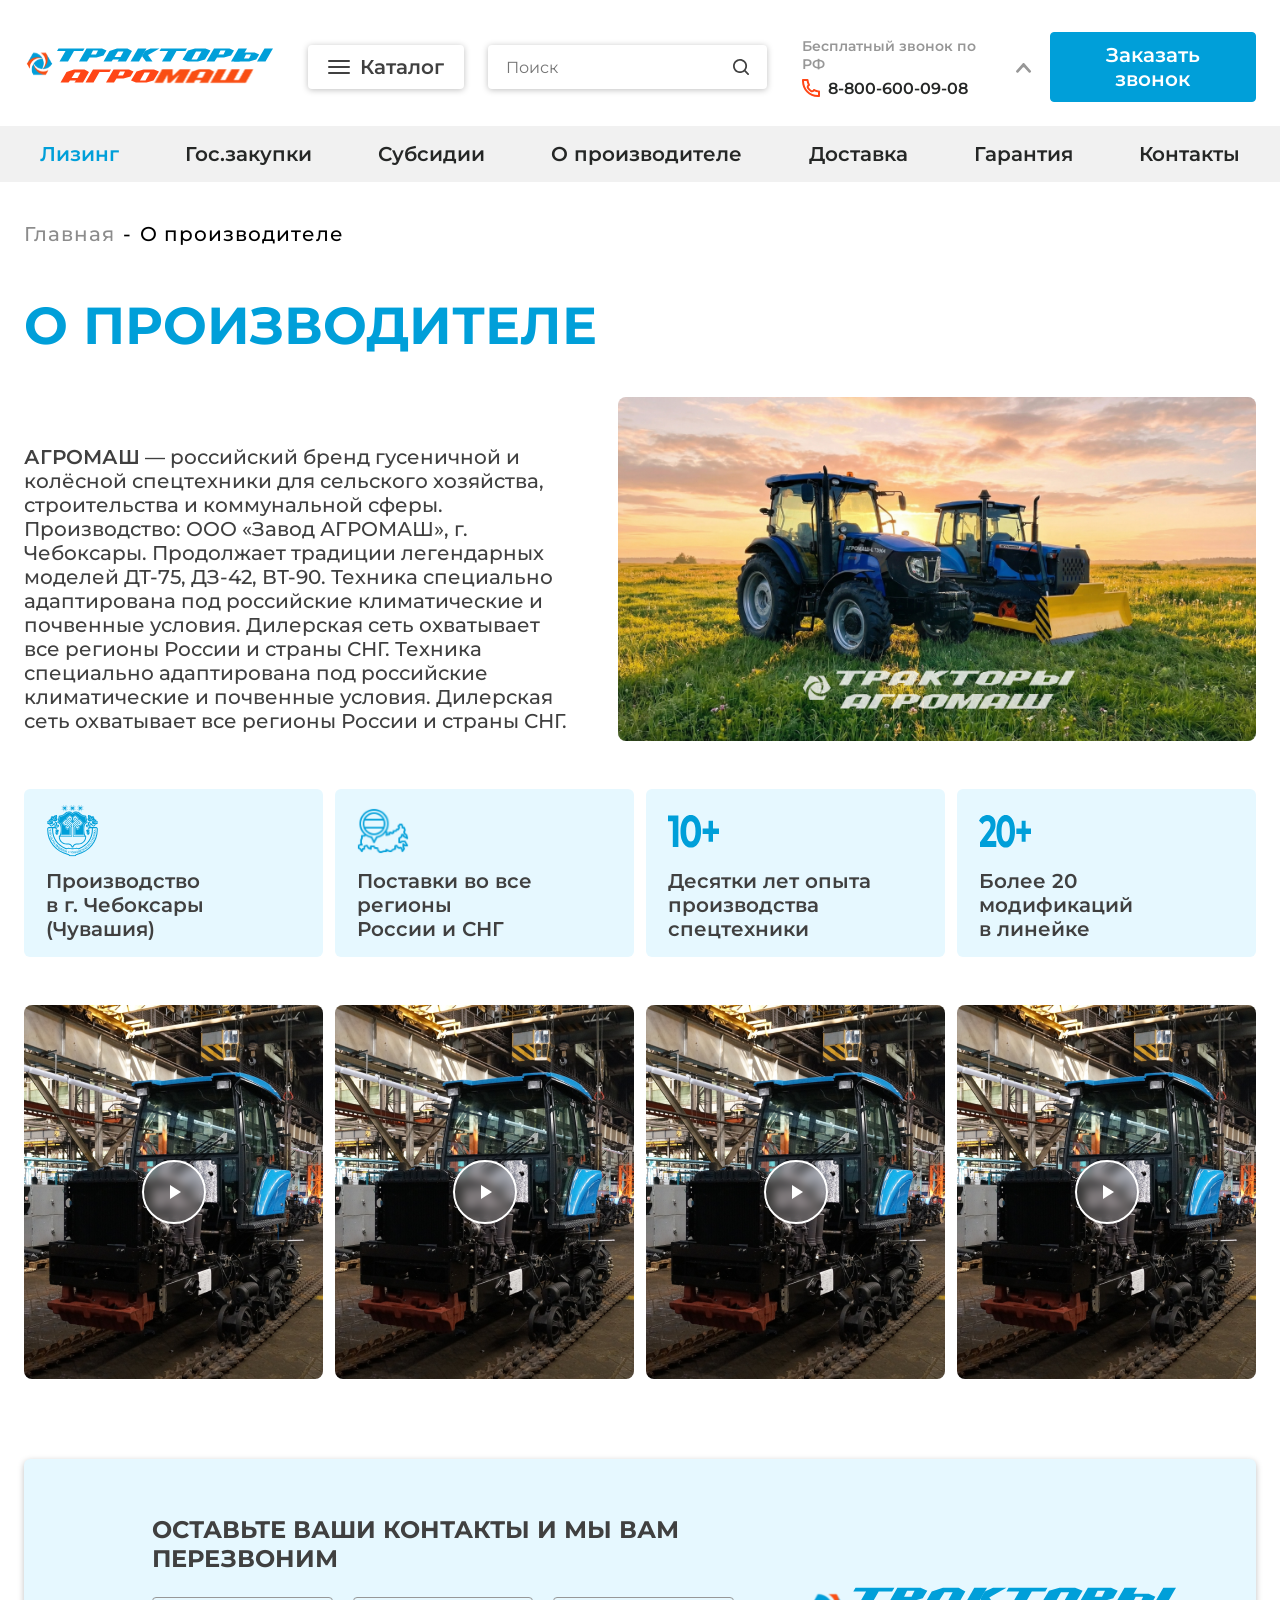
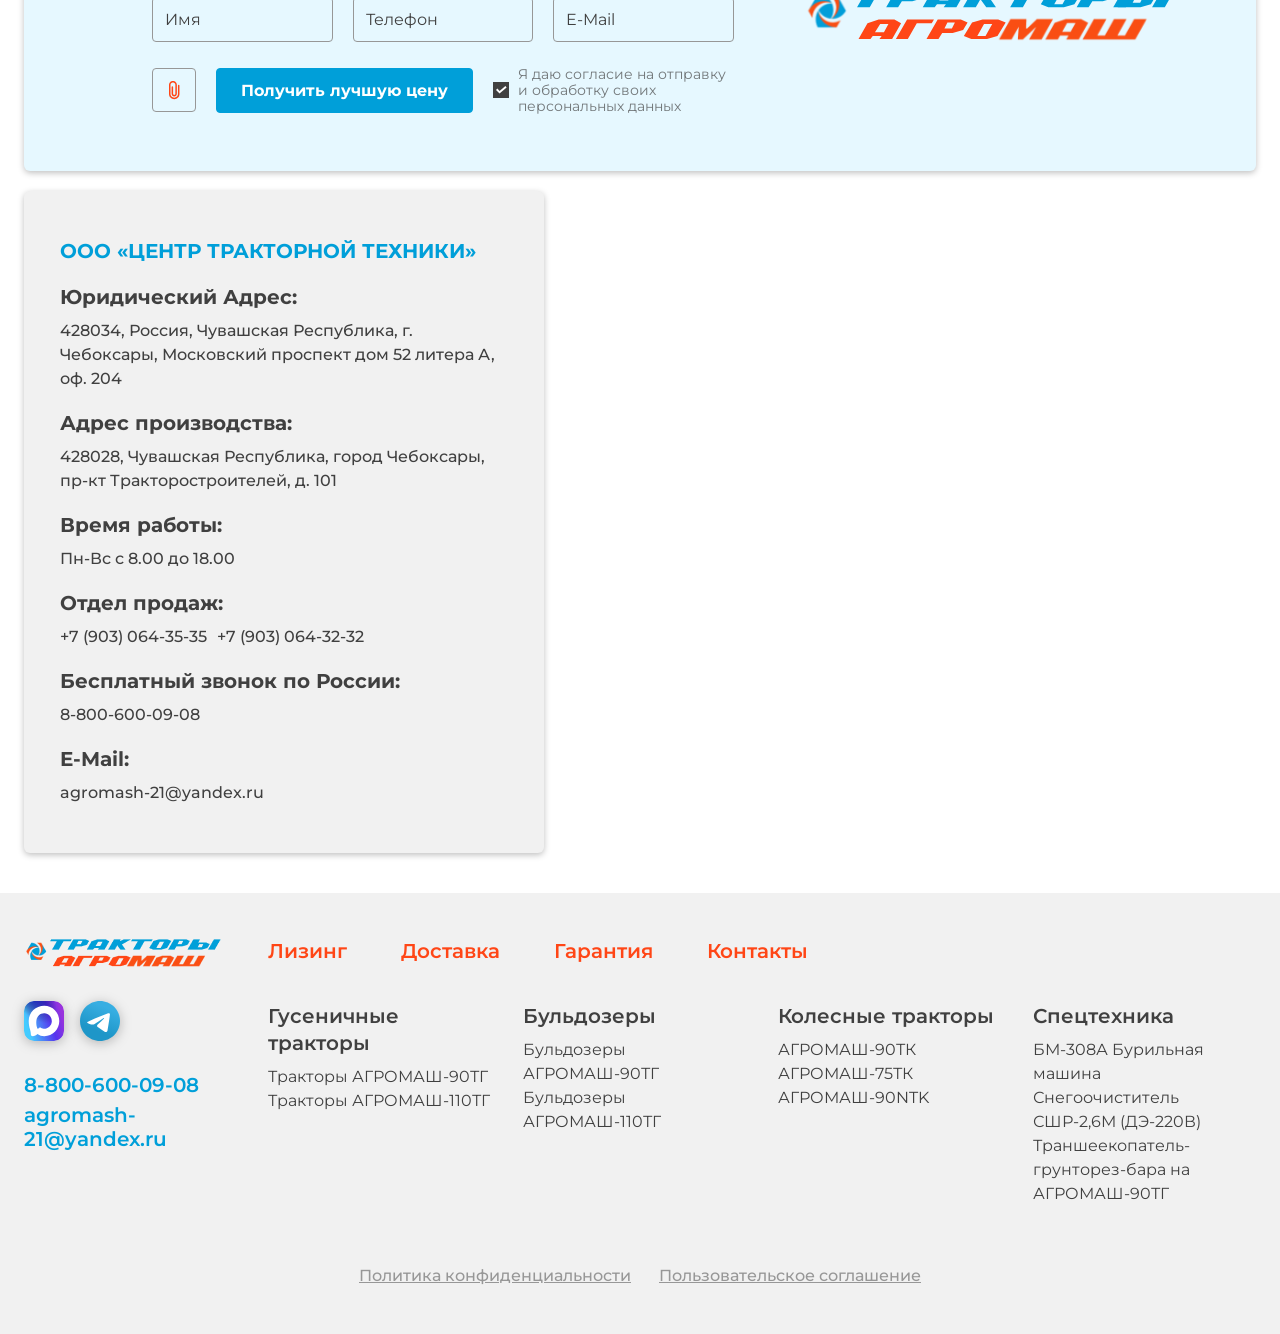
==== pages/about.html @ 73368ee5 "upd 0.3" ====
<!DOCTYPE html>
<html lang="ru">
<head>
    <meta charset="UTF-8">
    <meta name="viewport" content="width=device-width, initial-scale=1.0">
    <title>О производителе</title>
    <link rel="stylesheet" href="/assets/libs/swiper-bundle.min.css">
    <link rel="stylesheet" href="/css/main.css">
</head>
<body>
    <header class="header">
        <div class="header__wrapper">
            <div class="header__top">
                <div class="container">
                    <div class="header__top-wrapper">
                        <a href="/" class="header__logo">
                            <img src="/assets/img/icons/header-logo.svg" alt="Логотип">
                        </a>
                        <div class="header__top-middle">
                            <button class="header__catalog-trigger">
                                <div class="header__catalog-trigger-icon">
                                    <span></span>
                                    <span></span>
                                    <span></span>
                                </div>
                                <span class="header__catalog-trigger-text">Каталог</span>
                            </button>
                            <div class="header__search-wrapper">
                                <form action="" class="header-search header-search--desktop">
                                    <input type="text" name="q" placeholder="Поиск" class="header-search__input" autocomplete="off">
                                    <button class="header-search__btn"  type="submit">
                                        <svg width="16" height="16" viewBox="0 0 16 16" fill="none" xmlns="http://www.w3.org/2000/svg">
                                            <path d="M7.03137 12.3046C7.72386 12.3046 8.40956 12.1682 9.04934 11.9032C9.68911 11.6382 10.2704 11.2497 10.7601 10.7601C11.2497 10.2704 11.6382 9.68911 11.9032 9.04934C12.1682 8.40956 12.3046 7.72386 12.3046 7.03137C12.3046 6.33889 12.1682 5.65318 11.9032 5.01341C11.6382 4.37363 11.2497 3.79232 10.7601 3.30266C10.2704 2.813 9.68911 2.42458 9.04934 2.15957C8.40956 1.89457 7.72386 1.75817 7.03137 1.75817C5.63283 1.75817 4.29157 2.31374 3.30266 3.30266C2.31374 4.29157 1.75817 5.63283 1.75817 7.03137C1.75817 8.42991 2.31374 9.77117 3.30266 10.7601C4.29157 11.749 5.63283 12.3046 7.03137 12.3046ZM12.5858 11.3431L15.7321 14.4894C15.816 14.5706 15.8829 14.6676 15.9289 14.7748C15.9749 14.8821 15.999 14.9974 16 15.1141C16.0009 15.2308 15.9786 15.3465 15.9343 15.4545C15.8901 15.5625 15.8247 15.6606 15.7421 15.743C15.6596 15.8255 15.5614 15.8907 15.4534 15.9348C15.3453 15.9789 15.2296 16.0011 15.1129 16C14.9962 15.9989 14.8809 15.9746 14.7737 15.9284C14.6665 15.8823 14.5696 15.8153 14.4886 15.7313L11.3422 12.5849C9.9294 13.6816 8.15175 14.1987 6.37113 14.0308C4.59051 13.863 2.94078 13.0229 1.75778 11.6815C0.574778 10.3401 -0.0525668 8.59834 0.00345308 6.81071C0.059473 5.02308 0.794647 3.32398 2.05931 2.05931C3.32398 0.794647 5.02308 0.059473 6.81071 0.00345308C8.59834 -0.0525668 10.3401 0.574778 11.6815 1.75778C13.0229 2.94078 13.863 4.59051 14.0308 6.37113C14.1987 8.15175 13.6816 9.9294 12.5849 11.3422L12.5858 11.3431Z" />
                                        </svg>
                                    </button>
                                </form>
                            </div>
                        </div>
                        <div class="header__top-right">
                            <div class="header__contacts-wrapper">
                                <div class="header-contacts">
                                    <div class="header-contacts__top">
                                        <div class="header-contacts__item">
                                            <span class="header-contacts__item-label">Бесплатный звонок по РФ</span>
                                            <a href="" class="header-contacts__item-link phone">8-800-600-09-08</a>
                                        </div>
                                        <div class="header-contacts__top-trigger">
                                            <svg width="16" height="10" viewBox="0 0 16 10" fill="none" xmlns="http://www.w3.org/2000/svg">
                                                <path d="M14.5194 9.67608C14.1224 10.1181 13.4297 10.1185 13.0322 9.67689L8.39949 4.53025C8.00226 4.08895 7.31024 4.08895 6.91301 4.53025L2.2803 9.67689C1.88278 10.1185 1.19014 10.1181 0.793095 9.67608L0.256431 9.07858C-0.0849472 8.6985 -0.0849478 8.12222 0.25643 7.74214L6.91228 0.331781C7.30962 -0.110596 8.00288 -0.110596 8.40022 0.331782L15.0561 7.74215C15.3974 8.12222 15.3974 8.6985 15.0561 9.07858L14.5194 9.67608Z" fill="#979797" />
                                            </svg>
                                        </div>
                                    </div>
                                    <div class="header-contacts__dropdown">
                                        <div class="header-contacts__dropdown-wrapper">
                                            <div class="header-contacts__item">
                                                <span class="header-contacts__item-label">Отдел продаж</span>
                                                <a href="" class="header-contacts__item-link phone">+7 (903) 064-35-35</a>
                                                <a href="" class="header-contacts__item-link phone">+7 (903) 064-32-32</a>
                                            </div>
                                            <div class="header-contacts__item">
                                                <span class="header-contacts__item-label">E-Mail</span>
                                                <a href="" class="header-contacts__item-link email">agromash-21@yandex.ru</a>
                                            </div>
                                            <div class="header-contacts__item">
                                                <span class="header-contacts__item-label">Время работы</span>
                                                <span class="header-contacts__item-link time">Пн-Вс  с 8.00 до 18.00</span>
                                            </div>
                                            <ul class="header-social">
                                                <li class="header-social__item">
                                                    <a href="/">
                                                        <img src="/assets/img/icons/logo-max.svg" alt="MAX">
                                                    </a>
                                                </li>
                                                <li class="header-social__item">
                                                    <a href="/">
                                                        <img src="/assets/img/icons/logo-tg.svg" alt="TG">
                                                    </a>
                                                </li>
                                            </ul>
                                        </div>
                                    </div>
                                </div>
                            </div>
                            <button class="header__btn">Заказать звонок</button>
                            <button class="btn-menu">
                                <span></span>
                                <span></span>
                                <span></span>
                            </button>
                        </div>
                    </div>
                    
                    <!-- Menu -->
                    <div class="catalog-menu">
                        <div class="catalog-menu__wrapper">
                            <div class="catalog-menu__side">
                                <ul class="catalog-menu-section">
                                    <li class="catalog-menu-section__item">
                                        <a href="" class="catalog-menu-section__head">
                                            <span class="catalog-menu-section__head-name">Гусеничные тракторы</span>
                                        </a>
                                        <div class="catalog-menu__subsection">
                                            <div class="catalog-menu__subsection-wrapper">
                                                <div class="catalog-menu__subsection-list">
                                                    <div class="catalog-menu-subsection">
                                                        <a href="" class="catalog-menu-subsection__item">
                                                            <div class="catalog-menu-subsection__item-img">
                                                                <img src="/assets/img/other/subsection.png" alt="">
                                                            </div>
                                                            <span class="catalog-menu-subsection__item-name">Трансмиссия</span>
                                                        </a>
                                                        <a href="" class="catalog-menu-subsection__item">
                                                            <div class="catalog-menu-subsection__item-img">
                                                                <img src="/assets/img/other/subsection.png" alt="">
                                                            </div>
                                                            <span class="catalog-menu-subsection__item-name">Трансмиссия</span>
                                                        </a>
                                                    </div>
                                                </div>
                                            </div>
                                        </div>
                                    </li>
                                    <li class="catalog-menu-section__item">
                                        <a href="" class="catalog-menu-section__head">
                                            <span class="catalog-menu-section__head-name">Бульдозеры</span>
                                        </a>
                                        <div class="catalog-menu__subsection">
                                            <div class="catalog-menu__subsection-wrapper">
                                                <div class="catalog-menu__subsection-list">
                                                    
                                                </div>
                                            </div>
                                        </div>
                                    </li>
                                    <li class="catalog-menu-section__item">
                                        <a href="" class="catalog-menu-section__head">
                                            <span class="catalog-menu-section__head-name">Колёсные тракторы</span>
                                        </a>
                                        <div class="catalog-menu__subsection">
                                            <div class="catalog-menu__subsection-wrapper">
                                                <div class="catalog-menu__subsection-list">
                                                    
                                                </div>
                                            </div>
                                        </div>
                                    </li>
                                    <li class="catalog-menu-section__item">
                                        <a href="" class="catalog-menu-section__head">
                                            <span class="catalog-menu-section__head-name">Навесное оборудование</span>
                                        </a>
                                        <div class="catalog-menu__subsection">
                                            <div class="catalog-menu__subsection-wrapper">
                                                <div class="catalog-menu__subsection-list">
                                                    
                                                </div>
                                            </div>
                                        </div>
                                    </li>
                                    <li class="catalog-menu-section__item">
                                        <a href="" class="catalog-menu-section__head">
                                            <span class="catalog-menu-section__head-name">Запчасти</span>
                                        </a>
                                        <div class="catalog-menu__subsection">
                                            <div class="catalog-menu__subsection-wrapper">
                                                <div class="catalog-menu__subsection-list">
                                                    
                                                </div>
                                            </div>
                                        </div>
                                    </li>
                                    <li class="catalog-menu-section__item">
                                        <a href="" class="catalog-menu-section__head">
                                            <span class="catalog-menu-section__head-name">Спецтехника</span>
                                        </a>
                                        <div class="catalog-menu__subsection">
                                            <div class="catalog-menu__subsection-wrapper">
                                                <div class="catalog-menu__subsection-list">
                                                    
                                                </div>
                                            </div>
                                        </div>
                                    </li>
                                </ul>
                            </div>
                            <div class="catalog-menu__subsection catalog-menu__subsection--main">
                                <div class="catalog-menu__subsection-wrapper">
                                    <div class="catalog-menu__subsection-list">
                                        <div class="catalog-menu-subsection catalog-menu-subsection--main">
                                            <a href="" class="catalog-menu-subsection__item">
                                                <div class="catalog-menu-subsection__item-img">
                                                    <img src="/assets/img/other/menu-section-1.png" alt="">
                                                </div>
                                                <span class="catalog-menu-subsection__item-name">Трансмиссия1</span>
                                            </a>
                                            <a href="" class="catalog-menu-subsection__item">
                                                <div class="catalog-menu-subsection__item-img">
                                                    <img src="/assets/img/other/menu-section-2.png" alt="">
                                                </div>
                                                <span class="catalog-menu-subsection__item-name">Трансмиссия2</span>
                                            </a>
                                            <a href="" class="catalog-menu-subsection__item">
                                                <div class="catalog-menu-subsection__item-img">
                                                    <img src="/assets/img/other/menu-section-3.png" alt="">
                                                </div>
                                                <span class="catalog-menu-subsection__item-name">Трансмиссия2</span>
                                            </a>
                                        </div>
                                    </div>
                                </div>
                            </div>
                        </div>
                    </div>
                </div>
            </div>
            <div class="header__bottom">
                <div class="container">
                    <nav class="menu">
                        <ul class="menu-nav">
                            <li class="menu-nav__item">
                                <a href="" class="menu-nav__link menu-nav__link--active">Лизинг</a>
                            </li>
                            <li class="menu-nav__item">
                                <a href="" class="menu-nav__link">Гос.закупки</a>
                            </li>
                            <li class="menu-nav__item">
                                <a href="" class="menu-nav__link">Субсидии</a>
                            </li>
                            <li class="menu-nav__item">
                                <a href="" class="menu-nav__link">О производителе</a>
                            </li>
                            <li class="menu-nav__item">
                                <a href="" class="menu-nav__link">Доставка</a>
                            </li>
                            <li class="menu-nav__item">
                                <a href="" class="menu-nav__link">Гарантия</a>
                            </li>
                            <li class="menu-nav__item">
                                <a href="" class="menu-nav__link">Контакты</a>
                            </li>
                        </ul>
                    </nav>
                </div>
            </div>

        </div>
    </header>

    <main class="main">
        <!-- Хлебные крошки -->
        <section class="section-breadcrumb">
            <div class="container">
                <ul class="breadcrumb">
                    <li class="breadcrumb__item">
                        <a href="../index.html" class="breadcrumb__item-link">Главная</a>
                    </li>
                    <li class="breadcrumb__item">
                        <span class="breadcrumb__item-link breadcrumb__item-link--active">О производителе</span>
                    </li>
                </ul>
            </div>
        </section>

        <!-- Заголовок -->
        <section class="section-title">
            <div class="container">
                <h1>О производителе</h1>  
            </div>
        </section>

        <!-- о производителе -->
        <section class="section">
            <div class="container">
                <div class="about">
                    <div class="about__top">
                        <div class="about__top-left">
                            <div class="about__top-text">
                                <p>
                                    <span>АГРОМАШ</span> — российский бренд гусеничной и колёсной спецтехники для сельского хозяйства, строительства и коммунальной сферы.
                                    Производство: ООО «Завод АГРОМАШ», г. Чебоксары.
                                    Продолжает традиции легендарных моделей ДТ-75, ДЗ-42, ВТ-90.
                                    Техника специально адаптирована под российские климатические и почвенные условия.
                                    Дилерская сеть охватывает все регионы России и страны СНГ. Техника специально адаптирована под российские климатические и почвенные условия.
                                    Дилерская сеть охватывает все регионы России и страны СНГ.
                                </p>
                            </div>
                        </div>
                        <div class="about__top-right">
                            <img src="/assets/img/other/about-img.png" alt="Тракторы АГРОМАШ" class="about__top-image">
                        </div>
                    </div>

                    <div class="about__stats">
                        <div class="about-stat">
                            <img src="/assets/img/icons/about-stats-1.svg" alt="" class="about-stat__icon">
                            <p class="about-stat__text">Производство<br>в г. Чебоксары (Чувашия)</p>
                        </div>
                        <div class="about-stat">
                            <img src="/assets/img/icons/about-stats-2.svg" alt="" class="about-stat__icon">
                            <p class="about-stat__text">Поставки во все регионы<br>России и СНГ</p>
                        </div>
                        <div class="about-stat">
                            <img src="/assets/img/icons/about-stats-3.svg" alt="" class="about-stat__icon">
                            <p class="about-stat__text">Десятки лет опыта<br>производства спецтехники</p>
                        </div>
                        <div class="about-stat">
                            <img src="/assets/img/icons/about-stats-4.svg" alt="" class="about-stat__icon">
                            <p class="about-stat__text">Более 20 модификаций<br>в линейке</p>
                        </div>
                    </div>

                    <div class="about__media">
                        <div class="about-video">
                            <img src="/assets/img/other/about-video.png" alt="" class="about-video__thumb">
                            <button class="about-video__play">
                                <svg viewBox="0 0 24 24" xmlns="http://www.w3.org/2000/svg"><path d="M8 5v14l11-7z"/></svg>
                            </button>
                        </div>
                        <div class="about-video">
                            <img src="/assets/img/other/about-video.png" alt="" class="about-video__thumb">
                            <button class="about-video__play">
                                <svg viewBox="0 0 24 24" xmlns="http://www.w3.org/2000/svg"><path d="M8 5v14l11-7z"/></svg>
                            </button>
                        </div>
                        <div class="about-video">
                            <img src="/assets/img/other/about-video.png" alt="" class="about-video__thumb">
                            <button class="about-video__play">
                                <svg viewBox="0 0 24 24" xmlns="http://www.w3.org/2000/svg"><path d="M8 5v14l11-7z"/></svg>
                            </button>
                        </div>
                        <div class="about-video">
                            <img src="/assets/img/other/about-video.png" alt="" class="about-video__thumb">
                            <button class="about-video__play">
                                <svg viewBox="0 0 24 24" xmlns="http://www.w3.org/2000/svg"><path d="M8 5v14l11-7z"/></svg>
                            </button>
                        </div>
                    </div>
                </div>
            </div>
        </section>

        <!-- Контакты -->
        <section class="section">
            <div class="container">
                <div class="contacts-form">
                    <div class="contacts-form__wrapper">
                        <div class="contacts-form__content">
                            <h2 class="contacts-form__title">Оставьте ваши контакты и мы вам перезвоним</h2>
                            <div class="contacts-form__form">
                                <form class="main-form">
                                    <div class="main-form__top">
                                        <div class="main-form__item">
                                            <input type="text" class="input main-form__input" placeholder="Имя">
                                        </div>
                                        <div class="main-form__item">
                                            <input type="phone" class="input main-form__input" placeholder="Телефон">
                                        </div>
                                        <div class="main-form__item">
                                            <input type="email" class="input main-form__input" placeholder="E-Mail">
                                        </div>
                                    </div>
                                    <div class="main-form__bottom">
                                        <div class="main-form__attach-field">
                                            <div class="main-form__attach">
                                                <input type="file" class="main-form__file-input" id="main-form-files" name="attachments" multiple>
                                                <input type="file" class="main-form__file-input" id="main-form-photos" name="photos" multiple accept="image/*">
                                                <button type="button" class="main-form__attach-trigger" aria-expanded="false" aria-haspopup="true" aria-controls="main-form-attach-menu" title="Прикрепить файлы">
                                                    <svg width="11" height="19" viewBox="0 0 11 19" fill="none" xmlns="http://www.w3.org/2000/svg" aria-hidden="true">
                                                        <path fill-rule="evenodd" clip-rule="evenodd" d="M2.41816 0.304094C2.89865 0.103362 3.41419 0 3.93492 0C4.45565 0 4.9712 0.103362 5.45168 0.304094C5.93216 0.504826 6.36802 0.798935 6.73399 1.16937C7.09996 1.53981 7.38876 1.97921 7.58365 2.46209C7.77797 2.94357 7.87507 3.45874 7.86937 3.9779L7.86328 12.8178L7.86319 12.8235C7.85229 13.5134 7.57057 14.1713 7.07883 14.6554C6.58709 15.1394 5.92476 15.4107 5.23477 15.4107C4.54477 15.4107 3.88244 15.1394 3.3907 14.6554C2.89896 14.1713 2.61724 13.5134 2.60634 12.8235L2.60625 12.8175V6.06864C2.60625 5.65442 2.94204 5.31864 3.35625 5.31864C3.77046 5.31864 4.10625 5.65442 4.10625 6.06864V12.8049C4.11225 13.0993 4.23303 13.3797 4.44295 13.5864C4.65409 13.7942 4.93849 13.9107 5.23477 13.9107C5.53104 13.9107 5.81544 13.7942 6.02658 13.5864C6.23655 13.3797 6.35734 13.0992 6.36329 12.8047L6.36938 3.96852L6.36943 3.96423C6.37334 3.64204 6.31326 3.32227 6.19266 3.02348C6.07207 2.72468 5.89337 2.45279 5.66692 2.22358C5.44046 1.99436 5.17077 1.81237 4.87345 1.68817C4.57614 1.56396 4.25714 1.5 3.93492 1.5C3.61271 1.5 3.2937 1.56396 2.99639 1.68817C2.69908 1.81237 2.42938 1.99436 2.20293 2.22358C1.97647 2.4528 1.79777 2.72468 1.67718 3.02348C1.55659 3.32227 1.4965 3.64204 1.50041 3.96423L1.50047 3.96877V12.8766L1.50039 12.882C1.49324 13.3759 1.58435 13.8663 1.76843 14.3247C1.9525 14.7831 2.22586 15.2004 2.57262 15.5522C2.91938 15.904 3.33262 16.1834 3.78831 16.3741C4.244 16.5648 4.73305 16.663 5.22703 16.663C5.72101 16.663 6.21006 16.5648 6.66575 16.3741C7.12144 16.1834 7.53468 15.904 7.88144 15.5522C8.2282 15.2004 8.50156 14.7831 8.68563 14.3247C8.86971 13.8663 8.96082 13.3759 8.95367 12.882L8.95359 12.8766V4.55645C8.95359 4.14224 9.28938 3.80645 9.70359 3.80645C10.1178 3.80645 10.4536 4.14224 10.4536 4.55645V12.8659C10.4628 13.5567 10.3351 14.2425 10.0776 14.8837C9.81945 15.5266 9.43606 16.1117 8.94975 16.6052C8.46343 17.0986 7.88387 17.4904 7.24479 17.7578C6.6057 18.0252 5.91982 18.163 5.22703 18.163C4.53424 18.163 3.84837 18.0252 3.20928 17.7578C2.57019 17.4904 1.99063 17.0986 1.50432 16.6052C1.018 16.1117 0.634615 15.5266 0.376459 14.8837C0.119002 14.2425 -0.00878377 13.5567 0.000468823 12.8659V3.97764C-0.00519739 3.45857 0.0919032 2.94349 0.286194 2.46209C0.481082 1.9792 0.769882 1.53981 1.13585 1.16937C1.50182 0.798935 1.93768 0.504826 2.41816 0.304094Z" fill="#FF4616" />
                                                    </svg>
                                                </button>
                                                <div class="main-form__attach-menu" id="main-form-attach-menu" role="menu" hidden>
                                                    <button type="button" class="main-form__attach-menu-item" role="menuitem" data-target="main-form-files">
                                                        <svg width="20" height="20" viewBox="0 0 20 20" fill="none" xmlns="http://www.w3.org/2000/svg">
                                                            <path fill-rule="evenodd" clip-rule="evenodd" d="M2.8125 3.75C2.56386 3.75 2.3254 3.84877 2.14959 4.02459C1.97377 4.2004 1.875 4.43886 1.875 4.6875V15.3125C1.875 15.5611 1.97377 15.7996 2.14959 15.9754C2.3254 16.1512 2.56386 16.25 2.8125 16.25H17.1875C17.4361 16.25 17.6746 16.1512 17.8504 15.9754C18.0262 15.7996 18.125 15.5611 18.125 15.3125V5.9375C18.125 5.68886 18.0262 5.4504 17.8504 5.27459C17.6746 5.09877 17.4361 5 17.1875 5H8.59805C8.16615 4.99999 7.74391 4.87213 7.38456 4.63253C7.38455 4.63252 7.38453 4.63251 7.38452 4.6325L6.29702 3.9075C6.14301 3.80481 5.96205 3.75001 5.77695 3.75C5.77695 3.75 5.77696 3.75 5.77695 3.75H2.8125ZM1.2657 3.1407C1.67594 2.73047 2.23234 2.5 2.8125 2.5H5.77695C6.20885 2.50001 6.63109 2.62787 6.99044 2.86747C6.99045 2.86748 6.99047 2.86749 6.99048 2.8675L8.07798 3.5925C8.23199 3.69519 8.41295 3.74999 8.59805 3.75C8.59804 3.75 8.59805 3.75 8.59805 3.75H17.1875C17.7677 3.75 18.3241 3.98047 18.7343 4.3907C19.1445 4.80094 19.375 5.35734 19.375 5.9375V15.3125C19.375 15.8927 19.1445 16.4491 18.7343 16.8593C18.3241 17.2695 17.7677 17.5 17.1875 17.5H2.8125C2.23234 17.5 1.67594 17.2695 1.2657 16.8593C0.855468 16.4491 0.625 15.8927 0.625 15.3125V4.6875C0.625 4.10734 0.855468 3.55094 1.2657 3.1407Z" fill="#404040" />
                                                            <path fill-rule="evenodd" clip-rule="evenodd" d="M0.625 7.5C0.625 7.15482 0.904822 6.875 1.25 6.875H18.75C19.0952 6.875 19.375 7.15482 19.375 7.5C19.375 7.84518 19.0952 8.125 18.75 8.125H1.25C0.904822 8.125 0.625 7.84518 0.625 7.5Z" fill="#404040" />
                                                        </svg>
                                                        <span>Выбрать файлы</span>
                                                    </button>
                                                    <button type="button" class="main-form__attach-menu-item" role="menuitem" data-target="main-form-photos">
                                                        <svg width="20" height="20" viewBox="0 0 20 20" fill="none" xmlns="http://www.w3.org/2000/svg">
                                                            <path d="M3.3335 13.333L7.15498 9.51152C7.80586 8.86065 8.86113 8.86064 9.51201 9.51152L13.3335 13.333M11.6668 11.6663L12.9883 10.3449C13.6392 9.69398 14.6945 9.69398 15.3453 10.3449L16.6668 11.6663M11.6668 6.66634H11.6752M5.00016 16.6663H15.0002C15.9206 16.6663 16.6668 15.9201 16.6668 14.9997V4.99967C16.6668 4.0792 15.9206 3.33301 15.0002 3.33301H5.00016C4.07969 3.33301 3.3335 4.0792 3.3335 4.99967V14.9997C3.3335 15.9201 4.07969 16.6663 5.00016 16.6663Z" stroke="#404040" stroke-width="1.5" stroke-linecap="round" stroke-linejoin="round" />
                                                        </svg>
                                                        <span>Медиатека</span>
                                                    </button>
                                                </div>
                                            </div>
                                        </div>
                                        <button class="main-form__btn">Получить лучшую цену</button>
                                        <div class="main-form__checkbox">
                                            <label class="checkbox">
                                                <input type="checkbox" checked>
                                                <span>Я даю согласие на отправку и обработку своих персональных данных</span>
                                            </label>
                                        </div>
                                    </div>
                                </form>
                            </div>
                        </div>
                        <img src="/assets/img/icons/form-logo.svg" alt="Логотип" class="main-form__img">
                    </div>
                </div>
                <div class="contacts">
                    <div class="contacts__wrapper">
                        <div class="contacts__info">
                            <h2 class="contacts__info-title">ООО «ЦЕНТР ТРАКТОРНОЙ ТЕХНИКИ»</h2>
                            <ul class="contacts__info-list">
                                <li class="contacts__info-list-item">
                                    <span class="contacts__info-list-item-title">Юридический Адрес:</span>
                                    <p class="contacts__info-list-item-value">428034, Россия, Чувашская
                                        Республика, г. Чебоксары, Московский проспект
                                        дом 52 литера А, оф. 204</p>
                                </li>
                                <li class="contacts__info-list-item">
                                    <span class="contacts__info-list-item-title">Адрес производства:</span>
                                    <p class="contacts__info-list-item-value">428028, Чувашская Республика,
                                        город Чебоксары, пр-кт Тракторостроителей, д. 101</p>
                                </li>
                                <li class="contacts__info-list-item">
                                    <span class="contacts__info-list-item-title">Время работы:</span>
                                    <p class="contacts__info-list-item-value">Пн-Вс  с 8.00 до 18.00</p>
                                </li>
                                <li class="contacts__info-list-item">
                                    <span class="contacts__info-list-item-title">Отдел продаж:</span>
                                    <ul class="contacts__info-list-item-list">
                                        <li>
                                            <a href="tel:8-800-600-09-08" class="contacts__info-list-item-value">+7 (903) 064-35-35</a>
                                        </li>
                                        <li>
                                            <a href="tel:8-800-600-09-08" class="contacts__info-list-item-value">+7 (903) 064-32-32</a>
                                        </li>
                                    </ul>
                                </li>
                                <li class="contacts__info-list-item">
                                    <span class="contacts__info-list-item-title">Бесплатный звонок по России:</span>
                                    <a href="tel:8-800-600-09-08" class="contacts__info-list-item-value">8-800-600-09-08</a>
                                </li>
                                <li class="contacts__info-list-item">
                                    <span class="contacts__info-list-item-title">E-Mail:</span>
                                    <a href="mailto:agromash-21@yandex.ru" class="contacts__info-list-item-value">agromash-21@yandex.ru</a>
                                </li>
                            </ul>
                        </div>
                        <div class="contacts__map">
                            <iframe src="https://yandex.ru/map-widget/v1/?um=constructor%3Af4bc3d5ed1b7fd2ab337f779e65f8209770d96c3f3da37669c4b659a8b2656c7&amp;source=constructor" frameborder="0"></iframe>
                        </div>
                    </div>
                </div>
            </div>
        </section>
    </main>

    <footer class="footer">
        <div class="container">
            <div class="footer__wrapper">
                <div class="footer__left">
                    <a href="">
                        <img src="/assets/img/icons/footer-logo.png" alt="Логотип">
                    </a>
                    <ul class="footer-social">
                        <li class="footer-social__item">
                            <a href="/">
                                <img src="/assets/img/icons/logo-max.svg" alt="MAX">
                            </a>
                        </li>
                        <li class="footer-social__item">
                            <a href="/">
                                <img src="/assets/img/icons/logo-tg.svg" alt="TG">
                            </a>
                        </li>
                    </ul>
                    <ul class="footer-contacts">
                        <li class="footer-contacts__item">
                            <a href="tel:8-800-600-09-08" class="footer-contacts__link">8-800-600-09-08</a>
                        </li>
                        <li class="footer-contacts__item">
                            <a href="mailto:agromash-21@yandex.ru" class="footer-contacts__link">agromash-21@yandex.ru</a>
                        </li>
                    </ul>
                </div>
                <div class="footer__right">
                    <ul class="footer-menu">
                        <li class="footer-menu__item">
                            <a href="/" class="footer-menu__link">Лизинг</a>
                        </li>
                        <li class="footer-menu__item">
                            <a href="/" class="footer-menu__link">Доставка</a>
                        </li>
                        <li class="footer-menu__item">
                            <a href="/" class="footer-menu__link">Гарантия</a>
                        </li>
                        <li class="footer-menu__item">
                            <a href="/" class="footer-menu__link">Контакты</a>
                        </li>
                    </ul>
                    <div class="footer__row">
                        <div class="footer__col">
                            <a href="/" class="footer__col-head">Гусеничные тракторы</a>
                            <ul class="footer__col-list">
                                <li><a href="/" class="footer__col-link">Тракторы АГРОМАШ-90ТГ</a></li>
                                <li><a href="/" class="footer__col-link">Тракторы АГРОМАШ-110ТГ</a></li>
                            </ul>
                        </div>
                        <div class="footer__col">
                            <a href="/" class="footer__col-head">Бульдозеры</a>
                            <ul class="footer__col-list">
                                <li><a href="/" class="footer__col-link">Бульдозеры АГРОМАШ-90ТГ</a></li>
                                <li><a href="/" class="footer__col-link">Бульдозеры АГРОМАШ-110ТГ</a></li>
                            </ul>
                        </div>
                        <div class="footer__col">
                            <a href="/" class="footer__col-head">Колесные тракторы</a>
                            <ul class="footer__col-list">
                                <li><a href="/" class="footer__col-link">АГРОМАШ-90ТК</a></li>
                                <li><a href="/" class="footer__col-link">АГРОМАШ-75ТК</a></li>
                                <li><a href="/" class="footer__col-link">АГРОМАШ-90NTK</a></li>
                            </ul>
                        </div>
                        <div class="footer__col">
                            <a href="/" class="footer__col-head">Спецтехника</a>
                            <ul class="footer__col-list">
                                <li><a href="/" class="footer__col-link">БМ-308А Бурильная машина</a></li>
                                <li><a href="/" class="footer__col-link">Снегоочиститель СШР-2,6М (ДЭ-220В)</a></li>
                                <li><a href="/" class="footer__col-link">Траншеекопатель-грунторез-бара на АГРОМАШ-90ТГ</a></li>
                            </ul>
                        </div>
                    </div>
                </div>
            </div>
            <div class="footer__bottom">
                <ul class="footer__bottom-list">
                    <li><a href="/">Политика конфиденциальности</a></li>
                    <li><a href="/">Пользовательское соглашение</a></li>
                </ul>
            </div>
        </div>
    </footer>

    <script src="/assets/libs/jquery.min.js"></script>
    <script src="/assets/libs/swiper-bundle.min.js"></script>
    <script src="/assets/js/script.js"></script>
    <script src="/assets/js/swiper.js"></script>
</body>
</html>
---- css/main.css ----
@charset "UTF-8";
/* Reset and base styles  */
@import url("../assets/fonts/stylesheet.css");
* {
  padding: 0px;
  margin: 0px;
  border: none;
}

*,
*::before,
*::after {
  box-sizing: border-box;
}

/* Links */
a, a:link, a:visited {
  text-decoration: none;
}

a:hover {
  text-decoration: none;
}

/* Common */
aside, nav, footer, header, section, main {
  display: block;
}

h1, h2, h3, h4, h5, h6, p {
  font-size: inherit;
  font-weight: inherit;
}

ul, ul li {
  list-style: none;
}

img {
  vertical-align: top;
}

img, svg {
  max-width: 100%;
  height: auto;
}

address {
  font-style: normal;
}

/* Form */
input, textarea, button, select {
  font-family: inherit;
  font-size: inherit;
  color: inherit;
  background-color: transparent;
}

input::-ms-clear {
  display: none;
}

button, input[type=submit] {
  display: inline-block;
  box-shadow: none;
  background-color: transparent;
  background: none;
  cursor: pointer;
}

input:focus, input:active,
button:focus, button:active {
  outline: none;
}

button::-moz-focus-inner {
  padding: 0;
  border: 0;
}

label {
  cursor: pointer;
}

legend {
  display: block;
}

:root {
  --main-color: #009FD9;
  --accent-color: #E6F8FF;
  --secondary-color: #404040;
  --main-text: #3A3737;
  --accent-color-2: #ff4616;
}

html,
body {
  font-family: "Montserrat", sans-serif;
  scroll-behavior: smooth;
}

h1 {
  font-weight: 700;
  font-size: 3.25rem;
  text-transform: uppercase;
  color: var(--main-color);
}

h2, .h2 {
  font-weight: 600;
  font-size: 40px;
  color: #000;
}
@media (max-width: 768px) {
  h2, .h2 {
    font-size: 32px;
    line-height: 130%;
  }
}
@media (max-width: 480px) {
  h2, .h2 {
    font-size: 24px;
  }
}

.container {
  max-width: 1440px;
  width: 100%;
  margin: 0 auto;
}
.container__top {
  display: flex;
  justify-content: space-between;
  align-items: center;
}
.container__inner {
  margin-top: 28px;
}
@media (max-width: 768px) {
  .container__inner {
    margin-top: 24px;
  }
}
@media (max-width: 480px) {
  .container__inner {
    margin-top: 18px;
  }
}
@media (max-width: 1440px) {
  .container {
    padding: 0 24px;
  }
}
@media (max-width: 768px) {
  .container {
    padding: 0 16px;
  }
}

.section {
  padding: 40px 0;
}
@media (max-width: 768px) {
  .section {
    padding: 30px 0;
  }
}

.section-breadcrumb {
  padding-top: 40px;
}
@media (max-width: 768px) {
  .section-breadcrumb {
    padding: 30px 0;
  }
}

.section-title {
  padding-top: 48px;
}
@media (max-width: 768px) {
  .section-title {
    padding: 30px 0;
  }
}

.left-padding {
  padding-left: calc((100vw - 100px) / 2);
}
@media (max-width: 1440px) {
  .left-padding {
    padding-left: 24px;
  }
}
@media (max-width: 768px) {
  .left-padding {
    padding-left: 16px;
  }
}

.no-scroll {
  overflow: hidden;
}

.header {
  position: relative;
}
.header__top {
  padding: 32px 0 24px;
}
.header__top-wrapper {
  display: flex;
  justify-content: space-between;
  align-items: center;
  gap: 35px;
}
.header__top-middle {
  display: flex;
  justify-content: space-between;
  align-items: center;
  flex-grow: 1;
  gap: 24px;
}
.header__top-right {
  display: flex;
  justify-content: space-between;
  align-items: center;
  gap: 18px;
}
.header__bottom {
  background: #f1f1f1;
}
.header__catalog-trigger {
  display: flex;
  align-items: center;
  gap: 10px;
  border-radius: 4px;
  padding: 10px 20px;
  box-shadow: 0 1px 6px 0 rgba(0, 0, 0, 0.25);
}
.header__catalog-trigger-icon {
  display: flex;
  flex-direction: column;
  justify-content: center;
  position: relative;
  width: 22px;
  height: 14px;
}
.header__catalog-trigger-icon span {
  position: absolute;
  background: var(--secondary-color);
  border-radius: 100px;
  width: 100%;
  height: 2px;
  transition: all 0.3s;
}
.header__catalog-trigger-icon span:first-child {
  top: 0;
  left: 0;
  transform-origin: center;
}
.header__catalog-trigger-icon span:nth-of-type(2) {
  top: 50%;
  transform: translateY(-50%);
  left: 0;
}
.header__catalog-trigger-icon span:last-child {
  bottom: 0;
  left: 0;
  transform-origin: center;
}
.header__catalog-trigger-text {
  font-weight: 600;
  font-size: 1.25rem;
  text-align: center;
  color: var(--secondary-color);
}
.header__search-wrapper {
  max-width: 470px;
  width: 100%;
}
.header__btn {
  border: 1px solid var(--main-color);
  border-radius: 4px;
  padding: 10px 20px;
  background: var(--main-color);
  font-weight: 600;
  font-size: 1.25rem;
  color: #fff;
}

.header-search {
  position: relative;
  height: 44px;
  border-radius: 4px;
  box-shadow: 0 1px 6px 0 rgba(0, 0, 0, 0.25);
  background: #fff;
  overflow: hidden;
}
.header-search__input {
  height: inherit;
  border-radius: inherit;
  padding: 10px 48px 10px 18px;
  width: 100%;
}
.header-search__btn {
  position: absolute;
  top: 0;
  right: 0;
  height: inherit;
  display: flex;
  align-items: center;
  padding: 0 18px;
}
.header-search__btn svg {
  fill: var(--secondary-color);
}
.header-search__btn:hover svg {
  fill: var(--main-color);
}

.header-contacts {
  position: relative;
  min-width: 230px;
}
.header-contacts:hover .header-contacts__dropdown {
  opacity: 1;
  visibility: visible;
  pointer-events: auto;
  transform: translateY(0);
}
.header-contacts:hover .header-contacts__top-trigger {
  rotate: 180deg;
}
.header-contacts__top {
  display: flex;
  align-items: center;
  gap: 16px;
  position: relative;
  z-index: 3;
  cursor: pointer;
}
.header-contacts__top .header-contacts__item-link::before {
  content: url("/assets/img/icons/i-phone-active.svg") !important;
}
.header-contacts__top-trigger {
  transition: rotate 0.3s;
}
.header-contacts__item {
  display: flex;
  flex-direction: column;
  gap: 6px;
}
.header-contacts__item-label {
  font-weight: 600;
  font-size: 0.875rem;
  color: #979797;
}
.header-contacts__item-link {
  display: flex;
  align-items: center;
  gap: 8px;
  font-weight: 600;
  font-size: 1rem;
  color: #252726;
}
.header-contacts__item-link.phone::before {
  content: url("/assets/img/icons/i-phone.svg");
  height: 18px;
}
.header-contacts__item-link.email::before {
  content: url("/assets/img/icons/i-email.svg");
  height: 14px;
}
.header-contacts__item-link.time::before {
  content: url("/assets/img/icons/i-time.svg");
  height: 18px;
}
.header-contacts__dropdown {
  opacity: 0;
  visibility: hidden;
  pointer-events: none;
  transform: translateY(4px);
  transition: all 0.3s;
  position: absolute;
  top: -18px;
  left: -10px;
  border-radius: 6px;
  padding: 80px 10px 18px;
  box-shadow: 0 2px 6px 0 rgba(0, 0, 0, 0.25);
  background: #fff;
  width: calc(100% + 20px);
  z-index: 2;
}
.header-contacts__dropdown-wrapper {
  display: flex;
  flex-direction: column;
  gap: 20px;
}

.header-social {
  display: flex;
  gap: 18px;
  width: -moz-fit-content;
  width: fit-content;
}
.header-social img {
  filter: drop-shadow(0 2px 6px rgba(0, 0, 0, 0.25));
}

.catalog-menu {
  top: calc(100% + 18px);
  opacity: 0;
  pointer-events: none;
  transition: opacity 0.3s;
  position: absolute;
}
.catalog-menu.open {
  opacity: 1;
  pointer-events: auto;
  z-index: 100;
}
.catalog-menu.open__wrapper {
  transform: translateY(0);
}
.catalog-menu.open .catalog-menu__subsection--main {
  pointer-events: auto;
}
.catalog-menu__wrapper {
  position: relative;
  z-index: 1;
  transform: translateY(10px);
  transition: transform 0.3s;
  border-radius: 6px;
  box-shadow: 0 4px 4px 0 rgba(0, 0, 0, 0.25);
  overflow: hidden;
  transition: width 0.3s ease-in-out, transform 0.3s;
  width: 1440px;
}
.catalog-menu__wrapper::after {
  content: "";
  width: 0;
  transition: width 0.2s;
}
.catalog-menu__wrapper:has(.catalog-menu-section__head:hover)::after {
  content: "";
  position: absolute;
  inset: 0 0 0 0;
  width: 100%;
  height: 100%;
  z-index: -1;
}
.catalog-menu__wrapper:has(.catalog-menu__subsection:hover)::after {
  content: "";
  position: absolute;
  inset: 0 0 0 0;
  width: 100%;
  height: 100%;
  z-index: -1;
}
.catalog-menu__side {
  width: 346px;
  min-height: inherit;
  padding: 56px 28px;
  border-radius: 6px 0 0 6px;
  background: #fff;
}
.catalog-menu__subsection {
  position: absolute;
  top: 0;
  left: 346px;
  width: calc(100% - 346px);
  height: 100%;
  background: #fff;
  opacity: 0;
  pointer-events: none;
  transition: background 0.3s ease-in-out, opacity 0.3s ease-in-out;
  z-index: 3;
}
.catalog-menu__subsection--main {
  opacity: 1;
  z-index: 1;
}
.catalog-menu__subsection-wrapper {
  position: relative;
  display: flex;
  flex-direction: column;
  height: 100%;
  padding: 56px 12px;
  z-index: 2;
}
.catalog-menu__subsection-list {
  height: 345px;
}
.catalog-menu__subsection-link {
  margin: auto auto 0;
  display: flex;
  align-items: center;
  gap: 28px;
  font-weight: 600;
  font-size: 20px;
  color: #9a9a98;
  transition: color 0.3s;
}
.catalog-menu__subsection-link:hover {
  color: #009FD9;
}
.catalog-menu__subsection-link:hover svg {
  fill: #009FD9;
  translate: 4px;
}
.catalog-menu__subsection-link svg {
  fill: #9A9A98;
  transition: all 0.3s;
}

.header:has(.catalog-menu.open)::before {
  content: "";
  position: absolute;
  left: 0;
  right: 0;
  top: 100%;
  height: calc(100vh - 100%);
  z-index: 50;
  background: rgba(0, 0, 0, 0.25);
  backdrop-filter: blur(3px);
  pointer-events: auto;
}

.catalog-menu-section {
  display: flex;
  flex-direction: column;
  gap: 32px;
}
.catalog-menu-section__item:hover .catalog-menu-section__head-name {
  color: var(--main-color);
}
.catalog-menu-section__item:hover > .catalog-menu__subsection {
  opacity: 1;
  pointer-events: auto;
}
.catalog-menu-section__item:hover > .catalog-menu__subsection::before {
  content: "";
  position: absolute;
  top: 0;
  left: -40px;
  width: 52px;
  height: 100%;
  z-index: 4;
}
.catalog-menu-section__head {
  display: flex;
}
.catalog-menu-section__head-name {
  font-weight: 500;
  font-size: 1.5rem;
  color: var(--secondary-color);
  transition: color 0.3s;
}

.catalog-menu-subsection {
  display: grid;
  grid-template-columns: repeat(4, 1fr);
  gap: 14px;
}
.catalog-menu-subsection--main {
  grid-template-columns: repeat(3, 1fr);
  gap: 20px;
}
.catalog-menu-subsection--main .catalog-menu-subsection__item {
  height: 300px;
  padding: 20px 18px;
  gap: 16px;
}
.catalog-menu-subsection--main .catalog-menu-subsection__item-img {
  height: 220px;
}
.catalog-menu-subsection--main .catalog-menu-subsection__item-name {
  font-size: 1.25rem;
}
.catalog-menu-subsection__item {
  display: flex;
  flex-direction: column;
  align-items: center;
  gap: 10px;
  padding: 18px 10px 10px;
  border-radius: 4px;
  background: #f1f1f1;
  transition: background 0.3s ease-in-out;
  height: 164px;
}
.catalog-menu-subsection__item:hover {
  background: var(--accent-color);
}
.catalog-menu-subsection__item:hover .catalog-menu-subsection__item-name {
  color: var(--main-color);
}
.catalog-menu-subsection__item-img {
  height: 110px;
  display: flex;
  align-items: center;
  justify-content: center;
}
.catalog-menu-subsection__item-img img {
  -o-object-fit: contain;
     object-fit: contain;
}
.catalog-menu-subsection__item-name {
  font-weight: 500;
  font-size: 1rem;
  text-align: center;
  color: var(--secondary-color);
  transition: color 0.3s;
}

.footer {
  background: rgba(217, 217, 217, 0.38);
  padding: 46px 0;
}
.footer__wrapper {
  display: flex;
  justify-content: space-between;
  gap: 40px;
}
.footer__left {
  display: flex;
  flex-direction: column;
  gap: 32px;
}
.footer__right {
  max-width: 1100px;
  width: 100%;
}
.footer__row {
  margin-top: 40px;
  display: flex;
  gap: 32px;
}
.footer__col {
  display: flex;
  flex-direction: column;
  gap: 8px;
  width: -webkit-fill-available;
}
.footer__col-head {
  font-weight: 600;
  font-size: 1.25rem;
  line-height: 135%;
  color: var(--secondary-color);
}
.footer__col-link {
  font-weight: 400;
  font-size: 1rem;
  line-height: 150%;
  color: var(--secondary-color);
}
.footer__bottom {
  margin-top: 58px;
  display: flex;
  justify-content: center;
}
.footer__bottom-list {
  display: flex;
  gap: 28px;
}
.footer__bottom-list a {
  font-weight: 500;
  font-size: 1rem;
  line-height: 150%;
  text-decoration: underline;
  color: #979797;
}

.footer-social {
  display: flex;
  gap: 16px;
  width: -moz-fit-content;
  width: fit-content;
}
.footer-social img {
  filter: drop-shadow(0 2px 6px rgba(0, 0, 0, 0.25));
}

.footer-contacts {
  display: flex;
  flex-direction: column;
  gap: 6px;
}
.footer-contacts__link {
  font-weight: 600;
  font-size: 1.25rem;
  line-height: 120%;
  color: var(--main-color);
}

.footer-menu {
  display: flex;
  gap: 54px;
}
.footer-menu__link {
  font-weight: 600;
  font-size: 20px;
  text-align: center;
  color: var(--accent-color-2);
}

.modal {
  opacity: 0;
}
.modal.active {
  opacity: 1;
}
.modal.active::before {
  pointer-events: all;
}
.modal.active .modal__body {
  pointer-events: all;
}
.modal__body {
  position: fixed;
  top: 50%;
  left: 50%;
  translate: -50% -50%;
  z-index: 8;
  pointer-events: none;
}
.modal__body--form {
  max-width: 1080px;
  width: 100%;
}
@media (max-width: 1100px) {
  .modal__body--form {
    max-width: 98vw;
  }
}
@media (max-width: 768px) {
  .modal__body--form {
    max-width: 100%;
  }
}
.modal__wrapper {
  position: relative;
  background: #009FD9;
  border-radius: 40px;
}
.modal__wrapper--form {
  padding: 60px;
}
@media (max-width: 1024px) {
  .modal__wrapper--form {
    padding: 40px;
  }
}
@media (max-width: 768px) {
  .modal__wrapper--form {
    padding: 95px 20px;
    border-radius: 0;
  }
}
@media (max-width: 480px) {
  .modal__wrapper--form {
    min-height: 100dvh;
  }
}
.modal__header {
  width: 66.6666666667%;
}
@media (max-width: 768px) {
  .modal__header {
    width: 100%;
  }
}
@media (max-width: 1024px) {
  .modal__title {
    font-size: 36px;
  }
}
.modal__text {
  margin-top: 20px;
  font-weight: 500;
  font-size: 20px;
  line-height: 150%;
  color: #3A3737;
}
@media (max-width: 1024px) {
  .modal__text {
    margin-top: 10px;
    font-size: 16px;
  }
}
@media (max-width: 480px) {
  .modal__text {
    font-size: 14px;
  }
}
.modal::before {
  content: "";
  position: fixed;
  left: 0;
  right: 0;
  top: 0;
  bottom: 0;
  width: 100vw;
  height: 100%;
  background: rgba(0, 0, 0, 0.4);
  backdrop-filter: blur(3px);
  z-index: 7;
  pointer-events: none;
}

.close-modal {
  display: flex;
  position: absolute;
  top: 40px;
  right: 40px;
}
@media (max-width: 768px) {
  .close-modal {
    width: 12px;
  }
}
@media (max-width: 480px) {
  .close-modal {
    top: 24px;
    right: 24px;
  }
}

.menu {
  width: 100%;
}
@media (max-width: 768px) {
  .menu {
    display: none;
  }
}
.menu--open {
  position: relative;
}
.menu--open::before, .menu--open::after {
  content: "";
  position: absolute;
  background: #fff;
  width: 16px;
  height: 100dvh;
  top: 0;
}
.menu--open::before {
  left: -16px;
}
.menu--open::after {
  right: -16px;
}
@media (max-width: 768px) {
  .menu--open {
    display: flex !important;
    position: absolute;
    top: 100%;
    background: #fff;
    width: 100%;
    height: 100dvh;
    padding: 80px 0;
  }
}
.btn-menu {
  display: none;
  flex-direction: column;
  justify-content: center;
  position: relative;
  width: 14px;
  height: 10px;
}
@media (max-width: 768px) {
  .btn-menu {
    display: flex;
  }
}
.btn-menu span {
  position: absolute;
  background: #009FD9;
  border-radius: 100px;
  width: 100%;
  height: 2px;
  transition: all 0.3s;
}
.btn-menu span:first-child {
  top: 0;
  left: 0;
  transform-origin: center;
}
.btn-menu span:nth-of-type(2) {
  top: 50%;
  transform: translateY(-50%);
  left: 0;
}
.btn-menu span:last-child {
  bottom: 0;
  left: 0;
  transform-origin: center;
}
.btn-menu--open {
  height: 16px;
  overflow: hidden;
}
.btn-menu--open span:first-child {
  display: block;
  rotate: 45deg;
  top: auto;
}
.btn-menu--open span:nth-of-type(2) {
  transform: translateX(100%);
}
.btn-menu--open span:last-child {
  display: block;
  rotate: -45deg;
  bottom: auto;
}

.menu-nav {
  display: flex;
  justify-content: space-between;
  align-items: center;
}
@media (max-width: 1280px) {
  .menu-nav {
    gap: 16px;
  }
}
@media (max-width: 1024px) {
  .menu-nav {
    gap: 6px;
  }
}
.menu-nav__item {
  display: flex;
}
.menu-nav__link {
  padding: 16px;
  font-weight: 600;
  font-size: 1.25rem;
  color: #252726;
}
.menu-nav__link--active {
  color: var(--main-color);
}

.input {
  width: 100%;
  border: 1px solid #979797;
  border-radius: 4px;
  padding: 12px;
  font-weight: 400;
  font-size: 1rem;
  color: var(--secondary-color);
}
.input::-moz-placeholder {
  font-weight: 400;
  font-size: 1rem;
  color: var(--secondary-color);
}
.input::placeholder {
  font-weight: 400;
  font-size: 1rem;
  color: var(--secondary-color);
}

.select-wrapper {
  position: relative;
}
.select-wrapper.open .select-wrapper-trigger svg {
  transform: rotate(180deg);
}
.select-wrapper-trigger svg {
  flex-shrink: 0;
  transition: transform 0.2s ease;
}
.select-wrapper-trigger {
  position: relative;
  z-index: 2;
  border: 1px solid #979797;
  border-radius: 4px;
  padding: 12px;
  display: flex;
  justify-content: space-between;
  align-items: center;
  cursor: pointer;
}
.select-wrapper-title {
  font-weight: 400;
  font-size: 1rem;
  color: var(--secondary-color);
}
.select-wrapper-options {
  opacity: 0;
  pointer-events: none;
  position: absolute;
  top: 0;
  left: 0;
  width: 100%;
  box-shadow: 0 2px 6px 0 rgba(0, 0, 0, 0.25);
  background: #fff;
  border-radius: 4px;
  padding: 56px 0 12px 0;
  z-index: 1;
}
.select-wrapper-options-option {
  padding: 12px;
  cursor: pointer;
}
.select-wrapper-options.active {
  opacity: 1;
  pointer-events: all;
}
.select-wrapper-option {
  padding: 8px 12px;
  cursor: pointer;
  font-weight: 600;
  font-size: 1.25rem;
  color: var(--secondary-color);
}
.select-wrapper-option:hover {
  background: var(--accent-color);
}
.select-wrapper-option.active {
  background: var(--accent-color);
}

.checkbox {
  display: block;
  margin: 0;
  cursor: pointer;
  -webkit-user-select: none;
     -moz-user-select: none;
          user-select: none;
  position: relative;
}
.checkbox input[type=checkbox] {
  position: absolute;
  z-index: -1;
  opacity: 0;
  display: block;
  width: 0;
  height: 0;
}
.checkbox input[type=checkbox]:disabled + span {
  color: #666;
  cursor: default;
}
.checkbox input[type=checkbox]:disabled + span::before {
  filter: grayscale(100%);
  opacity: 0.6;
}
.checkbox input[type=checkbox]:checked + span:before {
  background-image: url("/assets/img/icons/checkbox.svg");
  background-repeat: no-repeat;
  background-position: 50%;
  background-color: var(--secondary-color);
}
.checkbox span {
  display: inline-block;
  position: relative;
  padding: 0 0 0 25px;
  line-height: 16px;
  font-weight: 400;
  font-size: 14px;
  color: rgba(64, 64, 64, 0.7);
}
@media (max-width: 480px) {
  .checkbox span {
    font-size: 12px;
  }
}
.checkbox span:hover::before {
  filter: brightness(110%);
}
.checkbox span:active::before {
  filter: brightness(80%);
}
.checkbox span::before {
  content: "";
  display: inline-block;
  width: 16px;
  height: 16px;
  position: absolute;
  left: 0;
  top: 50%;
  transform: translateY(-50%);
  border: 1px solid var(--secondary-color);
}

.breadcrumb {
  display: flex;
  align-items: center;
  flex-wrap: wrap;
  -moz-column-gap: 8px;
       column-gap: 8px;
  row-gap: 4px;
}
.breadcrumb__item {
  display: flex;
}
.breadcrumb__item:first-child .breadcrumb__item-link {
  color: rgba(64, 64, 64, 0.6);
}
.breadcrumb__item-link {
  font-weight: 500;
  font-size: 1.25rem;
  letter-spacing: 0.05em;
  color: var(--secondary-color);
  transition: color 0.3s;
}
@media (max-width: 480px) {
  .breadcrumb__item-link {
    font-size: 14px;
  }
}
.breadcrumb__item-link--active {
  color: #000;
}
.breadcrumb__item:first-child .breadcrumb__item-link:hover {
  color: var(--secondary-color);
}
.breadcrumb__item:not(:first-child) .breadcrumb__item-link {
  display: flex;
  align-items: center;
  gap: 8px;
}
.breadcrumb__item:not(:first-child) .breadcrumb__item-link::before {
  content: "-";
}

.custom-checkbox {
  display: block;
  margin: 0;
  cursor: pointer;
  -webkit-user-select: none;
     -moz-user-select: none;
          user-select: none;
  position: relative;
}
.custom-checkbox input[type=checkbox] {
  position: absolute;
  z-index: -1;
  opacity: 0;
  display: block;
  width: 0;
  height: 0;
}
.custom-checkbox input[type=checkbox]:disabled + span {
  color: #666;
  cursor: default;
}
.custom-checkbox input[type=checkbox]:disabled + span::before {
  filter: grayscale(100%);
  opacity: 0.6;
}
.custom-checkbox input[type=checkbox]:checked + span:before {
  background-image: url(../assets/img/icons/checkbox.svg);
  background-repeat: no-repeat;
  background-position: 50%;
}
.custom-checkbox span {
  display: inline-block;
  position: relative;
  padding: 0 0 0 35px;
  line-height: 24px;
  font-weight: 500;
  font-size: 16px;
  line-height: 150%;
  color: #3A3737;
}
@media (max-width: 1024px) {
  .custom-checkbox span {
    font-size: 14px;
  }
}
@media (max-width: 480px) {
  .custom-checkbox span {
    font-size: 12px;
  }
}
.custom-checkbox span:hover::before {
  filter: brightness(110%);
}
.custom-checkbox span:active::before {
  filter: brightness(80%);
}
.custom-checkbox span::before {
  content: "";
  display: inline-block;
  width: 22px;
  height: 22px;
  position: absolute;
  left: 0;
  top: 0;
  border: 1px solid #3A3737;
  border-radius: 6px;
}

.custom-radio input[type=radio] {
  display: none;
}
.custom-radio input[type=radio]:checked + label:before {
  background: url(../assets/img/icons/radio-2.png) 0 0 no-repeat;
}
.custom-radio input[type=radio]:disabled + label:before {
  filter: grayscale(100%);
}
.custom-radio label {
  display: inline-block;
  cursor: pointer;
  position: relative;
  padding-left: 25px;
  margin-right: 0;
  line-height: 20px;
  -webkit-user-select: none;
     -moz-user-select: none;
          user-select: none;
}
.custom-radio label::before {
  content: "";
  display: inline-block;
  width: 20px;
  height: 20px;
  position: absolute;
  left: 0;
  bottom: 1px;
  background: url(../assets/img/icons/radio-1.png) 0 0 no-repeat;
}
.custom-radio label:hover::before {
  filter: brightness(120%);
}

.toggle {
  display: inline-block;
}
.toggle input[type=radio] {
  display: none;
}
.toggle input[type=radio]:checked + label {
  border-color: #009FD9;
}
.toggle input[type=radio]:disabled + label {
  cursor: not-allowed;
}
.toggle label {
  position: relative;
  font-weight: 400;
  font-size: 16px;
  line-height: 130%;
  color: #3A3737;
  border: 1px solid rgb(232, 232, 232);
  border-radius: 12px;
  cursor: pointer;
  -webkit-user-select: none;
     -moz-user-select: none;
          user-select: none;
  transition: border-color 0.3s;
}
.toggle label:hover {
  border-color: #009FD9;
}
.toggle--1 label {
  display: flex;
  padding: 11px;
}
@media (max-width: 480px) {
  .toggle--1 label {
    font-size: 12px;
    padding: 8px 10px;
  }
}

.accordion__top {
  display: flex;
  justify-content: space-between;
  align-items: center;
  cursor: pointer;
}
.accordion__bottom {
  display: grid;
  grid-template-rows: 0fr;
  overflow: hidden;
  transition: all 0.3s;
}
.accordion__bottom.open {
  margin-top: 20px;
  grid-template-rows: 1fr;
}
@media (max-width: 768px) {
  .accordion__bottom.open {
    margin-top: 12px;
  }
}
.accordion__title {
  font-weight: 600;
  font-size: 28px;
  line-height: 130%;
  color: #3A3737;
  pointer-events: none;
}
@media (max-width: 768px) {
  .accordion__title {
    font-size: 19px;
  }
}
.accordion__text {
  font-weight: 400;
  font-size: 20px;
  line-height: 130%;
  min-height: 0;
}
@media (max-width: 768px) {
  .accordion__text {
    font-size: 12px;
  }
}

.accordion-list {
  display: flex;
  flex-direction: column;
  gap: 8px;
}
.accordion-list__btn {
  display: flex;
  flex-shrink: 0;
  pointer-events: none;
  position: relative;
  width: 36px;
  height: 36px;
  border-radius: 50%;
  background-color: #404040;
}
@media (max-width: 768px) {
  .accordion-list__btn {
    width: 24px;
    height: 24px;
  }
}
.accordion-list__btn.open {
  background-color: #009FD9;
}
.accordion-list__btn.open span:nth-of-type(2) {
  opacity: 0;
}
.accordion-list__btn span {
  position: absolute;
  display: flex;
  align-items: center;
  background-color: #fff;
  border-radius: 50px;
}
.accordion-list__btn span:nth-of-type(1) {
  width: 20px;
  height: 2px;
  top: 50%;
  left: 50%;
  translate: -50% -50%;
}
@media (max-width: 768px) {
  .accordion-list__btn span:nth-of-type(1) {
    width: 14px;
  }
}
.accordion-list__btn span:nth-of-type(2) {
  width: 2px;
  height: 20px;
  top: 50%;
  left: 50%;
  translate: -50% -50%;
}
@media (max-width: 768px) {
  .accordion-list__btn span:nth-of-type(2) {
    height: 14px;
  }
}

@keyframes tabs-content-rise {
  from {
    opacity: 0;
    transform: translateY(24px);
  }
  to {
    opacity: 1;
    transform: translateY(0);
  }
}
.tabs__content {
  display: none;
}
.tabs__content.active {
  display: block;
}
.tabs__content--enter > * {
  animation: tabs-content-rise 0.45s ease-out both;
}
.tabs__list li {
  cursor: pointer;
  z-index: 2;
}

.tabs-type-1 .tabs__list {
  display: flex;
  gap: 44px;
}
.tabs-type-1 .tabs__list li {
  position: relative;
  font-weight: 500;
  font-size: 1.5rem;
  color: rgba(64, 64, 64, 0.6);
}
.tabs-type-1 .tabs__list li.active-tab {
  color: var(--secondary-color);
}
.tabs-type-1 .tabs__list li.active-tab::after {
  content: "";
  position: absolute;
  height: 2px;
  width: 100%;
  bottom: -16px;
  left: 0;
  background: var(--secondary-color);
}
.tabs-type-1 .tabs__wrapper {
  margin-top: 64px;
}

.tabs-type-2 .tabs__list {
  display: flex;
  gap: 22px;
}
.tabs-type-2 .tabs__list li {
  font-weight: 700;
  font-size: 1.5rem;
  color: var(--secondary-color);
  text-align: center;
  box-shadow: 0 2px 6px 0 rgba(0, 0, 0, 0.25);
  background: #f1f1f1;
  border-radius: 4px;
  padding: 20px;
  flex-grow: 1;
}
.tabs-type-2 .tabs__list li.active-tab {
  color: #fff;
  background: #009fd9;
}
.tabs-type-2 .tabs__wrapper {
  margin-top: 48px;
}

.catalog__grid {
  display: grid;
  grid-template-columns: repeat(3, 1fr);
  /* Faint borders or gap, let's use gap and standard light borders for cards */
  gap: 20px;
}
@media (max-width: 1024px) {
  .catalog__grid {
    grid-template-columns: repeat(2, 1fr);
  }
}
@media (max-width: 768px) {
  .catalog__grid {
    grid-template-columns: 1fr;
  }
}
.catalog__footer {
  display: flex;
  justify-content: center;
  margin-top: 48px;
}
.catalog__show-all {
  padding: 14px 32px;
  display: inline-flex;
  align-items: center;
  gap: 28px;
  color: #FF4616; /* Orange color from screenshot */
  font-weight: 700;
  font-size: 1.25rem;
  text-decoration: none;
  transition: opacity 0.3s ease;
}
.catalog__show-all:hover {
  opacity: 0.8;
}
.catalog__show-all svg {
  width: 16px;
  height: 16px;
  fill: currentColor;
  transition: transform 0.3s ease;
}
.catalog__show-all:hover svg {
  transform: translateX(4px);
}

.catalog-card {
  display: flex;
  flex-direction: column;
  transition: box-shadow 0.3s ease;
}
.catalog-card__gallery {
  position: relative;
  width: 100%;
  height: 290px;
}
.catalog-card__images {
  position: absolute;
  top: 0;
  left: 0;
  width: 100%;
  height: 100%;
}
.catalog-card__image {
  position: absolute;
  top: 0;
  left: 0;
  width: 100%;
  height: 100%;
  -o-object-fit: contain;
     object-fit: contain;
  opacity: 0;
  visibility: hidden;
  /* transition: opacity 0.3s ease; */
}
.catalog-card__image--active {
  opacity: 1;
  visibility: visible;
}
.catalog-card__zones {
  position: absolute;
  top: 0;
  left: 0;
  width: 100%;
  height: 100%;
  display: flex;
  z-index: 2;
}
.catalog-card__zone {
  flex: 1;
  height: 100%;
  cursor: pointer;
}
.catalog-card__pagination {
  position: absolute;
  bottom: 22px;
  left: 0;
  width: 100%;
  display: flex;
  justify-content: center;
  gap: 12px;
  z-index: 2;
  pointer-events: none;
}
.catalog-card__dot {
  width: 30px;
  height: 3px;
  background-color: #D9D9D9;
  transition: background-color 0.3s ease;
}
.catalog-card__dot--active {
  background-color: #FF4616;
}
.catalog-card__body {
  margin-top: 18px;
  display: flex;
  flex-direction: column;
  gap: 18px;
  flex-grow: 1;
}
.catalog-card__status {
  display: inline-flex;
  align-items: center;
  gap: 8px;
  font-size: 1rem;
  color: #00b152;
  text-decoration: underline;
}
.catalog-card__status::before {
  content: "";
  display: block;
  width: 8px;
  height: 8px;
  border-radius: 50%;
  background-color: #00b152;
}
.catalog-card__title {
  margin-top: 10px;
  font-size: 1.5rem;
  font-weight: 700;
  color: #3A3737;
  line-height: 1.3;
}
.catalog-card__features {
  margin-top: 10px;
  display: flex;
  flex-wrap: wrap;
  gap: 10px;
}
.catalog-card__feature {
  font-size: 1rem;
  color: var(--secondary-color);
  padding: 10px;
  border: 1px solid #979797;
  border-radius: 4px;
}
.catalog-card__prices {
  display: flex;
  flex-direction: column;
  gap: 10px;
}
.catalog-card__price-item {
  padding: 6px 0;
  display: flex;
  align-items: center;
  gap: 8px;
  flex-wrap: wrap;
}
.catalog-card__price-item--main .catalog-card__price-label {
  line-height: 2rem;
}
.catalog-card__price-item--main .catalog-card__price-value {
  font-size: 2rem;
  color: var(--secondary-color);
}
.catalog-card__price-item-wrap {
  display: flex;
  align-items: end;
  gap: 8px;
}
.catalog-card__price-label {
  font-size: 1rem;
  color: #979797;
}
.catalog-card__price-value {
  font-weight: 700;
  font-size: 1.25rem;
}
.catalog-card__price-value--accent {
  font-weight: 700;
  color: #FF4616;
}
.catalog-card__leasing {
  display: inline-flex;
  align-items: center;
  gap: 8px;
  background-color: var(--accent-color);
  box-shadow: 0 2px 6px 0 rgba(0, 0, 0, 0.25);
  padding: 6px 12px;
  border-radius: 4px;
  width: -moz-fit-content;
  width: fit-content;
}
.catalog-card__leasing-label {
  font-size: 1rem;
  color: #979797;
}
.catalog-card__leasing-value {
  font-size: 1.25rem;
  font-weight: 700;
  color: var(--secondary-color);
}
.catalog-card__footer {
  display: flex;
  flex-direction: column;
  gap: 4px;
}
.catalog-card__more {
  padding: 10px;
  font-size: 1.25rem;
  color: #979797;
  text-decoration: underline;
  text-align: center;
}
.catalog-card__btn {
  width: 100%;
  padding: 12px 20px;
  background-color: var(--main-color);
  color: #FFF;
  border: none;
  border-radius: 6px;
  font-size: 1.25rem;
  font-weight: 600;
  cursor: pointer;
  transition: background-color 0.3s ease;
}
.catalog-card__btn:hover {
  background-color: rgb(0, 121.6313364055, 166); /* Assuming SCSS can darken */
}

.features__grid {
  display: grid;
  grid-template-columns: repeat(4, 1fr);
  gap: 16px;
}
@media (max-width: 1024px) {
  .features__grid {
    grid-template-columns: repeat(2, 1fr);
  }
}
@media (max-width: 480px) {
  .features__grid {
    grid-template-columns: 1fr;
  }
}

.features-card {
  background-color: var(--accent-color, #E6F8FF);
  border-radius: 6px;
  padding: 16px 22px;
  min-height: 210px;
  position: relative;
  display: flex;
  flex-direction: column;
  transition: transform 0.3s ease;
}
.features-card:hover {
  transform: translateY(-5px);
}
.features-card__title {
  font-size: 1.25rem;
  font-weight: 600;
  color: var(--secondary-color);
}
.features-card__icon {
  position: absolute;
  bottom: 16px;
  right: 22px;
  max-width: 118px;
  max-height: 118px;
  -o-object-fit: contain;
     object-fit: contain;
}
@media (max-width: 768px) {
  .features-card__icon {
    width: 48px;
    height: 48px;
    bottom: 20px;
    right: 20px;
  }
}

.about {
  display: flex;
  flex-direction: column;
  gap: 48px;
}
.about__top {
  display: grid;
  grid-template-columns: 1.2fr 1.4fr;
  gap: 48px;
}
@media (max-width: 1024px) {
  .about__top {
    grid-template-columns: 1fr;
    gap: 24px;
  }
}
.about__top-text {
  margin-top: 48px;
}
.about__top-text p {
  font-weight: 500;
  font-size: 1.25rem;
  color: var(--secondary-color);
}
.about__top-text p span {
  font-weight: 600;
}
.about__top-right {
  width: 100%;
  height: 100%;
  overflow: hidden;
}
.about__top-right img {
  border-radius: 8px;
  width: 100%;
  height: 100%;
  -o-object-fit: cover;
     object-fit: cover;
}
.about__stats {
  display: grid;
  grid-template-columns: repeat(4, 1fr);
  gap: 12px;
}
@media (max-width: 1024px) {
  .about__stats {
    grid-template-columns: repeat(2, 1fr);
  }
}
@media (max-width: 480px) {
  .about__stats {
    grid-template-columns: 1fr;
  }
}
.about__media {
  display: grid;
  grid-template-columns: repeat(4, 1fr);
  gap: 12px;
}
@media (max-width: 1024px) {
  .about__media {
    grid-template-columns: repeat(2, 1fr);
  }
}
@media (max-width: 480px) {
  .about__media {
    grid-template-columns: 1fr;
  }
}

.about-stat {
  background-color: var(--accent-color, #E6F8FF);
  padding: 16px 22px;
  border-radius: 6px;
  display: flex;
  flex-direction: column;
  justify-content: flex-end;
  min-height: 140px;
}
.about-stat__icon {
  width: 52px;
  height: 52px;
  margin-bottom: 12px;
  -o-object-fit: contain;
     object-fit: contain;
}
@media (max-width: 768px) {
  .about-stat__icon {
    width: 40px;
    height: 40px;
  }
}
.about-stat__text {
  margin-top: auto;
  font-size: 1.25rem;
  font-weight: 600;
  color: var(--secondary-color);
}

.about-video {
  position: relative;
  border-radius: 8px;
  overflow: hidden;
  cursor: pointer;
  height: 374px;
}
.about-video__thumb {
  width: 100%;
  height: 100%;
  -o-object-fit: cover;
     object-fit: cover;
  display: block;
  transition: transform 0.5s ease;
}
.about-video__play {
  position: absolute;
  top: 50%;
  left: 50%;
  transform: translate(-50%, -50%);
  width: 64px;
  height: 64px;
  background: rgba(255, 255, 255, 0.2);
  border: 2px solid #FFF;
  border-radius: 50%;
  display: flex;
  align-items: center;
  justify-content: center;
  backdrop-filter: blur(4px);
  transition: background-color 0.3s ease, border-color 0.3s ease;
  padding: 0;
}
.about-video__play svg {
  width: 24px;
  height: 24px;
  fill: #FFF;
}
.about-video:hover .about-video__thumb {
  transform: scale(1.05);
}
.about-video:hover .about-video__play {
  background: var(--main-color, #009FD9);
  border-color: var(--main-color, #009FD9);
}

.partners {
  padding-bottom: 40px;
}
.partners__title {
  text-align: center;
  font-size: 1.5rem;
  color: var(--secondary-color);
}
.partners__wrapper {
  margin-top: 40px;
}

.partners-swiper__slide {
  height: auto;
  display: flex;
  justify-content: center;
  align-items: center;
}

.guarantees {
  display: flex;
  flex-direction: column;
  gap: 48px;
}
.guarantees__top {
  max-width: 740px;
}
.guarantees__content {
  border-radius: 6px;
  padding: 48px 76px;
  background: #f1f1f1;
}
.guarantees__content-top {
  display: flex;
  flex-direction: column;
  align-items: center;
}
.guarantees__content-top-title {
  font-weight: 700;
  font-size: 1.5rem;
  text-transform: uppercase;
  text-align: center;
  color: var(--secondary-color);
}
.guarantees__content-top-value {
  font-weight: 700;
  font-size: 2.5rem;
  text-transform: uppercase;
  text-align: center;
  color: var(--main-color);
}
.guarantees__content-list {
  margin-top: 52px;
  display: flex;
  justify-content: space-between;
  gap: 60px;
}
.guarantees__content-list-item {
  display: flex;
  align-items: center;
  gap: 12px;
}
.guarantees__content-list-item::before {
  content: url("/assets/img/icons/arrow.png");
}
.guarantees__content-list-item-text {
  font-weight: 600;
  font-size: 1.25rem;
  color: var(--secondary-color);
}
.guarantees__grid-wrapper {
  display: grid;
  grid-template-columns: 2fr 1.5fr;
  gap: 20px;
}
.guarantees__grid {
  display: grid;
  grid-template-columns: repeat(2, 1fr);
  gap: 20px;
}
.guarantees__grid-item {
  position: relative;
  height: 190px;
  border-radius: 6px;
  padding: 16px 22px;
}
.guarantees__grid-item-title {
  margin-bottom: 12px;
  font-weight: 700;
  font-size: 1.5rem;
  text-transform: uppercase;
  color: var(--secondary-color);
}
.guarantees__grid-item-text {
  font-weight: 600;
  font-size: 1.25rem;
  color: var(--secondary-color);
}
.guarantees__grid-item-number {
  position: absolute;
  right: 22px;
  bottom: 16px;
  font-weight: 700;
  font-size: 4rem;
  color: rgba(151, 151, 151, 0.6);
}
.guarantees__grid-item:not(:first-child) {
  box-shadow: 0 2px 6px 0 rgba(0, 0, 0, 0.25);
  background: #f1f1f1;
  cursor: pointer;
  transition: box-shadow 0.3s ease;
}
.guarantees__grid-item:not(:first-child):hover {
  box-shadow: none;
}
.guarantees__grid-item:not(:first-child) .guarantees__grid-item-title {
  margin-bottom: 4px;
  color: var(--main-color);
}
.guarantees__grid-big-item {
  background-image: url("/assets/img/bg/guarantee-bg.png");
  background-position: 100% 100%;
  background-repeat: no-repeat;
  display: flex;
  flex-direction: column;
  justify-content: space-between;
  border-radius: 6px;
  padding: 16px 22px;
  box-shadow: 0 2px 6px 0 rgba(0, 0, 0, 0.25);
  background-color: var(--accent-color);
}
.guarantees__grid-big-item-title {
  font-weight: 700;
  font-size: 1.5rem;
  text-transform: uppercase;
  color: var(--secondary-color);
}
.guarantees__grid-big-item-btn {
  border: 1px solid var(--main-color);
  border-radius: 4px;
  background: var(--main-color);
  padding: 12px 40px;
  width: -moz-fit-content;
  width: fit-content;
  font-weight: 700;
  font-size: 1rem;
  color: #fff;
}
.guarantees__footer {
  display: flex;
  gap: 16px;
}
.guarantees__footer-btn {
  border-radius: 4px;
  padding: 12px 32px;
  box-shadow: 0 2px 6px 0 rgba(0, 0, 0, 0.25);
  font-weight: 700;
  font-size: 1.25rem;
}
.guarantees__footer-btn--primary {
  background: var(--main-color);
  color: #fff;
}
.guarantees__footer-btn--secondary {
  background: #f1f1f1;
  color: var(--secondary-color);
}

.contacts {
  margin-top: 20px;
}
.contacts__wrapper {
  display: flex;
  gap: 20px;
}
.contacts__info {
  width: 520px;
  flex-shrink: 0;
  padding: 48px 36px;
  border-radius: 6px;
  box-shadow: 0 2px 6px 0 rgba(0, 0, 0, 0.25);
  background: #f1f1f1;
}
.contacts__info-title {
  font-weight: 700;
  font-size: 1.25rem;
  text-transform: uppercase;
  color: var(--main-color);
}
.contacts__info-list {
  margin-top: 22px;
  display: flex;
  flex-direction: column;
  gap: 20px;
}
.contacts__info-list-item {
  display: flex;
  flex-direction: column;
  gap: 10px;
}
.contacts__info-list-item-title {
  font-weight: 700;
  font-size: 1.25rem;
  color: var(--secondary-color);
}
.contacts__info-list-item-value {
  font-weight: 500;
  font-size: 1rem;
  line-height: 150%;
  color: var(--secondary-color);
}
.contacts__info-list-item-value:not(p):hover {
  color: var(--main-color);
}
.contacts__info-list-item-list {
  display: flex;
  align-items: center;
  gap: 10px;
}
.contacts__map {
  width: 100%;
}
.contacts__map iframe {
  height: 100%;
  width: 100%;
  border-radius: 6px;
}

.video-content {
  display: flex;
  flex-direction: column;
  gap: 48px;
}
.video-content__bottom {
  display: flex;
  justify-content: space-between;
  align-items: center;
}
.video-content__bottom-link {
  display: flex;
  align-items: center;
  gap: 28px;
  border-radius: 4px;
  padding: 16px 32px;
  background: var(--main-color);
  font-weight: 700;
  font-size: 1.25rem;
  color: #fff;
}
.video-content__bottom-group {
  display: flex;
  gap: 4px;
}

.video-card {
  position: relative;
  border-radius: 6px;
  overflow: hidden;
  cursor: pointer;
}
.video-card__thumb {
  width: 100%;
  height: 100%;
  -o-object-fit: cover;
     object-fit: cover;
  display: block;
  transition: transform 0.5s ease;
}
.video-card__play {
  position: absolute;
  top: 50%;
  left: 50%;
  transform: translate(-50%, -50%);
  width: 64px;
  height: 64px;
  background: rgba(255, 255, 255, 0.2);
  border: 2px solid #FFF;
  border-radius: 50%;
  display: flex;
  align-items: center;
  justify-content: center;
  backdrop-filter: blur(4px);
  transition: background-color 0.3s ease, border-color 0.3s ease;
  padding: 0;
}
.video-card__play svg {
  width: 24px;
  height: 24px;
  fill: #FFF;
}
.video-card:hover .video-card__thumb {
  transform: scale(1.05);
}
.video-card:hover .video-card__play {
  background: var(--main-color, #009FD9);
  border-color: var(--main-color, #009FD9);
}

.photo-card {
  display: block;
  border-radius: 6px;
  overflow: hidden;
  cursor: pointer;
}
.photo-card__thumb {
  width: 100%;
  height: 100%;
  -o-object-fit: cover;
     object-fit: cover;
  display: block;
  transition: transform 0.5s ease;
}
.photo-card:hover .photo-card__thumb {
  transform: scale(1.05);
}

.video-swiper-btn {
  width: 48px;
  height: 48px;
  cursor: pointer;
  display: flex;
  justify-content: center;
  align-items: center;
}
.video-swiper-btn svg {
  fill: var(--secondary-color);
}
.video-swiper-btn.swiper-button-disabled {
  opacity: 0.5;
}

.reviews-content {
  display: flex;
  flex-direction: column;
  gap: 48px;
}
.reviews-content__bottom {
  display: flex;
  justify-content: space-between;
  align-items: center;
}
.reviews-content__bottom-link {
  display: flex;
  align-items: center;
  gap: 28px;
  border-radius: 4px;
  padding: 16px 32px;
  background: var(--main-color);
  font-weight: 700;
  font-size: 1.25rem;
  color: #fff;
}
.reviews-content__bottom-group {
  display: flex;
  gap: 4px;
}

.shorts-card {
  position: relative;
  border-radius: 6px;
  overflow: hidden;
  cursor: pointer;
}
.shorts-card::after {
  content: "";
  position: absolute;
  top: 0;
  left: 0;
  width: 100%;
  height: 100%;
  z-index: 1;
  background: linear-gradient(180deg, rgba(64, 64, 64, 0) 0%, rgba(0, 0, 0, 0.5) 100%);
}
.shorts-card__description {
  position: absolute;
  bottom: 12px;
  left: 16px;
  right: 16px;
  z-index: 2;
  transition: scale 0.3s ease;
}
.shorts-card__description-city {
  font-weight: 500;
  font-size: 1rem;
  color: #e7e7e7;
}
.shorts-card__description-name {
  font-weight: 600;
  font-size: 1.25rem;
  color: #fff;
}
.shorts-card__description-middle {
  margin-top: 4px;
  display: flex;
  align-items: center;
  justify-content: space-between;
  gap: 10px;
}
.shorts-card__description-text {
  margin-top: 12px;
  font-weight: 500;
  font-size: 1rem;
  color: #fff;
  overflow: hidden;
  text-overflow: ellipsis;
  display: -webkit-box;
  -webkit-line-clamp: 2;
  -webkit-box-orient: vertical;
}
.shorts-card__thumb {
  width: 100%;
  height: 500px;
  -o-object-fit: cover;
     object-fit: cover;
  display: block;
  transition: transform 0.5s ease;
}
.shorts-card__play {
  position: absolute;
  top: 50%;
  left: 50%;
  transform: translate(-50%, -50%);
  z-index: 2;
  width: 80px;
  height: 80px;
  background: rgba(255, 255, 255, 0.2);
  border: 2px solid #FFF;
  border-radius: 50%;
  display: flex;
  align-items: center;
  justify-content: center;
  backdrop-filter: blur(4px);
  transition: background-color 0.3s ease, border-color 0.3s ease;
  padding: 0;
}
.shorts-card__play svg {
  width: 24px;
  height: 24px;
  fill: #FFF;
}
.shorts-card:hover .shorts-card__thumb {
  transform: scale(1.05);
}
.shorts-card:hover .shorts-card__play {
  background: var(--main-color, #009FD9);
  border-color: var(--main-color, #009FD9);
}
.shorts-card:hover .shorts-card__description {
  scale: 0.98;
}

.review-card {
  box-shadow: 0 2px 6px 0 rgba(0, 0, 0, 0.25);
  background: #f1f1f1;
  border-radius: 6px;
  padding: 24px 18px;
  transition: transform 0.3s ease;
  display: flex;
  flex-direction: column;
  gap: 10px;
}
.review-card:hover {
  transform: translateY(-5px);
}
.review-card__city {
  font-weight: 500;
  font-size: 1rem;
  color: #979797;
}
.review-card__top {
  display: flex;
  align-items: center;
  justify-content: space-between;
  gap: 10px;
}
.review-card__name {
  font-weight: 600;
  font-size: 1.25rem;
  color: #000;
}
.review-card__text {
  font-weight: 500;
  font-size: 1rem;
  color: #000;
  overflow: hidden;
  text-overflow: ellipsis;
  display: -webkit-box;
  -webkit-line-clamp: 4;
  -webkit-box-orient: vertical;
}

.reviews-swiper {
  padding: 16px;
  margin: -16px;
}

.shorts-swiper-btn {
  width: 48px;
  height: 48px;
  cursor: pointer;
  display: flex;
  justify-content: center;
  align-items: center;
}
.shorts-swiper-btn svg {
  fill: var(--secondary-color);
}
.shorts-swiper-btn.swiper-button-disabled {
  opacity: 0.5;
}

.leasing-content {
  display: flex;
  flex-direction: column;
  gap: 48px;
}
.leasing-content__top h2 span {
  color: #ff4616;
}
.leasing-content__middle {
  display: grid;
  grid-template-columns: 1.1fr 1.4fr;
  gap: 40px;
}
.leasing-content__middle-item-list-wrapper {
  margin-top: 24px;
  border-radius: 4px;
  padding: 22px 20px;
  background: var(--accent-color);
}
.leasing-content__middle-item p {
  font-weight: 700;
  font-size: 1.25rem;
  color: var(--secondary-color);
}
.leasing-content__middle-item p span {
  color: var(--main-color);
}
.leasing-content__middle-list {
  display: flex;
  flex-direction: column;
  gap: 24px;
}
.leasing-content__middle-list li {
  position: relative;
}
.leasing-content__middle-list li span {
  padding-left: 34px;
  font-weight: 600;
  font-size: 1.25rem;
  color: var(--secondary-color);
}
.leasing-content__middle-list li::before {
  content: "";
  position: absolute;
  left: 12px;
  top: 50%;
  transform: translateY(-50%);
  width: 10px;
  height: 10px;
  background: #ff4616;
  border-radius: 50%;
}
.leasing-content__middle-calculator {
  display: flex;
  flex-direction: column;
  gap: 30px;
  padding: 36px 54px;
  border-radius: 6px;
  box-shadow: 0 2px 6px 0 rgba(0, 0, 0, 0.25);
  background: #f1f1f1;
  background-image: url("/assets/img/bg/leasing-bg.png");
  background-position: right bottom;
  background-repeat: no-repeat;
}
.leasing-content__middle-calculator-title {
  font-weight: 700;
  font-size: 1.5rem;
  text-transform: uppercase;
  color: var(--secondary-color);
}
.leasing-content__btn-group {
  display: flex;
  justify-content: center;
}
.leasing-content__btn-group-btn {
  padding: 12px 32px;
  box-shadow: 0 2px 6px 0 rgba(0, 0, 0, 0.25);
  background: #ff4616;
  border-radius: 4px;
  font-weight: 700;
  font-size: 1.25rem;
  color: #fff;
}
.leasing-content__grid {
  max-width: 1140px;
  width: 100%;
  margin: 0 auto;
  display: grid;
  -moz-column-gap: 36px;
       column-gap: 36px;
  row-gap: 10px;
  grid-template-columns: repeat(4, 1fr);
}
.leasing-content__grid-item {
  height: 90px;
  display: flex;
  justify-content: center;
  align-items: center;
}
.leasing-content__form {
  max-width: 440px;
  display: flex;
  flex-direction: column;
  gap: 30px;
}
.leasing-content__form-wrapper {
  display: grid;
  grid-template-columns: repeat(2, 1fr);
  gap: 20px;
}
.leasing-content__form-item:last-child {
  grid-column: span 2;
}
.leasing-content__form-item-label {
  display: block;
  margin-bottom: 10px;
  font-weight: 600;
  font-size: 1rem;
  color: var(--secondary-color);
}
.leasing-content__form-item-input {
  border: 1px solid #979797;
  border-radius: 4px;
  padding: 12px;
  width: 100%;
  font-weight: 400;
  font-size: 1rem;
  color: var(--secondary-color);
}
.leasing-content__form-item-input::-moz-placeholder {
  font-weight: 400;
  font-size: 1rem;
  color: var(--secondary-color);
}
.leasing-content__form-item-input::placeholder {
  font-weight: 400;
  font-size: 1rem;
  color: var(--secondary-color);
}
.leasing-content__form-item-input--transparent {
  background: transparent;
  border: none;
}
.leasing-content__form-item-range {
  display: flex;
}
.leasing-content__form-item-range input[type=range] {
  flex-grow: 1;
  -webkit-appearance: none;
  width: 100%;
  height: 2px;
  background: #d9d9d9;
  background-image: linear-gradient(#FF4616, #FF4616);
  background-repeat: no-repeat;
  background-size: 0;
  outline: none;
  cursor: pointer;
  z-index: 2;
}
.leasing-content__form-btn {
  border: 1px solid var(--main-color);
  border-radius: 4px;
  padding: 12px 24px;
  background: var(--main-color);
  max-width: 350px;
  font-weight: 700;
  font-size: 1rem;
  color: #fff;
}
.leasing-content__bottom {
  display: flex;
  justify-content: center;
  border-radius: 6px;
  padding: 32px;
  background: rgba(9, 122, 94, 0.32);
}
.leasing-content__bottom-wrapper {
  max-width: 1140px;
  width: 100%;
  display: flex;
  justify-content: space-between;
  align-items: center;
  gap: 40px;
}
.leasing-content__bottom-item {
  display: flex;
  flex-direction: column;
  gap: 16px;
}
.leasing-content__bottom-item h3 {
  font-weight: 700;
  font-size: 1.5rem;
  text-transform: uppercase;
  color: var(--secondary-color);
}
.leasing-content__bottom-item h3 span {
  color: #097a5e;
}
.leasing-content__bottom-item ul {
  display: flex;
  flex-direction: column;
}
.leasing-content__bottom-item ul li {
  position: relative;
}
.leasing-content__bottom-item ul li::before {
  content: "";
  position: absolute;
  left: 12px;
  top: 50%;
  transform: translateY(-50%);
  width: 6px;
  height: 6px;
  background: var(--secondary-color);
  border-radius: 50%;
}
.leasing-content__bottom-item ul li span {
  padding-left: 30px;
  font-weight: 700;
  font-size: 1.25rem;
  color: var(--secondary-color);
}

.purchase-content {
  display: flex;
  flex-direction: column;
  gap: 48px;
}
.purchase-content__top h2 {
  font-weight: 600;
  font-size: 2.5rem;
  color: var(--secondary-color);
}
.purchase-content__top h2 span {
  color: var(--accent-color-2);
}
.purchase-content__middle {
  display: grid;
  grid-template-columns: repeat(2, 1fr);
  gap: 30px;
}
.purchase-content__middle-img {
  width: 100%;
  height: 100%;
  -o-object-fit: cover;
     object-fit: cover;
  border-radius: 6px;
}
.purchase-content__middle-right {
  display: flex;
  flex-direction: column;
  gap: 20px;
}
.purchase-content__middle-list {
  display: flex;
  flex-direction: column;
  gap: 32px;
}
.purchase-content__middle-list-item {
  display: flex;
  align-items: center;
  gap: 10px;
  padding: 4px 0;
}
.purchase-content__middle-list-item::before {
  content: url("/assets/img/icons/arrow-mini.png");
}
.purchase-content__middle-list-item-text {
  font-weight: 600;
  font-size: 1.25rem;
  line-height: 120%;
  color: var(--secondary-color);
}
.purchase-content__bottom {
  border-radius: 4px;
  box-shadow: 0 2px 6px 0 rgba(0, 0, 0, 0.25);
  background: #f1f1f1;
  padding: 32px 60px;
  display: flex;
  justify-content: space-between;
  align-items: center;
  gap: 20px;
}
.purchase-content__bottom-text {
  max-width: 680px;
  font-weight: 600;
  font-size: 1rem;
  line-height: 120%;
  color: var(--secondary-color);
}
.purchase-content__bottom-btn {
  white-space: nowrap;
  border: 1px solid var(--main-color);
  border-radius: 4px;
  padding: 12px 24px;
  background: var(--main-color);
  font-weight: 700;
  font-size: 1rem;
  color: #fff;
}

.subsidies-content {
  display: flex;
  flex-direction: column;
  gap: 48px;
}
.subsidies-content__top {
  display: flex;
  flex-direction: column;
  gap: 20px;
}
.subsidies-content__top p {
  font-weight: 700;
  font-size: 1.25rem;
  color: var(--secondary-color);
}
.subsidies-content__top p span {
  color: var(--accent-color-2);
}
.subsidies-content__middle {
  display: grid;
  grid-template-columns: 1.4fr 1fr;
  gap: 12px;
}
.subsidies-content__middle-item {
  display: flex;
  flex-direction: column;
  gap: 28px;
}
.subsidies-content__middle-item-title {
  font-weight: 700;
  font-size: 1.5rem;
  text-transform: uppercase;
  color: var(--secondary-color);
}
.subsidies-content__middle-item-title.text-center {
  text-align: center;
}
.subsidies-content__middle-item-wrapper {
  display: grid;
  grid-template-columns: repeat(2, 1fr);
  gap: 16px;
}
.subsidies-content__middle-list {
  display: flex;
  flex-direction: column;
  gap: 18px;
  height: 100%;
  counter-reset: item;
}
.subsidies-content__middle-list-item {
  border-radius: 4px;
  padding: 12px;
  background: #f1f1f1;
  flex-grow: 1;
}
.subsidies-content__middle-list-item span {
  font-weight: 600;
  font-size: 1.25rem;
  color: var(--secondary-color);
}
.subsidies-content__middle-list-item::before {
  counter-increment: item;
  content: counters(item, ".") ". ";
  font-weight: 600;
  font-size: 1.25rem;
  color: var(--accent-color-2);
}
.subsidies-content__middle-card {
  position: relative;
  border-radius: 6px;
  overflow: hidden;
}
.subsidies-content__middle-card::before {
  content: "";
  position: absolute;
  top: 0;
  left: 0;
  width: 100%;
  height: 100%;
  background: linear-gradient(360deg, rgba(64, 64, 64, 0.8) 0%, rgba(64, 64, 64, 0) 100%);
}
.subsidies-content__middle-card-text {
  position: absolute;
  bottom: 14px;
  left: 16px;
  right: 16px;
  z-index: 2;
  font-weight: 500;
  font-size: 1rem;
  color: #fff;
}
.subsidies-content__middle-card-text span {
  font-weight: 700;
}
.subsidies-content__bottom {
  border-radius: 6px;
  box-shadow: 0 4px 4px 0 rgba(0, 0, 0, 0.25);
  background: #e6f8ff;
  padding: 32px;
}

.region-content__wrapper {
  -moz-columns: 2;
       columns: 2;
  -moz-column-gap: 20px;
       column-gap: 20px;
}
.region-content__item {
  height: -moz-fit-content;
  height: fit-content;
}
.region-content__item-top {
  padding: 20px;
  cursor: pointer;
  display: flex;
  align-items: center;
  justify-content: space-between;
  gap: 10px;
}
.region-content__item-top span {
  font-weight: 600;
  font-size: 1.5rem;
  color: var(--secondary-color);
}
.region-content__item-content {
  padding: 0 40px;
  display: grid;
  grid-template-rows: 0fr;
  overflow: hidden;
  transition: grid-template-rows 0.3s ease-in-out;
}
.region-content__item-list {
  display: flex;
  flex-direction: column;
  min-height: 0;
}
.region-content__item-list li {
  font-weight: 500;
  font-size: 1.25rem;
  line-height: 160%;
  color: var(--secondary-color);
}
.region-content__item.active .region-content__item-top span {
  color: var(--main-color);
}
.region-content__item.active .region-content__item-top svg {
  opacity: 0.5;
}
.region-content__item.active .region-content__item-content {
  grid-template-rows: 1fr;
}

.map-content {
  display: flex;
  justify-content: center;
  margin: -142px auto 0;
}

.map__svg {
  overflow: visible;
}

.map__point {
  pointer-events: none;
}
.map__point text {
  fill: #fff;
  stroke: #fff;
  stroke-width: 0.01;
  transform: translateX(10px);
  font-weight: 600;
  font-size: 12px;
  text-align: justify;
  color: #fff;
}
.map__point text.text-dark {
  fill: #000;
  stroke: #000;
}

.map__point-icon {
  fill: var(--accent-color-2) !important;
}

.map-tab-link.active > path {
  fill: #979797;
}

.consult-form {
  display: flex;
  flex-direction: column;
  gap: 30px;
  max-width: 1200px;
  width: 100%;
  margin: 0 auto;
}
.consult-form__top {
  display: flex;
  justify-content: center;
}
.consult-form__top h3 {
  font-weight: 700;
  font-size: 1.5rem;
  text-transform: uppercase;
  text-align: center;
  color: var(--secondary-color);
}
.consult-form__wrapper {
  display: grid;
  grid-template-columns: repeat(3, 1fr);
  gap: 20px;
}
.consult-form__item {
  display: flex;
  flex-direction: column;
}
.consult-form__btn {
  border: 1px solid var(--main-color);
  border-radius: 4px;
  padding: 12px 70px;
  background: var(--main-color);
  width: -moz-fit-content;
  width: fit-content;
  margin: 0 auto;
  font-weight: 700;
  font-size: 1rem;
  text-align: center;
  color: #fff;
}

.delivery-info {
  margin-top: 48px;
  border-radius: 6px;
  padding: 20px 36px;
  box-shadow: 0 2px 6px 0 rgba(0, 0, 0, 0.25);
  background: #fff;
}
.delivery-info__wrapper {
  display: grid;
  grid-template-columns: 2fr 1.3fr;
  gap: 64px;
}
.delivery-info__item h3 {
  font-weight: 600;
  font-size: 1.5rem;
  text-transform: uppercase;
  color: var(--secondary-color);
}
.delivery-info__item-list li {
  position: relative;
  padding-left: 28px;
  font-weight: 600;
  font-size: 1.25rem;
  color: var(--secondary-color);
  display: flex;
  align-items: center;
  gap: 10px;
}
.delivery-info__item-list li::before {
  content: "";
  position: absolute;
  left: 11px;
  top: 50%;
  transform: translateY(-50%);
  width: 6px;
  height: 6px;
  background: var(--secondary-color);
  border-radius: 50%;
}
.delivery-info__item-wrapper {
  margin-top: 12px;
  display: flex;
  gap: 48px;
}
.delivery-info__item-wrapper-item {
  display: flex;
  align-items: center;
  gap: 16px;
}
.delivery-info__item-wrapper-item p {
  font-weight: 600;
  font-size: 1.25rem;
  line-height: 120%;
  color: #323232;
}

.main-form {
  display: flex;
  flex-direction: column;
  gap: 24px;
}
.main-form__top {
  display: grid;
  grid-template-columns: repeat(3, 1fr);
  gap: 20px;
}
.main-form__bottom {
  position: relative;
  display: flex;
  align-items: center;
  gap: 20px;
}
.main-form__attach-field {
  position: relative;
}
.main-form__file-input {
  position: absolute;
  width: 1px;
  height: 1px;
  padding: 0;
  margin: -1px;
  overflow: hidden;
  clip: rect(0, 0, 0, 0);
  white-space: nowrap;
  border: 0;
}
.main-form__attach-trigger {
  width: 44px;
  height: 44px;
  border: 1px solid #979797;
  border-radius: 4px;
  display: flex;
  align-items: center;
  justify-content: center;
  cursor: pointer;
}
.main-form__attach-trigger:focus-visible {
  outline: 2px solid var(--main-color);
  outline-offset: 2px;
}
.main-form__attach-trigger[aria-expanded=true] {
  background: #ade8ff;
}
.main-form__attach-menu {
  position: absolute;
  left: 64px;
  top: 50%;
  transform: translateY(-50%);
  z-index: 5;
  min-width: 168px;
  padding: 8px 0;
  border-radius: 6px;
  box-shadow: 0 2px 6px 0 rgba(0, 0, 0, 0.25);
  background: #fff;
  flex-direction: column;
  /* [hidden] даёт display:none в UA, но любой авторский display: перебивает — явно скрываем */
  display: none;
}
.main-form__attach-menu:not([hidden]) {
  display: flex;
}
.main-form__attach-menu-item {
  display: flex;
  align-items: center;
  gap: 8px;
  padding: 10px;
  cursor: pointer;
  font-weight: 600;
  font-size: 0.875rem;
  color: #252726;
}
.main-form__attach-menu-item:hover {
  background: var(--accent-color);
}
.main-form__attach-menu-item:focus-visible {
  outline: 2px solid var(--main-color);
  outline-offset: -2px;
}
.main-form__attach-menu-icon {
  flex-shrink: 0;
}
.main-form__checkbox {
  max-width: 324px;
}
.main-form__btn {
  flex-shrink: 0;
  border: 1px solid var(--main-color);
  border-radius: 4px;
  padding: 12px 24px;
  background: var(--main-color);
  font-weight: 700;
  font-size: 1rem;
  text-align: center;
  color: #fff;
}

.contacts-form {
  border-radius: 6px;
  box-shadow: 0 2px 6px 0 rgba(0, 0, 0, 0.25);
  background: var(--accent-color);
  padding: 56px 80px 56px 128px;
}
.contacts-form__wrapper {
  display: flex;
  align-items: center;
  justify-content: space-between;
  gap: 70px;
}
.contacts-form__content {
  max-width: 790px;
  width: 100%;
}
.contacts-form__title {
  font-weight: 700;
  font-size: 1.5rem;
  text-transform: uppercase;
  color: var(--secondary-color);
}
.contacts-form__form {
  margin-top: 24px;
}

.main-sections__wrapper {
  display: flex;
  flex-direction: column;
  gap: 48px;
}
.main-sections__list {
  display: flex;
  justify-content: space-between;
  gap: 10px;
}
.main-sections__link {
  display: block;
}
.main-sections__link-text {
  position: relative;
  font-weight: 500;
  font-size: 1.5rem;
  color: #8a8a8a;
}
.main-sections__link-text:hover {
  color: var(--secondary-color);
}
.main-sections__link-text:hover::after {
  content: "";
  position: absolute;
  height: 2px;
  width: 100%;
  bottom: -6px;
  left: 0;
  background: var(--secondary-color);
}
.main-sections__content {
  display: grid;
  grid-template-columns: 1fr 1fr 1fr;
  gap: 20px;
  transition: grid-template-columns 0.35s ease;
}
.main-sections__content:has(.section-card:nth-child(1):hover) {
  grid-template-columns: 1.35fr 1fr 1fr;
}
.main-sections__content:has(.section-card:nth-child(2):hover) {
  grid-template-columns: 1fr 1.35fr 1fr;
}
.main-sections__content:has(.section-card:nth-child(3):hover) {
  grid-template-columns: 1fr 1fr 1.35fr;
}

.section-card {
  width: 100%;
  height: 100%;
  border-radius: 6px;
  box-shadow: 0 2px 6px 0 rgba(0, 0, 0, 0.25);
  background: #f1f1f1;
  padding: 42px 0 24px;
  display: flex;
  flex-direction: column;
  align-items: center;
  gap: 24px;
  transition: background 0.35s ease;
}
.section-card__image {
  max-height: 180px;
}
.section-card__image img {
  -o-object-fit: contain;
     object-fit: contain;
}
.section-card__text {
  font-weight: 500;
  font-size: 1.5rem;
  text-align: center;
  color: var(--secondary-color);
  transition: color 0.35s ease;
}
.section-card:hover {
  background: var(--accent-color);
}
.section-card:hover .section-card__text {
  color: var(--main-color);
}

.hero__inner {
  height: 710px;
  background: url("/assets/img/bg/hero-bg.png");
  background-repeat: no-repeat;
  background-size: cover;
  background-position: center center;
}
.hero__inner .container {
  height: 100%;
}
.hero__content {
  height: 100%;
  display: flex;
  flex-direction: column;
  justify-content: center;
}
.hero__content-wrapper {
  margin-top: 16px;
  max-width: 650px;
}
.hero__title {
  font-weight: 700;
  font-size: 3.25rem;
  text-transform: uppercase;
  color: var(--main-color);
}
.hero__form {
  margin-top: 48px;
}

.hero-list {
  display: flex;
  flex-wrap: wrap;
  gap: 16px;
}
.hero-list__link {
  display: block;
  border: 1px solid #d9d9d9;
  border-radius: 4px;
  padding: 10px;
  box-shadow: 0 1px 6px 0 rgba(0, 0, 0, 0.25);
  background: rgba(64, 64, 64, 0.29);
}
.hero-list__link-text {
  font-weight: 600;
  font-size: 1rem;
  color: #fff;
}

.hero-form {
  padding: 26px 22px;
  border-radius: 6px;
  box-shadow: 0 4px 4px 0 rgba(0, 0, 0, 0.25);
  background: #fff;
  display: flex;
  flex-direction: column;
  gap: 24px;
}
.hero-form__title {
  font-weight: 700;
  font-size: 1.5rem;
  text-transform: uppercase;
  color: var(--secondary-color);
}
.hero-form__wrapper {
  display: grid;
  grid-template-columns: repeat(2, 1fr);
  gap: 20px;
}
.hero-form__bottom {
  display: flex;
  align-items: center;
  gap: 14px;
}
.hero-form__btn {
  order: 1px solid var(--main-color);
  border-radius: 4px;
  padding: 12px 24px;
  background: var(--main-color);
  font-weight: 700;
  font-size: 1rem;
  color: #fff;
  white-space: nowrap;
}

.hero-swiper {
  position: relative;
}
.hero-swiper__bottom {
  position: absolute;
  left: 50%;
  transform: translateX(-50%);
  bottom: 32px;
  z-index: 2;
  display: flex;
  align-items: center;
  gap: 12px;
}
.hero-swiper__bottom-group {
  display: flex;
}
.hero-swiper-btn {
  width: 40px;
  height: 40px;
  display: flex;
  justify-content: center;
  align-items: center;
  z-index: 2;
  cursor: pointer;
}
.hero-swiper-btn.swiper-button-disabled svg {
  fill: #fff !important;
}
.hero-swiper-btn svg {
  fill: var(--accent-color-2);
}
.hero-swiper-pagination {
  position: relative;
  bottom: unset !important;
  top: unset !important;
  display: flex;
  gap: 18px;
}
.hero-swiper-pagination .swiper-pagination-bullet {
  margin: 0 !important;
  opacity: 1 !important;
  border-radius: 0 !important;
  height: 4px;
  width: 42px;
  background: #fff;
}
.hero-swiper-pagination .swiper-pagination-bullet-active {
  background: var(--accent-color-2);
}
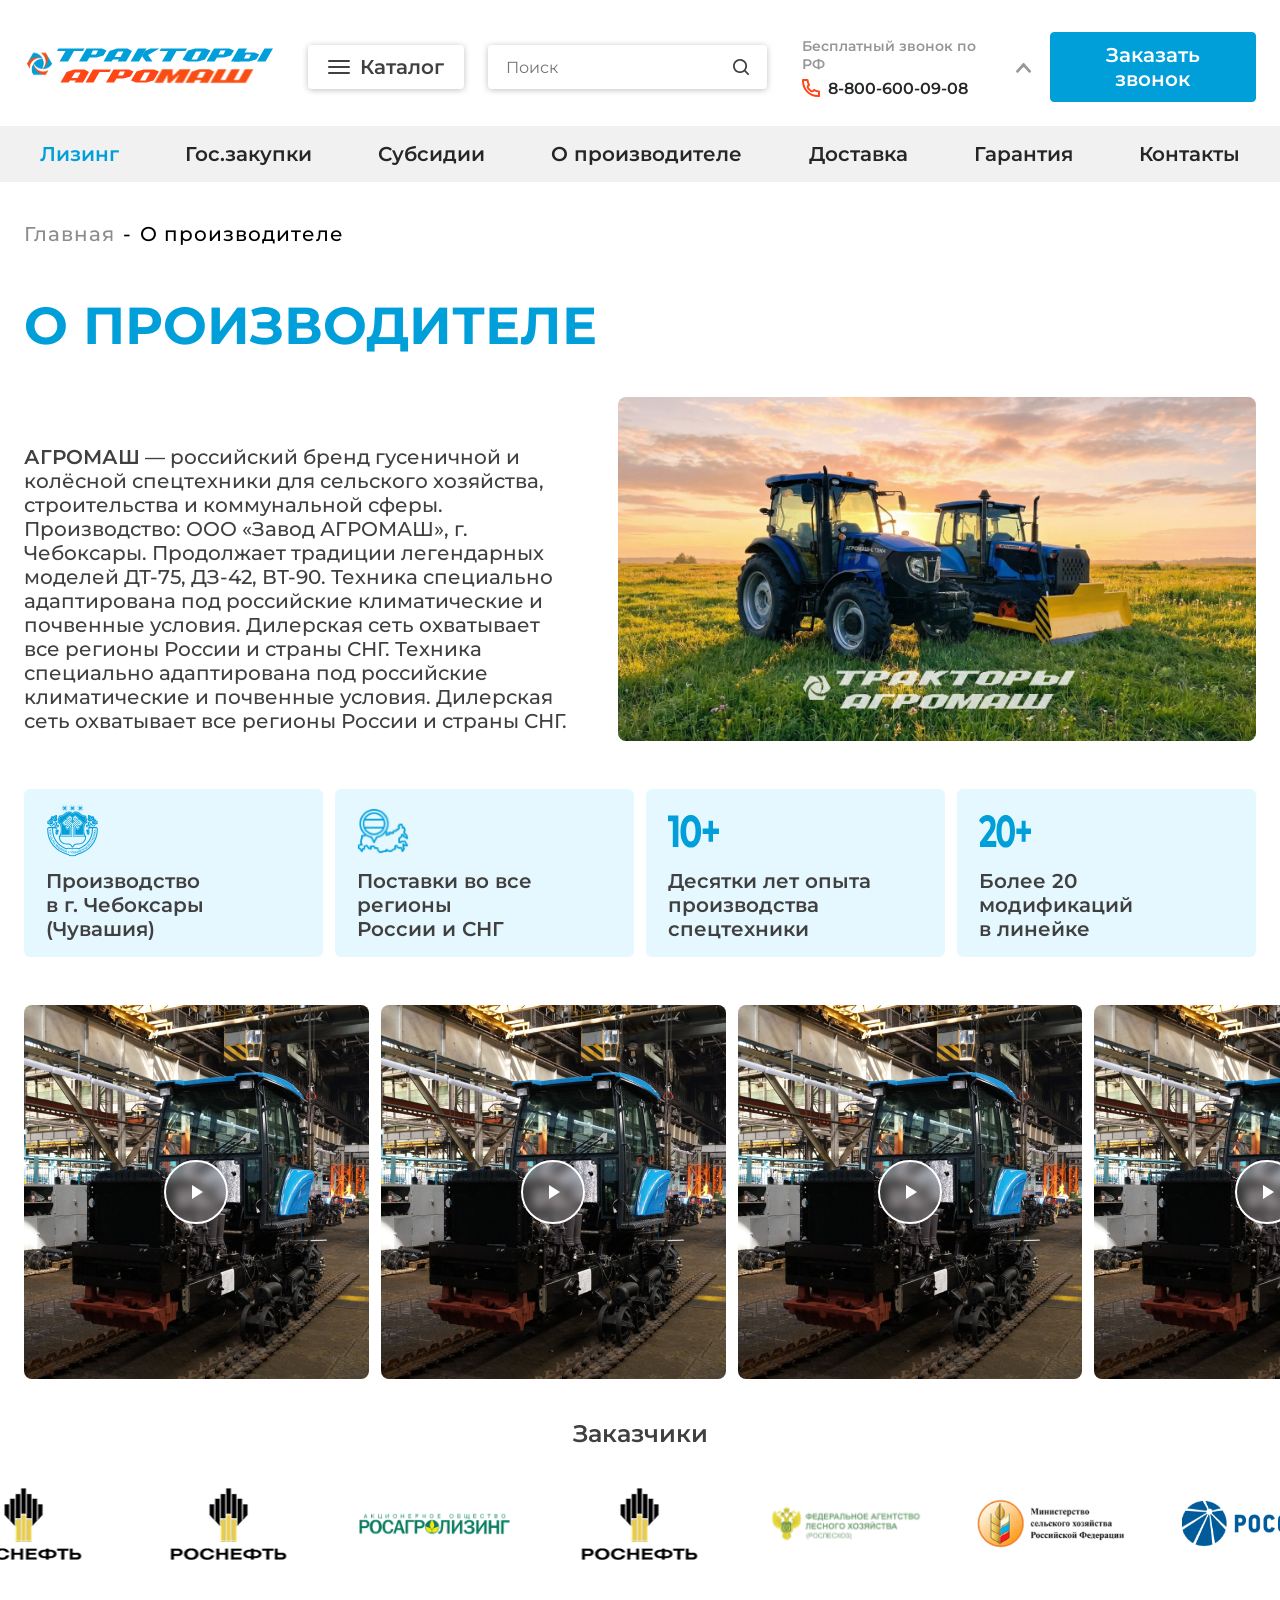
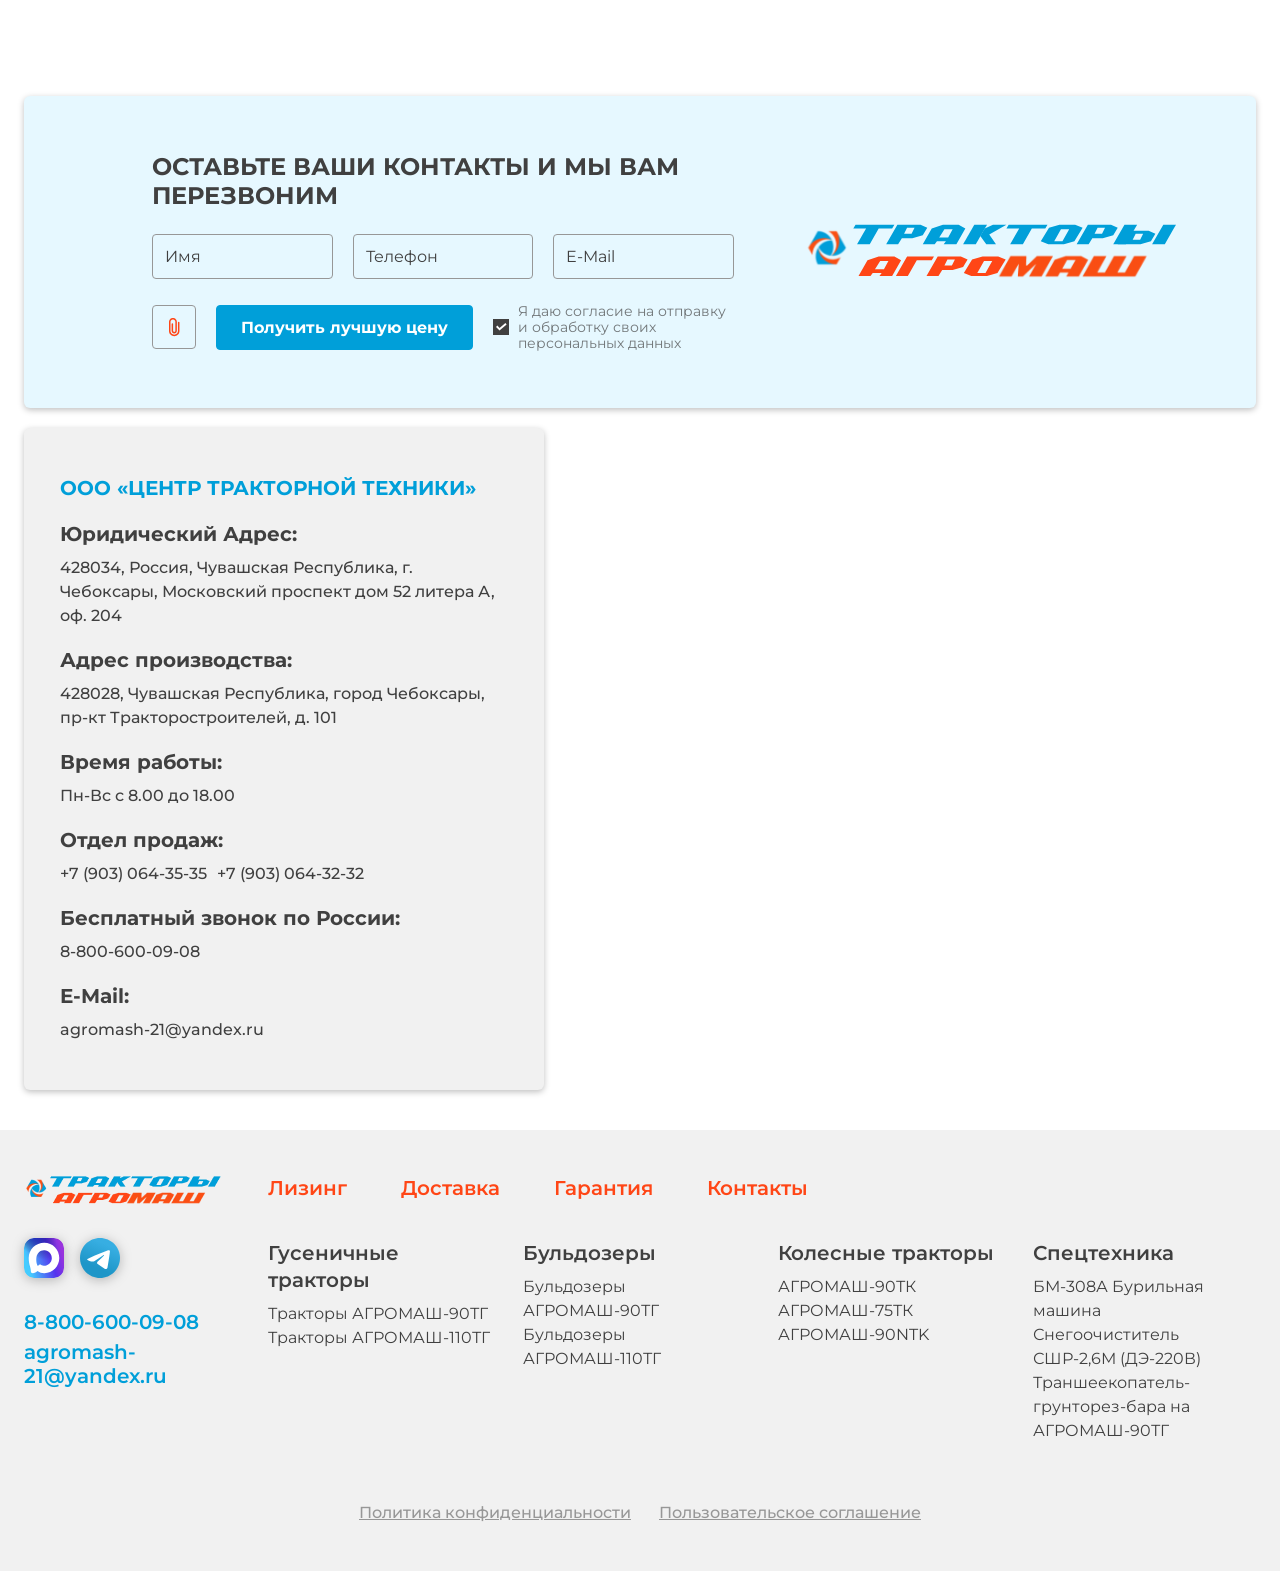
==== commit 1a489a35: "upd 0.6" ====
--- a/pages/about.html
+++ b/pages/about.html
@@ -4,8 +4,8 @@
     <meta charset="UTF-8">
     <meta name="viewport" content="width=device-width, initial-scale=1.0">
     <title>О производителе</title>
-    <link rel="stylesheet" href="/assets/libs/swiper-bundle.min.css">
-    <link rel="stylesheet" href="/css/main.css">
+    <link rel="stylesheet" href="../assets/libs/swiper-bundle.min.css">
+    <link rel="stylesheet" href="../css/main.css">
 </head>
 <body>
     <header class="header">
@@ -14,7 +14,7 @@
                 <div class="container">
                     <div class="header__top-wrapper">
                         <a href="/" class="header__logo">
-                            <img src="/assets/img/icons/header-logo.svg" alt="Логотип">
+                            <img src="../assets/img/icons/header-logo.svg" alt="Логотип">
                         </a>
                         <div class="header__top-middle">
                             <button class="header__catalog-trigger">
@@ -68,12 +68,12 @@
                                             <ul class="header-social">
                                                 <li class="header-social__item">
                                                     <a href="/">
-                                                        <img src="/assets/img/icons/logo-max.svg" alt="MAX">
+                                                        <img src="../assets/img/icons/logo-max.svg" alt="MAX">
                                                     </a>
                                                 </li>
                                                 <li class="header-social__item">
                                                     <a href="/">
-                                                        <img src="/assets/img/icons/logo-tg.svg" alt="TG">
+                                                        <img src="../assets/img/icons/logo-tg.svg" alt="TG">
                                                     </a>
                                                 </li>
                                             </ul>
@@ -105,13 +105,13 @@
                                                     <div class="catalog-menu-subsection">
                                                         <a href="" class="catalog-menu-subsection__item">
                                                             <div class="catalog-menu-subsection__item-img">
-                                                                <img src="/assets/img/other/subsection.png" alt="">
+                                                                <img src="../assets/img/other/subsection.png" alt="">
                                                             </div>
                                                             <span class="catalog-menu-subsection__item-name">Трансмиссия</span>
                                                         </a>
                                                         <a href="" class="catalog-menu-subsection__item">
                                                             <div class="catalog-menu-subsection__item-img">
-                                                                <img src="/assets/img/other/subsection.png" alt="">
+                                                                <img src="../assets/img/other/subsection.png" alt="">
                                                             </div>
                                                             <span class="catalog-menu-subsection__item-name">Трансмиссия</span>
                                                         </a>
@@ -188,19 +188,19 @@
                                         <div class="catalog-menu-subsection catalog-menu-subsection--main">
                                             <a href="" class="catalog-menu-subsection__item">
                                                 <div class="catalog-menu-subsection__item-img">
-                                                    <img src="/assets/img/other/menu-section-1.png" alt="">
+                                                    <img src="../assets/img/other/menu-section-1.png" alt="">
                                                 </div>
                                                 <span class="catalog-menu-subsection__item-name">Трансмиссия1</span>
                                             </a>
                                             <a href="" class="catalog-menu-subsection__item">
                                                 <div class="catalog-menu-subsection__item-img">
-                                                    <img src="/assets/img/other/menu-section-2.png" alt="">
+                                                    <img src="../assets/img/other/menu-section-2.png" alt="">
                                                 </div>
                                                 <span class="catalog-menu-subsection__item-name">Трансмиссия2</span>
                                             </a>
                                             <a href="" class="catalog-menu-subsection__item">
                                                 <div class="catalog-menu-subsection__item-img">
-                                                    <img src="/assets/img/other/menu-section-3.png" alt="">
+                                                    <img src="../assets/img/other/menu-section-3.png" alt="">
                                                 </div>
                                                 <span class="catalog-menu-subsection__item-name">Трансмиссия2</span>
                                             </a>
@@ -285,57 +285,162 @@
                             </div>
                         </div>
                         <div class="about__top-right">
-                            <img src="/assets/img/other/about-img.png" alt="Тракторы АГРОМАШ" class="about__top-image">
+                            <img src="../assets/img/other/about-img.png" alt="Тракторы АГРОМАШ" class="about__top-image">
                         </div>
                     </div>
 
                     <div class="about__stats">
                         <div class="about-stat">
-                            <img src="/assets/img/icons/about-stats-1.svg" alt="" class="about-stat__icon">
+                            <img src="../assets/img/icons/about-stats-1.svg" alt="" class="about-stat__icon">
                             <p class="about-stat__text">Производство<br>в г. Чебоксары (Чувашия)</p>
                         </div>
                         <div class="about-stat">
-                            <img src="/assets/img/icons/about-stats-2.svg" alt="" class="about-stat__icon">
+                            <img src="../assets/img/icons/about-stats-2.svg" alt="" class="about-stat__icon">
                             <p class="about-stat__text">Поставки во все регионы<br>России и СНГ</p>
                         </div>
                         <div class="about-stat">
-                            <img src="/assets/img/icons/about-stats-3.svg" alt="" class="about-stat__icon">
+                            <img src="../assets/img/icons/about-stats-3.svg" alt="" class="about-stat__icon">
                             <p class="about-stat__text">Десятки лет опыта<br>производства спецтехники</p>
                         </div>
                         <div class="about-stat">
-                            <img src="/assets/img/icons/about-stats-4.svg" alt="" class="about-stat__icon">
+                            <img src="../assets/img/icons/about-stats-4.svg" alt="" class="about-stat__icon">
                             <p class="about-stat__text">Более 20 модификаций<br>в линейке</p>
                         </div>
                     </div>
 
                     <div class="about__media">
-                        <div class="about-video">
-                            <img src="/assets/img/other/about-video.png" alt="" class="about-video__thumb">
-                            <button class="about-video__play">
-                                <svg viewBox="0 0 24 24" xmlns="http://www.w3.org/2000/svg"><path d="M8 5v14l11-7z"/></svg>
-                            </button>
-                        </div>
-                        <div class="about-video">
-                            <img src="/assets/img/other/about-video.png" alt="" class="about-video__thumb">
-                            <button class="about-video__play">
-                                <svg viewBox="0 0 24 24" xmlns="http://www.w3.org/2000/svg"><path d="M8 5v14l11-7z"/></svg>
-                            </button>
-                        </div>
-                        <div class="about-video">
-                            <img src="/assets/img/other/about-video.png" alt="" class="about-video__thumb">
-                            <button class="about-video__play">
-                                <svg viewBox="0 0 24 24" xmlns="http://www.w3.org/2000/svg"><path d="M8 5v14l11-7z"/></svg>
-                            </button>
-                        </div>
-                        <div class="about-video">
-                            <img src="/assets/img/other/about-video.png" alt="" class="about-video__thumb">
-                            <button class="about-video__play">
-                                <svg viewBox="0 0 24 24" xmlns="http://www.w3.org/2000/svg"><path d="M8 5v14l11-7z"/></svg>
-                            </button>
-                        </div>
-                    </div>
-                </div>
-            </div>
+                        <div class="about__media-wrapper">
+                            <div class="swiper media-swiper">
+                                <div class="swiper-wrapper media-swiper__wrapper">
+                                    <div class="swiper-slide media-swiper__slide">
+                                        <div class="about-video">
+                                            <img src="../assets/img/other/about-video.png" alt="" class="about-video__thumb">
+                                            <button class="about-video__play">
+                                                <svg viewBox="0 0 24 24" xmlns="http://www.w3.org/2000/svg"><path d="M8 5v14l11-7z"/></svg>
+                                            </button>
+                                        </div>
+                                    </div>
+                                    <div class="swiper-slide media-swiper__slide">
+                                        <div class="about-video">
+                                            <img src="../assets/img/other/about-video.png" alt="" class="about-video__thumb">
+                                            <button class="about-video__play">
+                                                <svg viewBox="0 0 24 24" xmlns="http://www.w3.org/2000/svg"><path d="M8 5v14l11-7z"/></svg>
+                                            </button>
+                                        </div>
+                                    </div>
+                                    <div class="swiper-slide media-swiper__slide">
+                                        <div class="about-video">
+                                            <img src="../assets/img/other/about-video.png" alt="" class="about-video__thumb">
+                                            <button class="about-video__play">
+                                                <svg viewBox="0 0 24 24" xmlns="http://www.w3.org/2000/svg"><path d="M8 5v14l11-7z"/></svg>
+                                            </button>
+                                        </div>
+                                    </div>
+                                    <div class="swiper-slide media-swiper__slide">
+                                        <div class="about-video">
+                                            <img src="../assets/img/other/about-video.png" alt="" class="about-video__thumb">
+                                            <button class="about-video__play">
+                                                <svg viewBox="0 0 24 24" xmlns="http://www.w3.org/2000/svg"><path d="M8 5v14l11-7z"/></svg>
+                                            </button>
+                                        </div>
+                                    </div>
+                                </div>
+                            </div>
+                        </div>
+                        <div class="about__media-bottom">
+                            <div class="template-swiper-ui">
+                                <div class="swiper-pagination media-swiper-pagination template-swiper-ui-pagination"></div>
+                                <div class="template-swiper-ui__group">
+                                    <div class="template-swiper-ui-btn media-swiper-btn-prev">
+                                        <svg width="14" height="24" viewBox="0 0 14 24" fill="none" xmlns="http://www.w3.org/2000/svg">
+                                            <path d="M13.3164 22.5443C14.1142 21.761 14.1149 20.4758 13.318 19.6916L6.56098 13.043C5.76462 12.2594 5.76462 10.9754 6.56098 10.1918L13.318 3.54314C14.1149 2.75896 14.1142 1.47373 13.3164 0.690417L13.1968 0.572971C12.4188 -0.190859 11.1724 -0.190859 10.3944 0.57297L0.599062 10.1902C-0.199364 10.9742 -0.199362 12.2606 0.599064 13.0445L10.3944 22.6618C11.1724 23.4256 12.4188 23.4256 13.1968 22.6618L13.3164 22.5443Z" />
+                                        </svg>
+                                    </div>
+                                    <div class="template-swiper-ui-btn media-swiper-btn-next">
+                                        <svg width="14" height="24" viewBox="0 0 14 24" fill="none" xmlns="http://www.w3.org/2000/svg">
+                                            <path d="M0.598625 0.690052C-0.199192 1.47336 -0.199893 2.7586 0.597069 3.54278L7.35406 10.1914C8.15042 10.975 8.15042 12.259 7.35406 13.0426L0.597069 19.6912C-0.199893 20.4754 -0.199192 21.7606 0.598624 22.544L0.718246 22.6614C1.49622 23.4252 2.74263 23.4252 3.52061 22.6614L13.316 13.0441C14.1144 12.2602 14.1144 10.9738 13.316 10.1899L3.5206 0.572604C2.74263 -0.191226 1.49622 -0.191223 0.718246 0.572606L0.598625 0.690052Z" />
+                                        </svg>
+                                    </div>
+                                </div>
+                            </div>
+                        </div>
+                    </div>
+                </div>
+            </div>
+        </section>
+        
+        <!-- Партнеры -->
+        <section>
+            <div class="partners">
+                <h2 class="partners__title">Заказчики</h2>
+                <div class="partners__wrapper">
+                    <div class="swiper partners-swiper">
+                        <div class="swiper-wrapper">
+                            <div class="swiper-slide partners-swiper__slide">
+                                <div class="partners-swiper__item">
+                                    <img src="../assets/img/other/partners-1.png" alt="Газпром" class="partners-swiper__icon">
+                                </div>
+                            </div>
+                            <div class="swiper-slide partners-swiper__slide">
+                                <div class="partners-swiper__item">
+                                    <img src="../assets/img/other/partners-2.png" alt="Минсельхоз" class="partners-swiper__icon">
+                                </div>
+                            </div>
+                            <div class="swiper-slide partners-swiper__slide">
+                                <div class="partners-swiper__item">
+                                    <img src="../assets/img/other/partners-3.png" alt="Росагролизинг" class="partners-swiper__icon">
+                                </div>
+                            </div>
+                            <div class="swiper-slide partners-swiper__slide">
+                                <div class="partners-swiper__item">
+                                    <img src="../assets/img/other/partners-4.png" alt="Рослесхоз" class="partners-swiper__icon">
+                                </div>
+                            </div>
+                            <div class="swiper-slide partners-swiper__slide">
+                                <div class="partners-swiper__item">
+                                    <img src="../assets/img/other/partners-5.png" alt="Россети" class="partners-swiper__icon">
+                                </div>
+                            </div>
+                            <div class="swiper-slide partners-swiper__slide">
+                                <div class="partners-swiper__item">
+                                    <img src="../assets/img/other/partners-1.png" alt="Роснефть" class="partners-swiper__icon">
+                                </div>
+                            </div>
+                            <div class="swiper-slide partners-swiper__slide">
+                                <div class="partners-swiper__item">
+                                    <img src="../assets/img/other/partners-2.png" alt="Транснефть" class="partners-swiper__icon">
+                                </div>
+                            </div>
+                            <div class="swiper-slide partners-swiper__slide">
+                                <div class="partners-swiper__item">
+                                    <img src="../assets/img/other/partners-2.png" alt="Транснефть" class="partners-swiper__icon">
+                                </div>
+                            </div>
+                            <div class="swiper-slide partners-swiper__slide">
+                                <div class="partners-swiper__item">
+                                    <img src="../assets/img/other/partners-2.png" alt="Транснефть" class="partners-swiper__icon">
+                                </div>
+                            </div>
+                        </div>
+                    </div>
+                </div>
+                <div class="partners__bottom">
+                    <div class="template-swiper-ui">
+                        <div class="template-swiper-ui__group">
+                            <div class="template-swiper-ui-btn partners-swiper-btn-prev">
+                                <svg width="14" height="24" viewBox="0 0 14 24" fill="none" xmlns="http://www.w3.org/2000/svg">
+                                    <path d="M13.3164 22.5443C14.1142 21.761 14.1149 20.4758 13.318 19.6916L6.56098 13.043C5.76462 12.2594 5.76462 10.9754 6.56098 10.1918L13.318 3.54314C14.1149 2.75896 14.1142 1.47373 13.3164 0.690417L13.1968 0.572971C12.4188 -0.190859 11.1724 -0.190859 10.3944 0.57297L0.599062 10.1902C-0.199364 10.9742 -0.199362 12.2606 0.599064 13.0445L10.3944 22.6618C11.1724 23.4256 12.4188 23.4256 13.1968 22.6618L13.3164 22.5443Z" />
+                                </svg>
+                            </div>
+                            <div class="template-swiper-ui-btn partners-swiper-btn-next">
+                                <svg width="14" height="24" viewBox="0 0 14 24" fill="none" xmlns="http://www.w3.org/2000/svg">
+                                    <path d="M0.598625 0.690052C-0.199192 1.47336 -0.199893 2.7586 0.597069 3.54278L7.35406 10.1914C8.15042 10.975 8.15042 12.259 7.35406 13.0426L0.597069 19.6912C-0.199893 20.4754 -0.199192 21.7606 0.598624 22.544L0.718246 22.6614C1.49622 23.4252 2.74263 23.4252 3.52061 22.6614L13.316 13.0441C14.1144 12.2602 14.1144 10.9738 13.316 10.1899L3.5206 0.572604C2.74263 -0.191226 1.49622 -0.191223 0.718246 0.572606L0.598625 0.690052Z" />
+                                </svg>
+                            </div>
+                        </div>
+                    </div>
+                </div>
+            </div>  
         </section>
 
         <!-- Контакты -->
@@ -396,7 +501,7 @@
                                 </form>
                             </div>
                         </div>
-                        <img src="/assets/img/icons/form-logo.svg" alt="Логотип" class="main-form__img">
+                        <img src="../assets/img/icons/form-logo.svg" alt="Логотип" class="main-form__img">
                     </div>
                 </div>
                 <div class="contacts">
@@ -454,17 +559,17 @@
             <div class="footer__wrapper">
                 <div class="footer__left">
                     <a href="">
-                        <img src="/assets/img/icons/footer-logo.png" alt="Логотип">
+                        <img src="../assets/img/icons/footer-logo.png" alt="Логотип">
                     </a>
                     <ul class="footer-social">
                         <li class="footer-social__item">
                             <a href="/">
-                                <img src="/assets/img/icons/logo-max.svg" alt="MAX">
+                                <img src="../assets/img/icons/logo-max.svg" alt="MAX">
                             </a>
                         </li>
                         <li class="footer-social__item">
                             <a href="/">
-                                <img src="/assets/img/icons/logo-tg.svg" alt="TG">
+                                <img src="../assets/img/icons/logo-tg.svg" alt="TG">
                             </a>
                         </li>
                     </ul>
@@ -535,9 +640,9 @@
         </div>
     </footer>
 
-    <script src="/assets/libs/jquery.min.js"></script>
-    <script src="/assets/libs/swiper-bundle.min.js"></script>
-    <script src="/assets/js/script.js"></script>
-    <script src="/assets/js/swiper.js"></script>
+    <script src="../assets/libs/jquery.min.js"></script>
+    <script src="../assets/libs/swiper-bundle.min.js"></script>
+    <script src="../assets/js/script.js"></script>
+    <script src="../assets/js/swiper.js"></script>
 </body>
 </html>
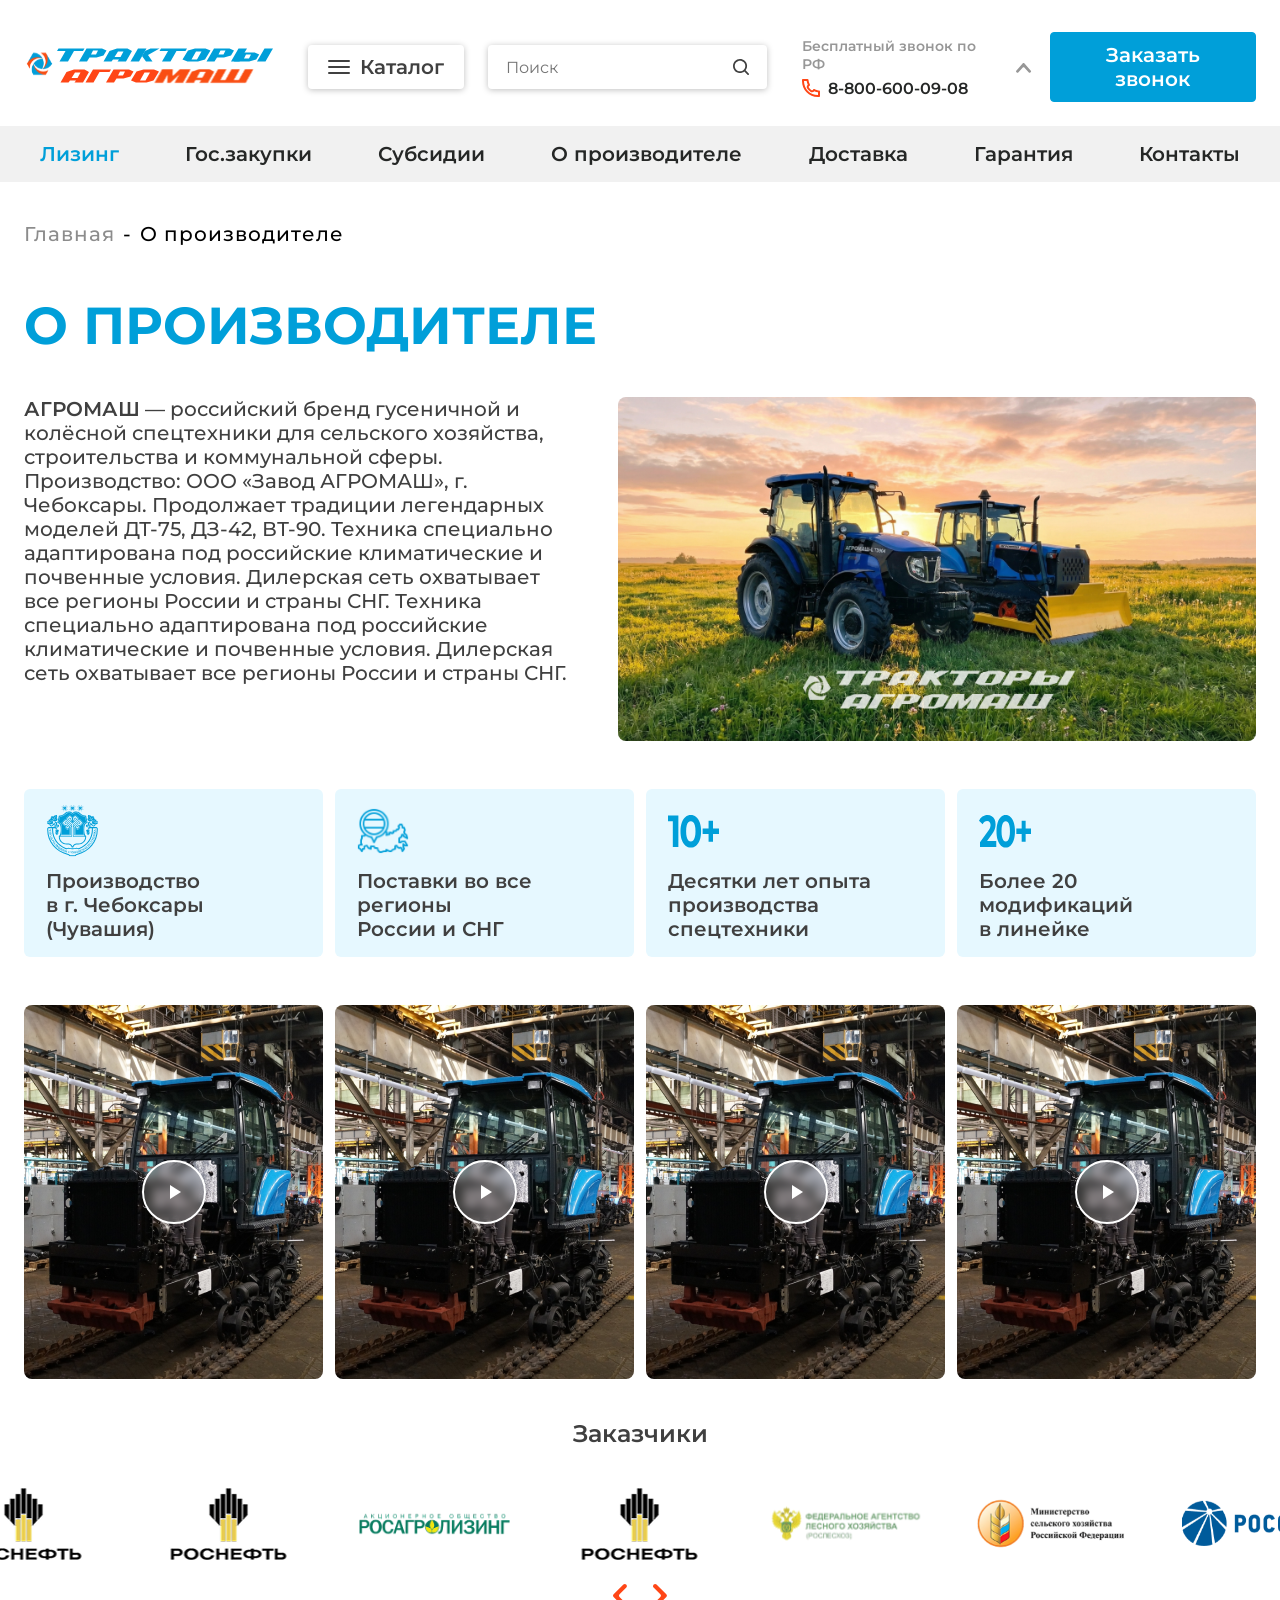
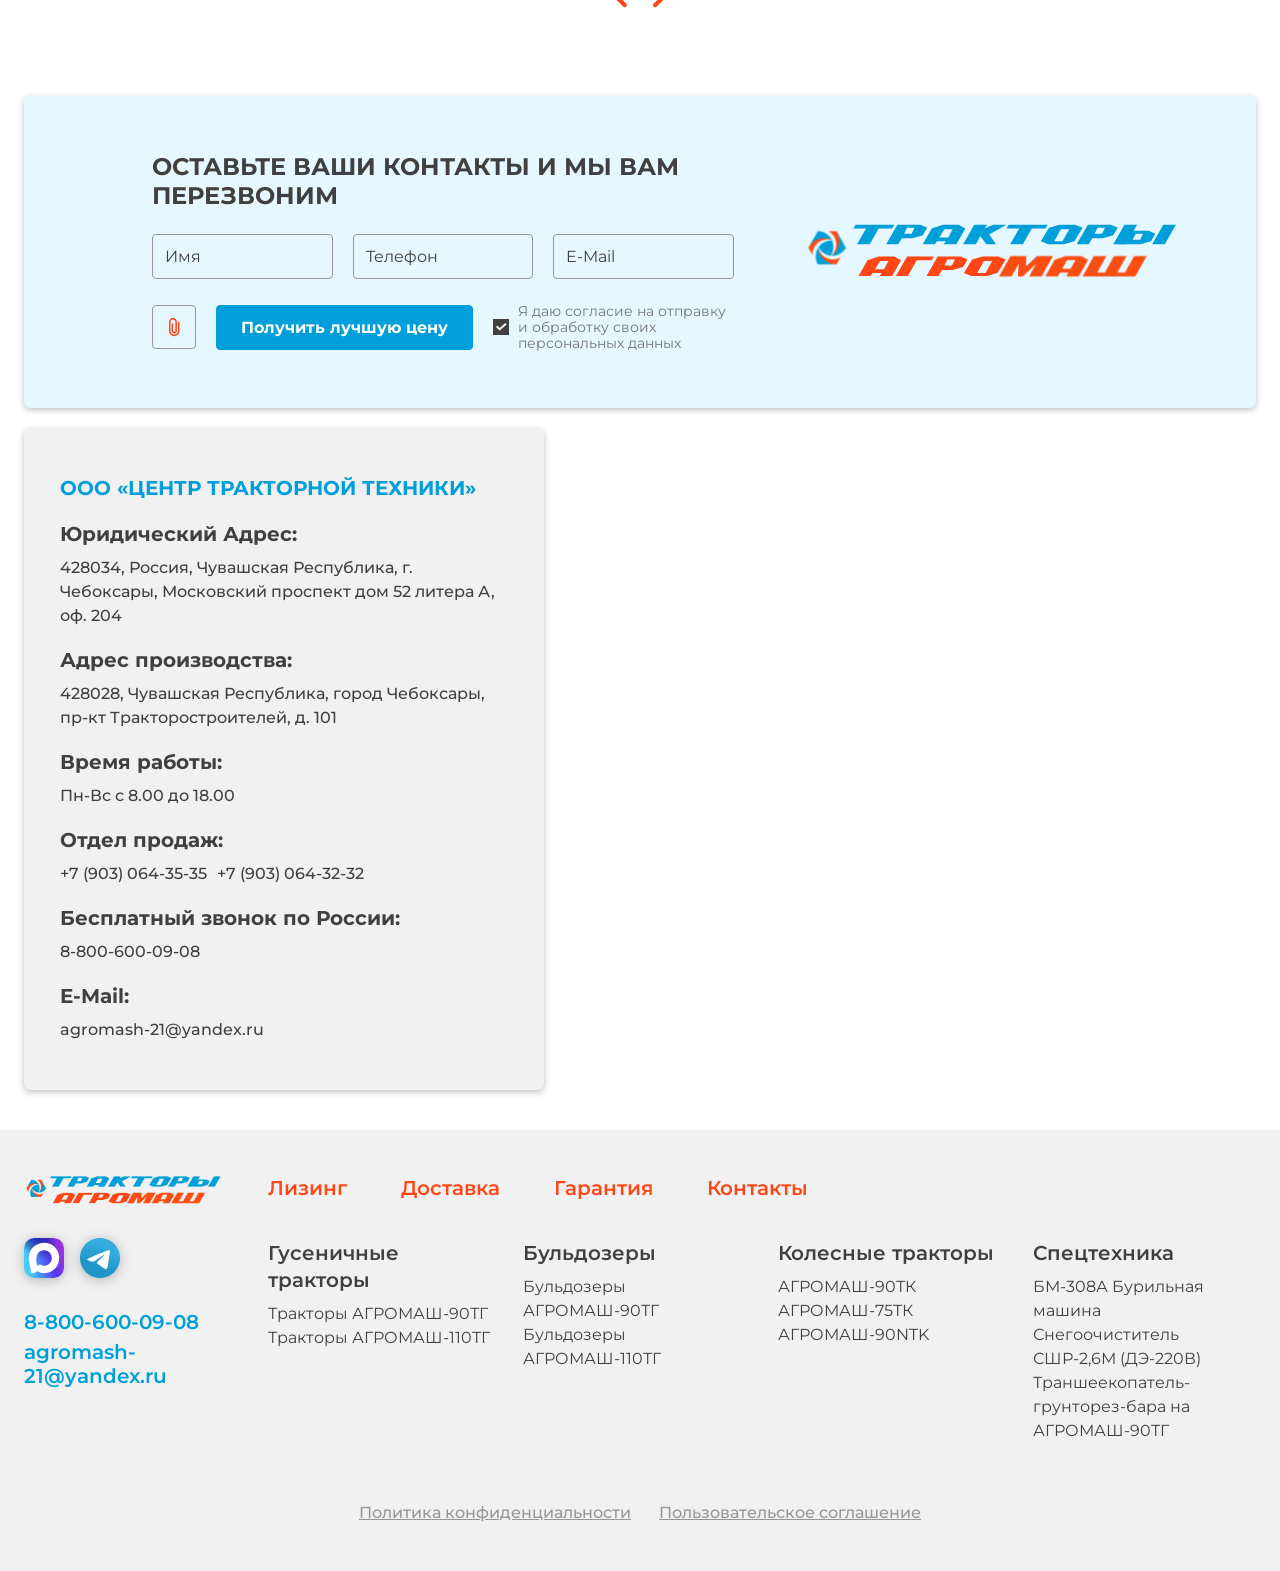
==== commit 0794fb03: "upd 0.7" ====
--- a/pages/about.html
+++ b/pages/about.html
@@ -13,7 +13,7 @@
             <div class="header__top">
                 <div class="container">
                     <div class="header__top-wrapper">
-                        <a href="/" class="header__logo">
+                        <a href="../index.html" class="header__logo">
                             <img src="../assets/img/icons/header-logo.svg" alt="Логотип">
                         </a>
                         <div class="header__top-middle">
--- a/css/main.css
+++ b/css/main.css
@@ -107,21 +107,25 @@
   text-transform: uppercase;
   color: var(--main-color);
 }
+h1 span {
+  font-size: 40px;
+  color: var(--secondary-color);
+}
 
 h2, .h2 {
   font-weight: 600;
   font-size: 40px;
-  color: #000;
+  color: var(--secondary-color);
 }
 @media (max-width: 768px) {
   h2, .h2 {
-    font-size: 32px;
-    line-height: 130%;
+    font-size: 36px;
   }
 }
 @media (max-width: 480px) {
   h2, .h2 {
     font-size: 24px;
+    text-align: center;
   }
 }
 
@@ -161,11 +165,6 @@
 
 .section {
   padding: 40px 0;
-}
-@media (max-width: 768px) {
-  .section {
-    padding: 30px 0;
-  }
 }
 
 .section-breadcrumb {
@@ -1053,7 +1052,7 @@
   opacity: 0.6;
 }
 .checkbox input[type=checkbox]:checked + span:before {
-  background-image: url("/assets/img/icons/checkbox.svg");
+  background-image: url("/assets/img/icons/light-checkbox.svg");
   background-repeat: no-repeat;
   background-position: 50%;
   background-color: var(--secondary-color);
@@ -1064,12 +1063,12 @@
   padding: 0 0 0 25px;
   line-height: 16px;
   font-weight: 400;
-  font-size: 14px;
+  font-size: 0.875rem;
   color: rgba(64, 64, 64, 0.7);
 }
 @media (max-width: 480px) {
   .checkbox span {
-    font-size: 12px;
+    font-size: 0.75rem;
   }
 }
 .checkbox span:hover::before {
@@ -1088,6 +1087,273 @@
   top: 50%;
   transform: translateY(-50%);
   border: 1px solid var(--secondary-color);
+}
+
+.filter-checkbox {
+  display: block;
+  margin: 0;
+  cursor: pointer;
+  -webkit-user-select: none;
+     -moz-user-select: none;
+          user-select: none;
+  position: relative;
+}
+.filter-checkbox input[type=checkbox] {
+  position: absolute;
+  z-index: -1;
+  opacity: 0;
+  display: block;
+  width: 0;
+  height: 0;
+}
+.filter-checkbox input[type=checkbox]:disabled + span {
+  color: #666;
+  cursor: default;
+}
+.filter-checkbox input[type=checkbox]:disabled + span::before {
+  filter: grayscale(100%);
+  opacity: 0.6;
+}
+.filter-checkbox input[type=checkbox]:checked + span:before {
+  background-image: url("/assets/img/icons/dark-checkbox.svg");
+  background-repeat: no-repeat;
+  background-position: 50%;
+}
+.filter-checkbox span {
+  display: inline-block;
+  position: relative;
+  padding: 0 0 0 35px;
+  line-height: 24px;
+  font-weight: 500;
+  font-size: 1rem;
+  line-height: 20px;
+  color: var(--secondary-color);
+}
+@media (max-width: 1024px) {
+  .filter-checkbox span {
+    font-size: 0.875rem;
+  }
+}
+@media (max-width: 480px) {
+  .filter-checkbox span {
+    font-size: 0.75rem;
+  }
+}
+.filter-checkbox span:hover::before {
+  filter: brightness(110%);
+}
+.filter-checkbox span:active::before {
+  filter: brightness(80%);
+}
+.filter-checkbox span::before {
+  content: "";
+  display: inline-block;
+  width: 20px;
+  height: 20px;
+  position: absolute;
+  left: 0;
+  top: 0;
+  border: 1px solid var(--secondary-color);
+  border-radius: 4px;
+}
+
+.big-filter-checkbox {
+  display: block;
+  margin: 0;
+  cursor: pointer;
+  -webkit-user-select: none;
+     -moz-user-select: none;
+          user-select: none;
+  position: relative;
+  width: -moz-fit-content;
+  width: fit-content;
+}
+.big-filter-checkbox input[type=checkbox] {
+  position: absolute;
+  z-index: -1;
+  opacity: 0;
+  display: block;
+  width: 0;
+  height: 0;
+}
+.big-filter-checkbox input[type=checkbox]:disabled + span {
+  color: #666;
+  cursor: default;
+}
+.big-filter-checkbox input[type=checkbox]:disabled + span::before {
+  filter: grayscale(100%);
+  opacity: 0.6;
+}
+.big-filter-checkbox input[type=checkbox]:checked + span:before {
+  background-image: url("/assets/img/icons/orange-checkbox.svg");
+  background-repeat: no-repeat;
+  background-position: 50%;
+}
+.big-filter-checkbox span {
+  display: inline-block;
+  position: relative;
+  padding: 0 0 0 46px;
+  line-height: 32px;
+  font-weight: 600;
+  font-size: 1.25rem;
+  line-height: 32px;
+  color: var(--secondary-color);
+}
+@media (max-width: 1024px) {
+  .big-filter-checkbox span {
+    font-size: 0.875rem;
+  }
+}
+@media (max-width: 480px) {
+  .big-filter-checkbox span {
+    font-size: 0.75rem;
+  }
+}
+.big-filter-checkbox span:hover::before {
+  filter: brightness(110%);
+}
+.big-filter-checkbox span:active::before {
+  filter: brightness(80%);
+}
+.big-filter-checkbox span::before {
+  content: "";
+  display: inline-block;
+  width: 32px;
+  height: 32px;
+  position: absolute;
+  left: 0;
+  top: 0;
+  border: 1px solid #979797;
+  border-radius: 4px;
+}
+
+.range {
+  margin-top: 24px;
+}
+.range__slider {
+  height: 2px;
+  position: relative;
+  background-color: #A3A3A1;
+}
+.range__selected {
+  height: 100%;
+  left: 0;
+  right: 0;
+  position: absolute;
+  background-color: #009FD9;
+}
+.range__input {
+  position: relative;
+}
+.range__input input {
+  position: absolute;
+  width: 100%;
+  height: 5px;
+  top: -4px;
+  background: none;
+  pointer-events: none;
+  -webkit-appearance: none;
+  -moz-appearance: none;
+}
+.range__input input::-webkit-slider-thumb {
+  height: 15px;
+  width: 15px;
+  border-radius: 50%;
+  background-color: #000;
+  pointer-events: auto;
+  -webkit-appearance: none;
+  cursor: pointer;
+}
+.range__input input::-moz-range-thumb {
+  height: 15px;
+  width: 15px;
+  border-radius: 50%;
+  background-color: #000;
+  pointer-events: auto;
+  -moz-appearance: none;
+}
+.range__price {
+  margin-top: 18px;
+  display: flex;
+  gap: 8px;
+  justify-content: space-between;
+}
+.range__price-input {
+  position: relative;
+  max-width: 100%;
+}
+.range__price-text {
+  position: absolute;
+  left: 4px;
+  top: 50%;
+  transform: translateY(-50%);
+  font-weight: 400;
+  font-size: 1rem;
+}
+.range__price-currency {
+  position: absolute;
+  right: 8px;
+  top: 50%;
+  transform: translateY(-50%);
+  font-weight: 400;
+  font-size: 1rem;
+}
+.range__price label {
+  margin-right: 5px;
+}
+.range__price input {
+  border: 1px solid #a3a3a1;
+  padding: 8px 30px;
+  width: 100%;
+}
+
+.template-swiper-ui {
+  display: flex;
+  align-items: center;
+  gap: 18px;
+}
+.template-swiper-ui__group {
+  display: flex;
+}
+.template-swiper-ui-btn {
+  width: 40px;
+  height: 40px;
+  display: flex;
+  justify-content: center;
+  align-items: center;
+  z-index: 2;
+  cursor: pointer;
+}
+.template-swiper-ui-btn.swiper-button-disabled svg {
+  fill: #979797 !important;
+}
+.template-swiper-ui-btn svg {
+  fill: var(--accent-color-2);
+}
+.template-swiper-ui-pagination {
+  position: relative;
+  bottom: unset !important;
+  top: unset !important;
+  width: -moz-fit-content !important;
+  width: fit-content !important;
+  display: flex;
+  gap: 18px;
+}
+.template-swiper-ui-pagination .swiper-pagination-bullet {
+  margin: 0 !important;
+  opacity: 1 !important;
+  border-radius: 0 !important;
+  height: 4px;
+  width: 42px;
+  background: #979797;
+}
+.template-swiper-ui-pagination .swiper-pagination-bullet-active {
+  background: var(--accent-color-2);
+}
+@media (max-width: 480px) {
+  .template-swiper-ui-pagination .swiper-pagination-bullet {
+    width: 26px;
+  }
 }
 
 .breadcrumb {
@@ -1453,7 +1719,6 @@
 .catalog__grid {
   display: grid;
   grid-template-columns: repeat(3, 1fr);
-  /* Faint borders or gap, let's use gap and standard light borders for cards */
   gap: 20px;
 }
 @media (max-width: 1024px) {
@@ -1461,7 +1726,7 @@
     grid-template-columns: repeat(2, 1fr);
   }
 }
-@media (max-width: 768px) {
+@media (max-width: 600px) {
   .catalog__grid {
     grid-template-columns: 1fr;
   }
@@ -1470,6 +1735,16 @@
   display: flex;
   justify-content: center;
   margin-top: 48px;
+}
+@media (max-width: 768px) {
+  .catalog__footer {
+    margin-top: 30px;
+  }
+}
+@media (max-width: 480px) {
+  .catalog__footer {
+    margin-top: 20px;
+  }
 }
 .catalog__show-all {
   padding: 14px 32px;
@@ -1482,6 +1757,13 @@
   text-decoration: none;
   transition: opacity 0.3s ease;
 }
+@media (max-width: 480px) {
+  .catalog__show-all {
+    gap: 20px;
+    padding: 12px 32px;
+    font-size: 1rem;
+  }
+}
 .catalog__show-all:hover {
   opacity: 0.8;
 }
@@ -1496,14 +1778,20 @@
 }
 
 .catalog-card {
-  display: flex;
-  flex-direction: column;
-  transition: box-shadow 0.3s ease;
+  container-name: card;
+  container-type: inline-size;
+}
+.catalog-card__wrapper {
+  display: flex;
+  flex-direction: column;
 }
 .catalog-card__gallery {
   position: relative;
   width: 100%;
   height: 290px;
+  display: block;
+  background: #FAFAFA;
+  border-radius: 6px;
 }
 .catalog-card__images {
   position: absolute;
@@ -1574,8 +1862,20 @@
   align-items: center;
   gap: 8px;
   font-size: 1rem;
+  color: var(--secondary-color);
+  text-decoration: underline;
+}
+.catalog-card__status[data-status=in-stock] {
   color: #00b152;
-  text-decoration: underline;
+}
+.catalog-card__status[data-status=in-stock]::before {
+  background-color: #00b152;
+}
+.catalog-card__status[data-status=out-of-stock] {
+  color: #ff4616;
+}
+.catalog-card__status[data-status=out-of-stock]::before {
+  background-color: #ff4616;
 }
 .catalog-card__status::before {
   content: "";
@@ -1583,13 +1883,14 @@
   width: 8px;
   height: 8px;
   border-radius: 50%;
-  background-color: #00b152;
+  background-color: var(--secondary-color);
 }
 .catalog-card__title {
+  display: block;
   margin-top: 10px;
   font-size: 1.5rem;
   font-weight: 700;
-  color: #3A3737;
+  color: var(--secondary-color);
   line-height: 1.3;
 }
 .catalog-card__features {
@@ -1636,6 +1937,7 @@
 .catalog-card__price-value {
   font-weight: 700;
   font-size: 1.25rem;
+  white-space: nowrap;
 }
 .catalog-card__price-value--accent {
   font-weight: 700;
@@ -1689,20 +1991,65 @@
   background-color: rgb(0, 121.6313364055, 166); /* Assuming SCSS can darken */
 }
 
-.features__grid {
-  display: grid;
-  grid-template-columns: repeat(4, 1fr);
-  gap: 16px;
-}
-@media (max-width: 1024px) {
-  .features__grid {
-    grid-template-columns: repeat(2, 1fr);
-  }
-}
-@media (max-width: 480px) {
-  .features__grid {
-    grid-template-columns: 1fr;
-  }
+@container card (max-width: 400px) {
+  .catalog-card__gallery {
+    height: 270px;
+  }
+  .catalog-card__price-item--main .catalog-card__price-label {
+    line-height: 1.75rem;
+  }
+  .catalog-card__price-item--main .catalog-card__price-value {
+    font-size: 1.5rem;
+  }
+  .catalog-card__price-value {
+    font-size: 1rem;
+  }
+}
+@container card (max-width: 360px) {
+  .catalog-card__title {
+    font-size: 1.25rem;
+  }
+  .catalog-card__more, .catalog-card__btn {
+    font-size: 1rem;
+  }
+}
+@container card (max-width: 320px) {
+  .catalog-card__price-label {
+    font-size: 0.875rem;
+  }
+}
+@container card (max-width: 310px) {
+  .catalog-card__price-label {
+    font-size: 0.775rem;
+  }
+  .catalog-card__price-item--main .catalog-card__price-label {
+    line-height: 1;
+  }
+  .catalog-card__price-item-wrap {
+    flex-direction: column;
+    align-items: flex-start;
+  }
+}
+@container card (max-width: 280px) {
+  .catalog-card__leasing {
+    flex-direction: column;
+    align-items: flex-start;
+  }
+}
+.features__bottom {
+  display: none;
+  margin-top: 20px;
+  justify-content: center;
+}
+@media (max-width: 1280px) {
+  .features__bottom {
+    display: flex;
+  }
+}
+
+.features-swiper {
+  padding: 16px;
+  margin: -16px;
 }
 
 .features-card {
@@ -1718,10 +2065,26 @@
 .features-card:hover {
   transform: translateY(-5px);
 }
+@media (max-width: 880px) {
+  .features-card {
+    min-height: 180px;
+  }
+}
 .features-card__title {
   font-size: 1.25rem;
   font-weight: 600;
   color: var(--secondary-color);
+  z-index: 2;
+}
+@media (max-width: 768px) {
+  .features-card__title {
+    font-size: 1.125rem;
+  }
+}
+@media (max-width: 600px) {
+  .features-card__title {
+    font-size: 1rem;
+  }
 }
 .features-card__icon {
   position: absolute;
@@ -1732,33 +2095,40 @@
   -o-object-fit: contain;
      object-fit: contain;
 }
-@media (max-width: 768px) {
+@media (max-width: 1024px) {
   .features-card__icon {
-    width: 48px;
-    height: 48px;
-    bottom: 20px;
-    right: 20px;
-  }
-}
-
+    width: 76px;
+    height: 76px;
+  }
+}
 .about {
   display: flex;
   flex-direction: column;
   gap: 48px;
+}
+@media (max-width: 992px) {
+  .about {
+    gap: 20px;
+  }
 }
 .about__top {
   display: grid;
   grid-template-columns: 1.2fr 1.4fr;
   gap: 48px;
 }
-@media (max-width: 1024px) {
+@media (max-width: 992px) {
   .about__top {
     grid-template-columns: 1fr;
-    gap: 24px;
-  }
-}
-.about__top-text {
-  margin-top: 48px;
+    gap: 16px;
+  }
+}
+.about__top-left-title {
+  margin-bottom: 48px;
+}
+@media (max-width: 992px) {
+  .about__top-left-title {
+    margin-bottom: 20px;
+  }
 }
 .about__top-text p {
   font-weight: 500;
@@ -1768,6 +2138,11 @@
 .about__top-text p span {
   font-weight: 600;
 }
+@media (max-width: 480px) {
+  .about__top-text p {
+    font-size: 1rem;
+  }
+}
 .about__top-right {
   width: 100%;
   height: 100%;
@@ -1779,13 +2154,18 @@
   height: 100%;
   -o-object-fit: cover;
      object-fit: cover;
+}
+@media (max-width: 480px) {
+  .about__top-right img {
+    height: 270px;
+  }
 }
 .about__stats {
   display: grid;
   grid-template-columns: repeat(4, 1fr);
   gap: 12px;
 }
-@media (max-width: 1024px) {
+@media (max-width: 992px) {
   .about__stats {
     grid-template-columns: repeat(2, 1fr);
   }
@@ -1795,19 +2175,14 @@
     grid-template-columns: 1fr;
   }
 }
-.about__media {
-  display: grid;
-  grid-template-columns: repeat(4, 1fr);
-  gap: 12px;
+.about__media-bottom {
+  margin-top: 16px;
+  display: none;
 }
 @media (max-width: 1024px) {
-  .about__media {
-    grid-template-columns: repeat(2, 1fr);
-  }
-}
-@media (max-width: 480px) {
-  .about__media {
-    grid-template-columns: 1fr;
+  .about__media-bottom {
+    display: flex;
+    justify-content: center;
   }
 }
 
@@ -1827,10 +2202,9 @@
   -o-object-fit: contain;
      object-fit: contain;
 }
-@media (max-width: 768px) {
+@media (max-width: 480px) {
   .about-stat__icon {
-    width: 40px;
-    height: 40px;
+    margin-bottom: 0;
   }
 }
 .about-stat__text {
@@ -1838,6 +2212,11 @@
   font-size: 1.25rem;
   font-weight: 600;
   color: var(--secondary-color);
+}
+@media (max-width: 480px) {
+  .about-stat__text {
+    font-size: 1rem;
+  }
 }
 
 .about-video {
@@ -1896,7 +2275,24 @@
 .partners__wrapper {
   margin-top: 40px;
 }
-
+.partners__bottom {
+  display: none;
+  margin-top: 16px;
+}
+@media (max-width: 1280px) {
+  .partners__bottom {
+    display: flex;
+    justify-content: center;
+  }
+}
+
+.partners-swiper__item {
+  width: 100%;
+  height: 100%;
+  display: flex;
+  justify-content: center;
+  align-items: center;
+}
 .partners-swiper__slide {
   height: auto;
   display: flex;
@@ -3114,10 +3510,37 @@
   flex-direction: column;
   gap: 48px;
 }
+@media (max-width: 1024px) {
+  .main-sections__wrapper {
+    gap: 20px;
+  }
+}
 .main-sections__list {
   display: flex;
   justify-content: space-between;
-  gap: 10px;
+  flex-wrap: wrap;
+  -moz-column-gap: 10px;
+       column-gap: 10px;
+  row-gap: 20px;
+}
+@media (max-width: 1280px) {
+  .main-sections__list {
+    -moz-column-gap: 44px;
+         column-gap: 44px;
+    justify-content: flex-start;
+  }
+}
+@media (max-width: 1024px) {
+  .main-sections__list {
+    row-gap: 16px;
+  }
+}
+@media (max-width: 480px) {
+  .main-sections__list {
+    -moz-column-gap: 20px;
+         column-gap: 20px;
+    row-gap: 10px;
+  }
 }
 .main-sections__link {
   display: block;
@@ -3127,6 +3550,16 @@
   font-weight: 500;
   font-size: 1.5rem;
   color: #8a8a8a;
+}
+@media (max-width: 1024px) {
+  .main-sections__link-text {
+    font-size: 1.25rem;
+  }
+}
+@media (max-width: 480px) {
+  .main-sections__link-text {
+    font-size: 1rem;
+  }
 }
 .main-sections__link-text:hover {
   color: var(--secondary-color);
@@ -3146,14 +3579,44 @@
   gap: 20px;
   transition: grid-template-columns 0.35s ease;
 }
+@media (max-width: 1024px) {
+  .main-sections__content {
+    gap: 16px;
+  }
+}
+@media (max-width: 768px) {
+  .main-sections__content {
+    grid-template-columns: repeat(2, 1fr) !important;
+  }
+}
+@media (max-width: 480px) {
+  .main-sections__content {
+    grid-template-columns: 1fr !important;
+  }
+}
 .main-sections__content:has(.section-card:nth-child(1):hover) {
   grid-template-columns: 1.35fr 1fr 1fr;
 }
+@media (max-width: 1024px) {
+  .main-sections__content:has(.section-card:nth-child(1):hover) {
+    grid-template-columns: repeat(3, 1fr);
+  }
+}
 .main-sections__content:has(.section-card:nth-child(2):hover) {
   grid-template-columns: 1fr 1.35fr 1fr;
 }
+@media (max-width: 1024px) {
+  .main-sections__content:has(.section-card:nth-child(2):hover) {
+    grid-template-columns: repeat(3, 1fr);
+  }
+}
 .main-sections__content:has(.section-card:nth-child(3):hover) {
   grid-template-columns: 1fr 1fr 1.35fr;
+}
+@media (max-width: 1024px) {
+  .main-sections__content:has(.section-card:nth-child(3):hover) {
+    grid-template-columns: repeat(3, 1fr);
+  }
 }
 
 .section-card {
@@ -3169,10 +3632,26 @@
   gap: 24px;
   transition: background 0.35s ease;
 }
+@media (max-width: 1024px) {
+  .section-card {
+    padding: 24px 12px 14px;
+  }
+}
+@media (max-width: 768px) {
+  .section-card {
+    gap: 6px;
+  }
+}
 .section-card__image {
   max-height: 180px;
 }
+@media (max-width: 1024px) {
+  .section-card__image {
+    max-height: 150px;
+  }
+}
 .section-card__image img {
+  height: 100%;
   -o-object-fit: contain;
      object-fit: contain;
 }
@@ -3182,6 +3661,17 @@
   text-align: center;
   color: var(--secondary-color);
   transition: color 0.35s ease;
+}
+@media (max-width: 1024px) {
+  .section-card__text {
+    font-size: 1.25rem;
+  }
+}
+.section-card.active {
+  background: var(--accent-color);
+}
+.section-card.active .section-card__text {
+  color: var(--main-color);
 }
 .section-card:hover {
   background: var(--accent-color);
@@ -3323,4 +3813,869 @@
 }
 .hero-swiper-pagination .swiper-pagination-bullet-active {
   background: var(--accent-color-2);
+}
+
+.catalog-detail {
+  display: flex;
+  flex-direction: column;
+  gap: 36px;
+}
+.catalog-detail__top-list {
+  display: flex;
+  gap: 44px;
+}
+.catalog-detail__top-link {
+  display: block;
+  position: relative;
+  font-weight: 500;
+  font-size: 1.5rem;
+  color: #8a8a8a;
+}
+.catalog-detail__top-link:hover {
+  color: var(--secondary-color);
+}
+.catalog-detail__top-link:hover::after {
+  content: "";
+  position: absolute;
+  height: 2px;
+  width: 100%;
+  bottom: -6px;
+  left: 0;
+  background: var(--secondary-color);
+}
+.catalog-detail__wrapper {
+  display: grid;
+  grid-template-columns: repeat(2, 1fr);
+  gap: 20px;
+}
+.catalog-detail__img {
+  min-height: 560px;
+  border-radius: 6px;
+  background: #f1f1f1;
+  overflow: hidden;
+}
+.catalog-detail__img-link {
+  display: flex;
+  justify-content: center;
+  align-items: center;
+  width: 100%;
+  height: 100%;
+}
+.catalog-detail__content {
+  display: flex;
+  flex-direction: column;
+  justify-content: space-between;
+  gap: 32px;
+}
+.catalog-detail__content-text {
+  font-weight: 500;
+  font-size: 20px;
+  color: var(--secondary-color);
+}
+.catalog-detail__content-props {
+  display: flex;
+  flex-direction: column;
+}
+.catalog-detail__content-props-item {
+  padding: 10px 30px;
+  display: flex;
+  align-items: center;
+  gap: 28px;
+}
+.catalog-detail__content-props-item:nth-of-type(even) {
+  background: #f1f1f1;
+}
+.catalog-detail__content-props-item-name {
+  max-width: 50%;
+  width: 100%;
+  font-weight: 600;
+  font-size: 20px;
+  line-height: 140%;
+  color: #000;
+}
+.catalog-detail__content-props-item-value {
+  font-weight: 500;
+  font-size: 20px;
+  line-height: 140%;
+  color: #000;
+}
+.catalog-detail__price-wrapper {
+  display: flex;
+  align-items: flex-end;
+  justify-content: space-between;
+  gap: 24px;
+}
+.catalog-detail__prices {
+  display: flex;
+  flex-direction: column;
+  gap: 10px;
+}
+.catalog-detail__price-item {
+  padding: 6px 0;
+  display: flex;
+  align-items: center;
+  gap: 8px;
+  flex-wrap: wrap;
+}
+.catalog-detail__price-item--main .catalog-card__price-label {
+  line-height: 2rem;
+}
+.catalog-detail__price-item--main .catalog-card__price-value {
+  font-size: 2rem;
+  color: var(--secondary-color);
+}
+.catalog-detail__price-item-wrap {
+  display: flex;
+  align-items: end;
+  gap: 8px;
+}
+.catalog-detail__price-label {
+  font-weight: 600;
+  font-size: 1rem;
+  color: #979797;
+}
+.catalog-detail__price-value {
+  font-weight: 700;
+  font-size: 1.25rem;
+}
+.catalog-detail__price-value--accent {
+  font-weight: 700;
+  color: #FF4616;
+}
+.catalog-detail__leasing {
+  display: inline-flex;
+  align-items: center;
+  gap: 8px;
+  background-color: var(--accent-color);
+  box-shadow: 0 2px 6px 0 rgba(0, 0, 0, 0.25);
+  padding: 6px 12px;
+  border-radius: 4px;
+  width: -moz-fit-content;
+  width: fit-content;
+}
+.catalog-detail__leasing-label {
+  font-weight: 600;
+  font-size: 1rem;
+  color: #979797;
+}
+.catalog-detail__leasing-value {
+  font-size: 1.25rem;
+  font-weight: 700;
+  color: var(--secondary-color);
+}
+.catalog-detail__btn {
+  height: -moz-fit-content;
+  height: fit-content;
+  padding: 14px 42px;
+  border-radius: 6px;
+  background: #009fd9;
+  font-weight: 600;
+  font-size: 1.25rem;
+  color: #fff;
+}
+
+.catalog-detail-props__wrapper {
+  display: grid;
+  grid-template-columns: repeat(2, 1fr);
+  -moz-column-gap: 20px;
+       column-gap: 20px;
+  row-gap: 16px;
+}
+.catalog-detail-props__item {
+  box-shadow: 0 2px 6px 0 rgba(0, 0, 0, 0.25);
+  background: #f1f1f1;
+  border-radius: 4px;
+  height: -moz-fit-content;
+  height: fit-content;
+}
+.catalog-detail-props__item-content {
+  display: grid;
+  grid-template-rows: 0fr;
+  overflow: hidden;
+  transition: grid-template-rows 0.3s ease-in-out;
+}
+.catalog-detail-props__item-trigger {
+  padding: 20px;
+  display: flex;
+  align-items: center;
+  justify-content: space-between;
+  gap: 10px;
+  cursor: pointer;
+}
+.catalog-detail-props__item-name {
+  font-weight: 600;
+  font-size: 1.5rem;
+  color: var(--secondary-color);
+}
+.catalog-detail-props__item-icon {
+  display: flex;
+  flex-shrink: 0;
+  pointer-events: none;
+  position: relative;
+  width: 20px;
+  height: 20px;
+}
+.catalog-detail-props__item-icon span {
+  position: absolute;
+  background: var(--secondary-color);
+  display: flex;
+  align-items: center;
+  transition: all 0.3s;
+}
+.catalog-detail-props__item-icon span:first-child {
+  width: 18px;
+  height: 3px;
+  top: 50%;
+  left: 50%;
+  translate: -50% -50%;
+}
+.catalog-detail-props__item-icon span:last-child {
+  width: 3px;
+  height: 18px;
+  top: 50%;
+  left: 50%;
+  translate: -50% -50%;
+}
+.catalog-detail-props__item.open .catalog-detail-props__item-content {
+  grid-template-rows: 1fr;
+}
+.catalog-detail-props__item.open .catalog-detail-props__item-name {
+  color: var(--main-color);
+}
+.catalog-detail-props__item.open .catalog-detail-props__item-icon span:last-child {
+  opacity: 0;
+}
+
+.catalog-props-list {
+  display: flex;
+  flex-direction: column;
+  min-height: 0;
+}
+.catalog-props-list__item {
+  padding: 10px 20px;
+  display: flex;
+  align-items: center;
+  gap: 20px;
+}
+.catalog-props-list__item:nth-of-type(odd) {
+  background: #fafafa;
+}
+.catalog-props-list__item-name {
+  width: 50%;
+  font-weight: 600;
+  font-size: 20px;
+  color: #000;
+}
+.catalog-props-list__item-value {
+  width: 50%;
+  font-weight: 500;
+  font-size: 20px;
+  color: #000;
+}
+
+.applications__top {
+  display: flex;
+  justify-content: space-between;
+  align-items: center;
+}
+.applications__top-btns {
+  display: flex;
+}
+.applications__wrapper {
+  margin-top: 48px;
+}
+
+.applications-card {
+  position: relative;
+  border-radius: 6px;
+  overflow: hidden;
+  cursor: pointer;
+}
+.applications-card::after {
+  content: "";
+  position: absolute;
+  top: 0;
+  left: 0;
+  width: 100%;
+  height: 100%;
+  z-index: 1;
+  background: linear-gradient(180deg, rgba(64, 64, 64, 0) 0%, rgba(0, 0, 0, 0.5) 100%);
+}
+.applications-card__description {
+  position: absolute;
+  bottom: 28px;
+  left: 16px;
+  right: 16px;
+  z-index: 2;
+  transition: scale 0.3s ease;
+}
+.applications-card__description-text {
+  font-weight: 600;
+  font-size: 1.25rem;
+  color: #fff;
+}
+.applications-card__thumb {
+  width: 100%;
+  height: 400px;
+  -o-object-fit: cover;
+     object-fit: cover;
+  display: block;
+  transition: transform 0.5s ease;
+}
+.applications-card__play {
+  position: absolute;
+  top: 50%;
+  left: 50%;
+  transform: translate(-50%, -50%);
+  z-index: 2;
+  width: 80px;
+  height: 80px;
+  background: rgba(255, 255, 255, 0.2);
+  border: 2px solid #FFF;
+  border-radius: 50%;
+  display: flex;
+  align-items: center;
+  justify-content: center;
+  backdrop-filter: blur(4px);
+  transition: background-color 0.3s ease, border-color 0.3s ease;
+  padding: 0;
+}
+.applications-card__play svg {
+  width: 24px;
+  height: 24px;
+  fill: #FFF;
+}
+.applications-card:hover .applications-card__thumb {
+  transform: scale(1.05);
+}
+.applications-card:hover .applications-card__play {
+  background: var(--main-color, #009FD9);
+  border-color: var(--main-color, #009FD9);
+}
+.applications-card:hover .applications-card__description {
+  scale: 0.98;
+}
+
+.applications-swiper-btn {
+  width: 48px;
+  height: 48px;
+  cursor: pointer;
+  display: flex;
+  justify-content: center;
+  align-items: center;
+}
+.applications-swiper-btn svg {
+  fill: var(--secondary-color);
+}
+.applications-swiper-btn.swiper-button-disabled {
+  opacity: 0.5;
+}
+
+.catalog-main {
+  display: flex;
+  flex-direction: column;
+  gap: 40px;
+}
+.catalog-main__head-title {
+  font-weight: 700;
+  color: var(--secondary-color);
+}
+@media (max-width: 992px) {
+  .catalog-main__filter {
+    margin-top: 0;
+    display: none;
+    position: fixed;
+    top: 0;
+    left: 0;
+    z-index: 2;
+    max-width: 100%;
+  }
+}
+.catalog-main__filter.open {
+  display: block;
+  z-index: 9;
+}
+.catalog-main__inner {
+  margin-top: 60px;
+  display: flex;
+  flex-direction: column;
+}
+@media (max-width: 768px) {
+  .catalog-main__inner {
+    margin: 20px auto 0 auto;
+  }
+}
+.catalog-main__bottom {
+  margin-top: 48px;
+}
+@media (max-width: 768px) {
+  .catalog-main__bottom {
+    margin-top: 24px;
+  }
+}
+
+.catalog-main-list__wrapper {
+  display: grid;
+}
+.catalog-main-list__wrapper--col {
+  grid-template-columns: repeat(auto-fill, minmax(360px, 1fr));
+  gap: 20px;
+}
+@media (max-width: 768px) {
+  .catalog-main-list__wrapper--col {
+    grid-template-columns: repeat(auto-fill, minmax(280px, 1fr));
+  }
+}
+.catalog-main-list__wrapper--row {
+  grid-template-columns: 1fr;
+  gap: 18px;
+}
+.catalog-main-list__item {
+  container: card/inline-size;
+}
+.catalog-main-list__item .products-card {
+  padding: 8px 24px 28px 24px;
+}
+@media (max-width: 768px) {
+  .catalog-main-list__item .products-card {
+    padding: 8px 10px 28px 8px;
+  }
+}
+
+.catalog-main-sections {
+  margin-top: 48px;
+}
+.catalog-main-sections__wrapper {
+  display: grid;
+  grid-template-columns: repeat(auto-fill, minmax(280px, 1fr));
+  gap: 20px;
+}
+.catalog-main-sections .section-card {
+  padding: 12px 0 14px;
+}
+.catalog-main-sections .section-card__image {
+  max-height: 146px;
+}
+
+.filter {
+  border-radius: 6px;
+  box-shadow: 0 2px 6px 0 rgba(0, 0, 0, 0.25);
+  background: #f1f1f1;
+  padding: 24px 30px;
+}
+@media (max-width: 992px) {
+  .filter {
+    height: 100dvh;
+    overflow-y: scroll;
+  }
+}
+.filter__top-title {
+  font-weight: 700;
+  font-size: 1.5rem;
+  text-transform: uppercase;
+  text-align: center;
+  color: var(--secondary-color);
+}
+.filter__wrapper {
+  margin-top: 16px;
+  display: flex;
+  align-items: flex-end;
+  gap: 20px;
+}
+.filter__inner {
+  display: flex;
+  width: 100%;
+}
+.filter__group-btn {
+  display: flex;
+  flex-direction: column;
+}
+.filter__btn {
+  border-radius: 4px;
+  padding: 10px 32px;
+  font-weight: 700;
+  font-size: 1.25rem;
+  color: #fff;
+  transition: all 0.3s;
+}
+.filter__btn--clear {
+  text-decoration: underline;
+  color: var(--secondary-color);
+  font-weight: 600;
+}
+.filter__btn--show {
+  box-shadow: 0 2px 6px 0 rgba(0, 0, 0, 0.25);
+  background: var(--main-color);
+}
+.filter__close {
+  display: none;
+}
+@media (max-width: 992px) {
+  .filter__close {
+    position: absolute;
+    top: 17px;
+    right: 24px;
+    display: flex;
+  }
+}
+.filter__close img {
+  pointer-events: none;
+}
+.filter--repair .filter__group-btn {
+  flex-direction: row;
+}
+
+.filter-category {
+  display: flex;
+  gap: 20px;
+  width: 100%;
+}
+.filter-category__list {
+  flex-grow: 1;
+}
+.filter-category__top {
+  margin-bottom: 10px;
+}
+.filter-category__top span {
+  font-weight: 600;
+  font-size: 1rem;
+  color: var(--secondary-color);
+}
+.filter-category__icon {
+  display: flex;
+  pointer-events: none;
+  transition: all 0.3s;
+}
+.filter-category__description {
+  margin-top: 10px;
+  gap: 20px;
+  display: grid;
+  grid-template-rows: 0fr;
+  overflow: hidden;
+  transition: all 0.3s;
+  min-height: 0;
+}
+.filter-category__row {
+  display: flex;
+  align-items: center;
+  justify-content: space-between;
+}
+.filter-category__row span {
+  font-weight: 700;
+  font-size: 1rem;
+  line-height: 130%;
+  color: var(--secondary-color);
+}
+.filter-category__row:not(:has(input:checked)) span {
+  color: #3A3737;
+}
+.filter-category__row:not(:has(input[data-radio=on]:checked)) span {
+  color: #3A3737;
+}
+.filter-category__more {
+  font-weight: 600;
+  font-size: 0.875rem;
+  line-height: 130%;
+  color: var(--secondary-color);
+  cursor: pointer;
+}
+
+.filter-category-select {
+  position: relative;
+}
+.filter-category-select.open .filter-category-select__trigger svg {
+  transform: rotate(180deg);
+}
+.filter-category-select__trigger svg {
+  flex-shrink: 0;
+  transition: transform 0.2s ease;
+}
+.filter-category-select__trigger {
+  position: relative;
+  z-index: 2;
+  border: 1px solid #979797;
+  border-radius: 4px;
+  padding: 12px;
+  display: flex;
+  justify-content: space-between;
+  align-items: center;
+  cursor: pointer;
+}
+.filter-category-select__title {
+  font-weight: 400;
+  font-size: 1rem;
+  color: var(--secondary-color);
+}
+.filter-category-select__description {
+  opacity: 0;
+  pointer-events: none;
+  position: absolute;
+  top: 0;
+  left: 0;
+  width: 100%;
+  box-shadow: 0 2px 6px 0 rgba(0, 0, 0, 0.25);
+  background: #fff;
+  border-radius: 4px;
+  padding: 56px 0 12px 0;
+  z-index: 1;
+}
+.filter-category-select__description-option {
+  padding: 12px;
+  cursor: pointer;
+}
+.filter-category-select__description.active {
+  opacity: 1;
+  pointer-events: all;
+}
+
+.filter-category-checkbox {
+  margin-top: 30px;
+}
+
+.filter-properties {
+  display: flex;
+  flex-direction: column;
+  min-height: 0;
+}
+.filter-properties__list {
+  padding: 8px 12px;
+  cursor: pointer;
+  font-weight: 600;
+  font-size: 1.25rem;
+  color: var(--secondary-color);
+}
+.filter-properties__list:hover {
+  background: var(--accent-color);
+}
+.filter-properties__list.active {
+  background: var(--accent-color);
+}
+
+.filter-panel {
+  display: flex;
+  align-items: center;
+  justify-content: space-between;
+}
+.filter-panel__btn {
+  display: none;
+  height: 40px;
+  width: 40px;
+  box-shadow: 0 2px 6px 0 rgba(0, 0, 0, 0.25);
+  background: #f1f1f1;
+  border-radius: 4px;
+}
+@media (max-width: 992px) {
+  .filter-panel__btn {
+    display: flex;
+  }
+}
+@media (max-width: 768px) {
+  .filter-panel__btn {
+    height: 32px;
+    width: 32px;
+  }
+}
+.filter-panel__btn-icon {
+  display: flex;
+  align-items: center;
+  justify-content: center;
+  height: inherit;
+}
+.filter-panel__right {
+  margin-left: auto;
+  display: flex;
+  align-items: center;
+  gap: 20px;
+}
+.filter-panel__sort {
+  font-weight: 600;
+  font-size: 1.25rem;
+  color: var(--secondary-color);
+  width: 280px;
+  height: 44px;
+  border-radius: 4px;
+  padding: 10px 20px;
+  box-shadow: 0 2px 6px 0 rgba(0, 0, 0, 0.25);
+  background: #f1f1f1;
+  cursor: pointer;
+  -webkit-appearance: none;
+     -moz-appearance: none;
+          appearance: none;
+  background-image: url("/assets/img/icons/select-arrow.svg");
+  background-repeat: no-repeat;
+  background-position: 90% center;
+}
+@media (max-width: 768px) {
+  .filter-panel__sort {
+    height: 32px;
+    width: 190px;
+    font-size: 0.875rem;
+    background-position: 97% center;
+    background-size: 8%;
+  }
+}
+.filter-panel__view {
+  display: flex;
+  gap: 10px;
+}
+@media (max-width: 768px) {
+  .filter-panel__view {
+    display: none;
+  }
+}
+.filter-panel__view-link {
+  width: 44px;
+  height: 44px;
+  display: flex;
+  justify-content: center;
+  align-items: center;
+  border-radius: 4px;
+  background: #f1f1f1;
+  box-shadow: 0 2px 6px 0 rgba(0, 0, 0, 0.25);
+  transition: box-shadow 0.3s;
+}
+.filter-panel__view-link svg {
+  fill: #979797;
+}
+.filter-panel__view-link:hover {
+  box-shadow: none;
+}
+.filter-panel__view-link--active svg {
+  fill: var(--accent-color-2);
+}
+
+.pagination {
+  display: flex;
+  justify-content: center;
+}
+
+.pagination-list {
+  display: flex;
+  align-items: center;
+  gap: 6px;
+}
+.pagination-list__item {
+  display: flex;
+}
+.pagination-list__item:first-child {
+  margin-right: 16px;
+}
+@media (max-width: 768px) {
+  .pagination-list__item:first-child {
+    margin-right: 2px;
+  }
+}
+.pagination-list__item:last-child {
+  margin-left: 16px;
+}
+@media (max-width: 768px) {
+  .pagination-list__item:last-child {
+    margin-left: 2px;
+  }
+}
+.pagination-list__link {
+  display: flex;
+  justify-content: center;
+  align-items: center;
+  flex-shrink: 0;
+  width: 40px;
+  height: 40px;
+  border-radius: 4px;
+  background: #f1f1f1;
+  box-shadow: 0 2px 6px 0 rgba(0, 0, 0, 0.25);
+  font-weight: 500;
+  font-size: 1rem;
+  color: var(--secondary-color);
+}
+.pagination-list__link--active {
+  border: 2px solid var(--accent-color-2);
+}
+.pagination-list__prev, .pagination-list__next {
+  display: flex;
+  justify-content: center;
+  align-items: center;
+  flex-shrink: 0;
+  width: 40px;
+  height: 40px;
+}
+.pagination-list__prev.disabled svg, .pagination-list__next.disabled svg {
+  opacity: 0.5;
+}
+.pagination-list__prev svg, .pagination-list__next svg {
+  fill: #9A9A98;
+}
+.pagination-list__arrow {
+  display: flex;
+}
+
+.repair-card__images {
+  height: 290px;
+  display: flex;
+  align-items: center;
+  justify-content: center;
+}
+.repair-card__images img {
+  -o-object-fit: contain;
+     object-fit: contain;
+}
+.repair-card__body {
+  margin-top: 18px;
+  display: flex;
+  flex-direction: column;
+  gap: 18px;
+}
+.repair-card__status {
+  display: inline-flex;
+  align-items: center;
+  gap: 8px;
+  font-size: 1rem;
+  color: var(--secondary-color);
+  text-decoration: underline;
+}
+.repair-card__status[data-status=in-stock] {
+  color: #00b152;
+}
+.repair-card__status[data-status=in-stock]::before {
+  background-color: #00b152;
+}
+.repair-card__status[data-status=out-of-stock] {
+  color: #ff4616;
+}
+.repair-card__status[data-status=out-of-stock]::before {
+  background-color: #ff4616;
+}
+.repair-card__status::before {
+  content: "";
+  display: block;
+  width: 8px;
+  height: 8px;
+  border-radius: 50%;
+  background-color: var(--secondary-color);
+}
+.repair-card__title {
+  margin-top: 10px;
+  font-size: 1.5rem;
+  font-weight: 700;
+  color: var(--secondary-color);
+  line-height: 1.3;
+}
+.repair-card__price-item {
+  font-weight: 700;
+  font-size: 2rem;
+  color: var(--secondary-color);
+}
+.repair-card__btn {
+  width: 100%;
+  padding: 12px 20px;
+  background-color: var(--main-color);
+  color: #FFF;
+  border: none;
+  border-radius: 6px;
+  font-size: 1.25rem;
+  font-weight: 600;
+  cursor: pointer;
+  transition: background-color 0.3s ease;
+}
+.repair-card__btn:hover {
+  background-color: rgb(0, 121.6313364055, 166); /* Assuming SCSS can darken */
 }
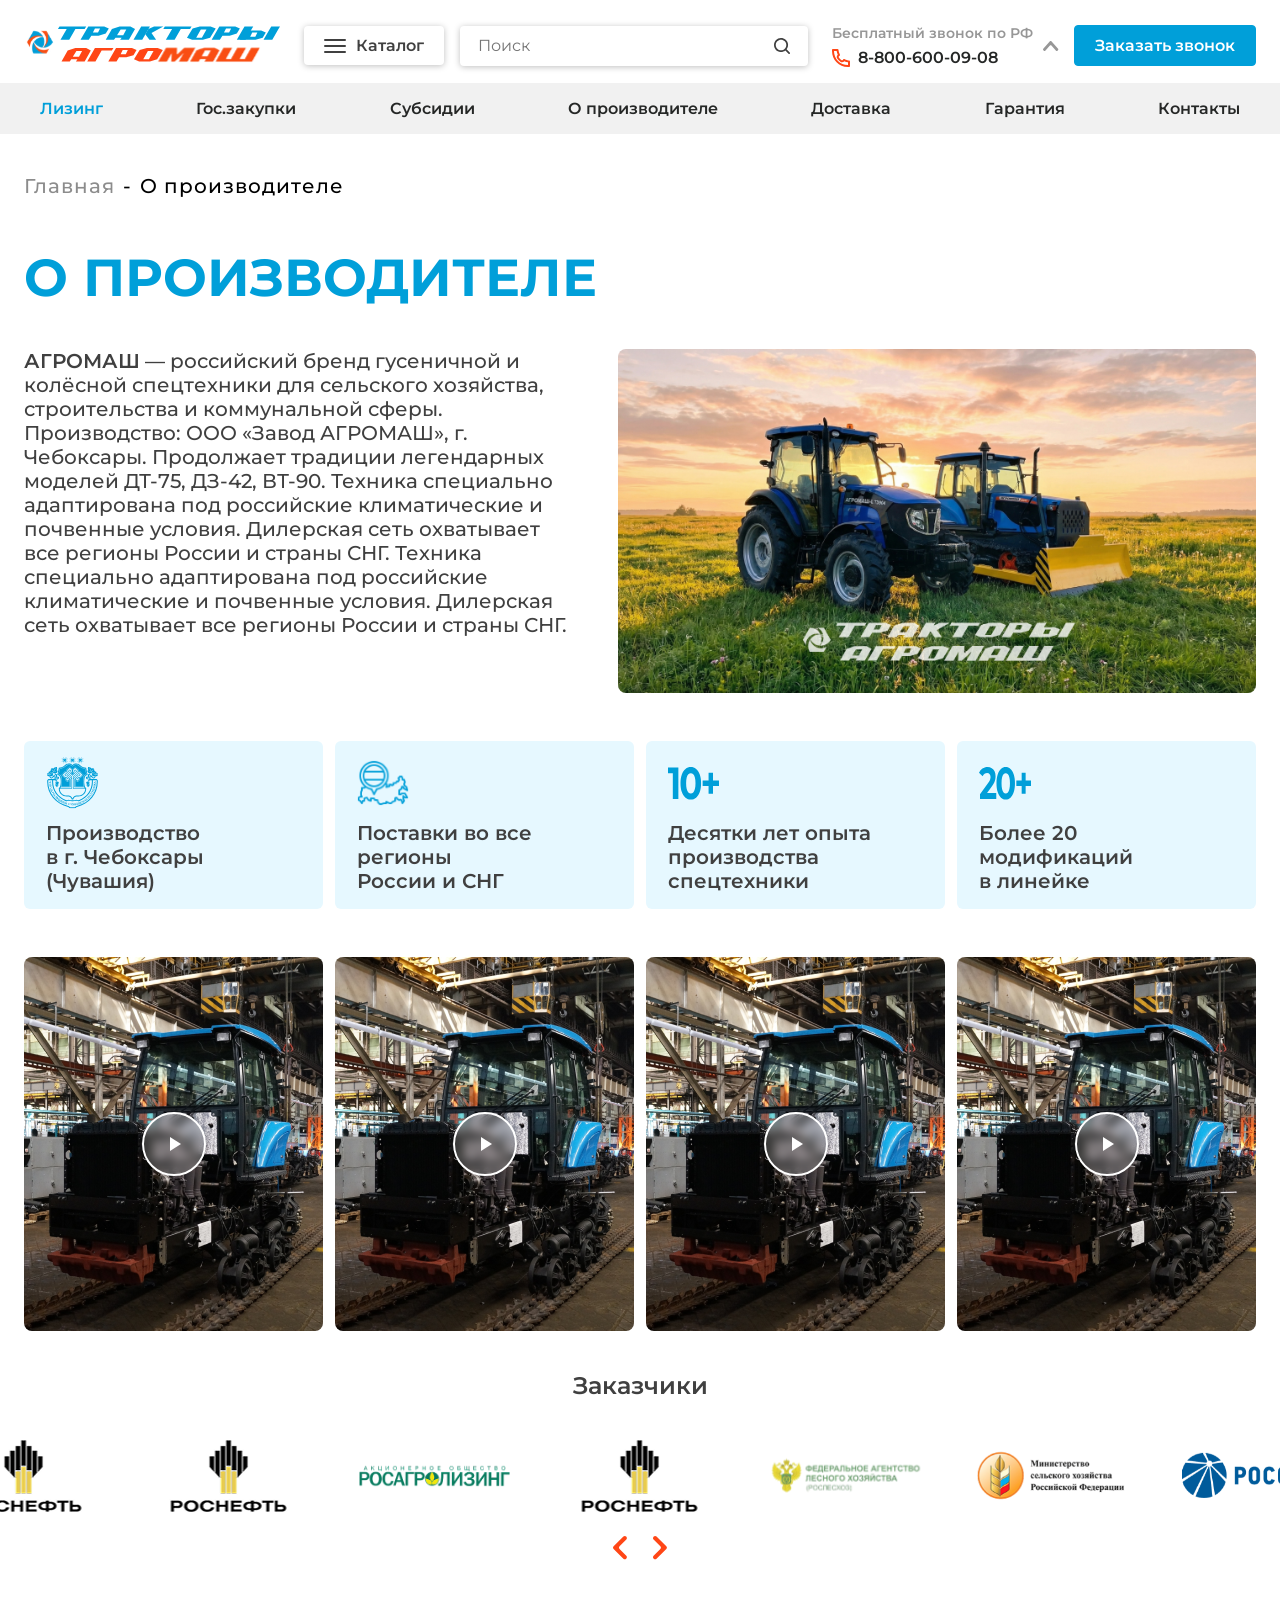
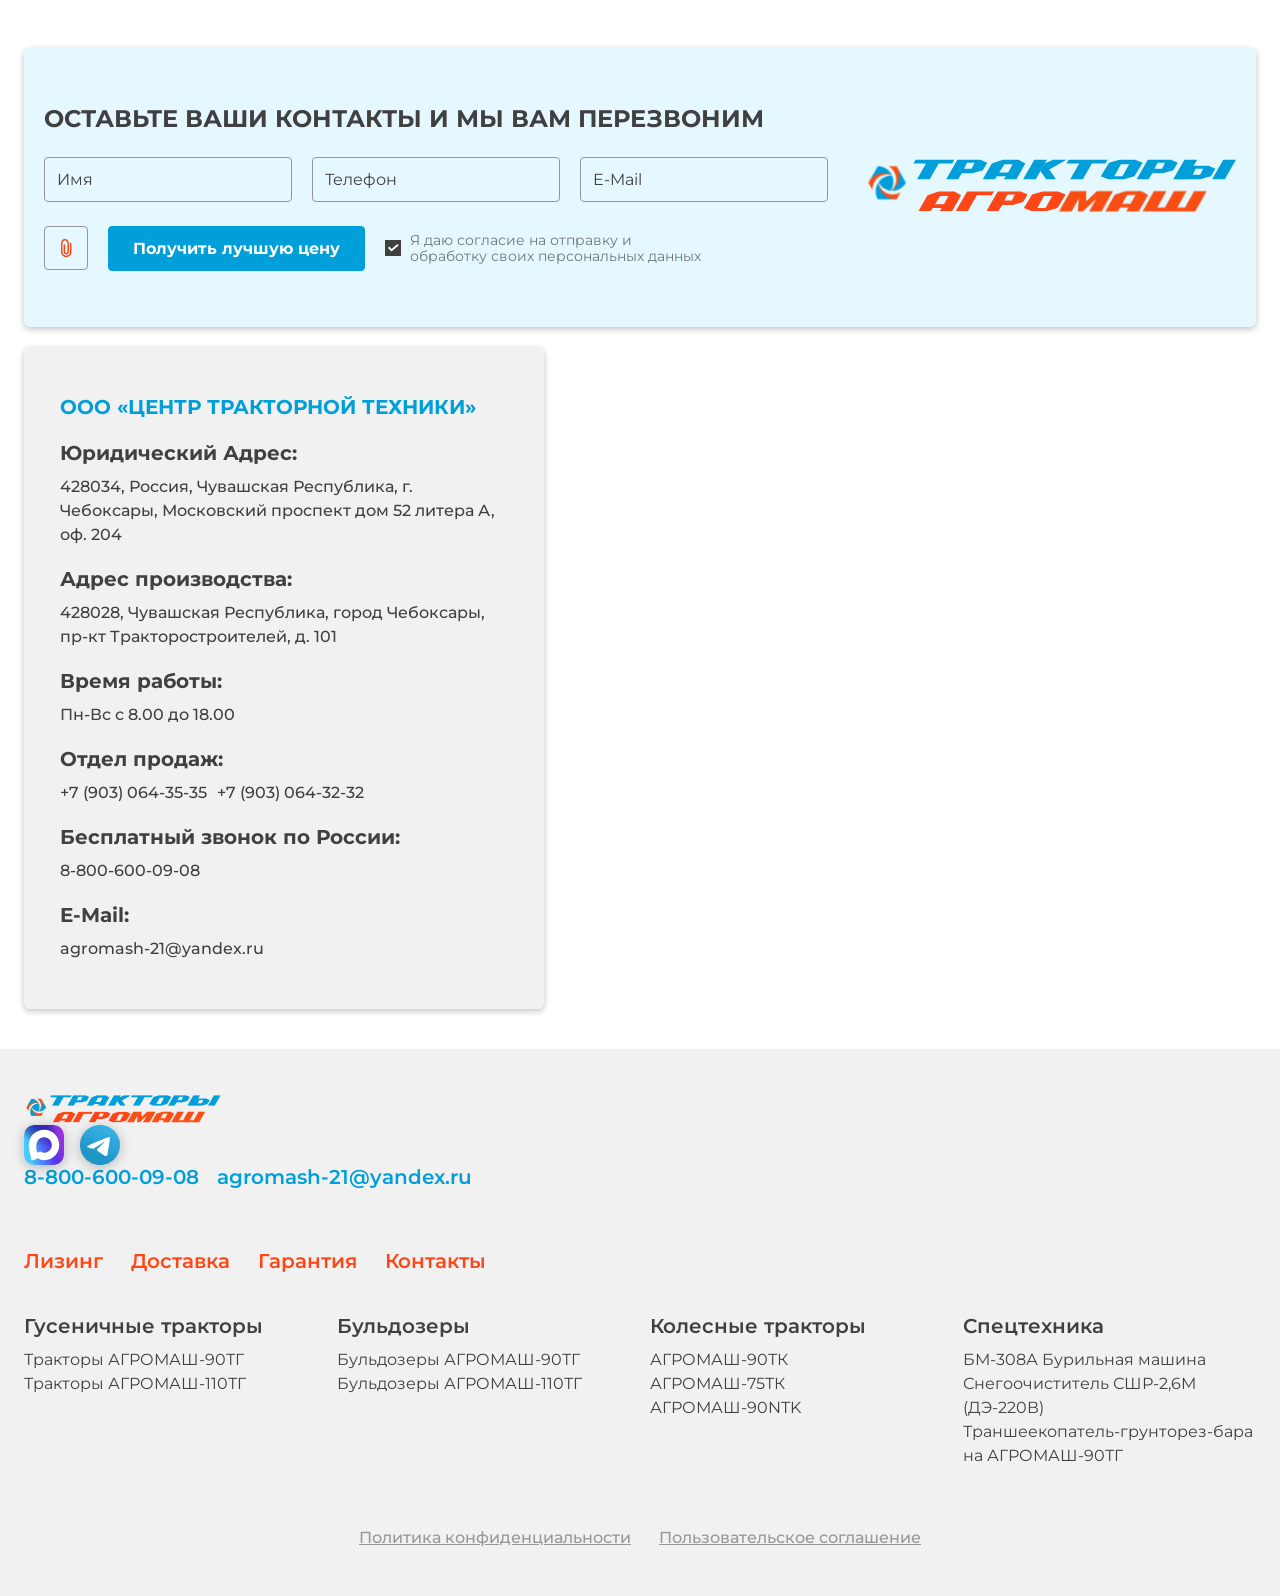
==== commit 84a8dac6: "upd 0.8" ====
--- a/pages/about.html
+++ b/pages/about.html
@@ -21,7 +21,7 @@
                                 <div class="header__catalog-trigger-icon">
                                     <span></span>
                                     <span></span>
-                                    <span></span>
+                                    <span></span> 
                                 </div>
                                 <span class="header__catalog-trigger-text">Каталог</span>
                             </button>
@@ -50,8 +50,22 @@
                                             </svg>
                                         </div>
                                     </div>
+                                    <div class="header-contacts__mobile-trigger">
+                                        <div class="header-contacts__mobile-trigger-icon">
+                                            <svg width="20" height="20" viewBox="0 0 20 20" fill="none" xmlns="http://www.w3.org/2000/svg">
+                                                <path d="M6.31635 6.25008C5.13591 7.2531 4.70334 9.08237 5.72261 10.5499C6.67643 11.9231 7.87798 13.1244 9.25089 14.0778C10.7185 15.0968 12.5477 14.6642 13.5506 13.4837L13.5618 13.4889C14.8427 14.0823 16.2034 14.489 17.6 14.6963V17.6H17.5988H17.5957C8.82365 17.6124 2.19063 10.9022 2.20001 2.20395V2.2H5.10331L5.10349 2.20129C5.3108 3.59772 5.71737 4.95719 6.31085 6.23819L6.31635 6.25008ZM17.5988 19.8H18.7C19.3075 19.8 19.8 19.3075 19.8 18.7V13.7475C19.8 13.2023 19.4007 12.7394 18.8615 12.6595L17.9219 12.52C16.7335 12.3437 15.5766 11.9976 14.4865 11.4926L13.6583 11.109C13.1784 10.8867 12.6082 11.0374 12.3009 11.4678L11.926 11.9926C11.5974 12.4527 10.9701 12.5932 10.5057 12.2707C9.34824 11.467 8.33371 10.4526 7.52952 9.29489C7.20699 8.83047 7.34751 8.20314 7.80758 7.87457L8.33228 7.49988C8.76271 7.19247 8.91341 6.62223 8.6911 6.14229L8.30698 5.31336C7.80197 4.22334 7.45605 3.06651 7.27965 1.87824L7.14014 0.938476C7.0601 0.399256 6.5972 0 6.05207 0H1.10001C0.492503 0 1.12498e-05 0.492492 1.12498e-05 1.1V2.20157C-0.0106808 12.1087 7.60125 19.8142 17.5988 19.8Z" fill="#FF4616" />
+                                            </svg>
+                                        </div>
+                                        <svg width="16" height="10" viewBox="0 0 16 10" class="header-contacts__mobile-trigger-icon-arrow" fill="none" xmlns="http://www.w3.org/2000/svg">
+                                            <path d="M14.5194 9.67608C14.1224 10.1181 13.4297 10.1185 13.0322 9.67689L8.39949 4.53025C8.00226 4.08895 7.31024 4.08895 6.91301 4.53025L2.2803 9.67689C1.88278 10.1185 1.19014 10.1181 0.793095 9.67608L0.256431 9.07858C-0.0849472 8.6985 -0.0849478 8.12222 0.25643 7.74214L6.91228 0.331781C7.30962 -0.110596 8.00288 -0.110596 8.40022 0.331782L15.0561 7.74215C15.3974 8.12222 15.3974 8.6985 15.0561 9.07858L14.5194 9.67608Z" fill="#979797" />
+                                        </svg>
+                                    </div>
                                     <div class="header-contacts__dropdown">
                                         <div class="header-contacts__dropdown-wrapper">
+                                            <div class="header-contacts__item">
+                                                <span class="header-contacts__item-label">Бесплатный звонок по РФ</span>
+                                                <a href="" class="header-contacts__item-link phone">8-800-600-09-08</a>
+                                            </div>
                                             <div class="header-contacts__item">
                                                 <span class="header-contacts__item-label">Отдел продаж</span>
                                                 <a href="" class="header-contacts__item-link phone">+7 (903) 064-35-35</a>
@@ -83,20 +97,21 @@
                             </div>
                             <button class="header__btn">Заказать звонок</button>
                             <button class="btn-menu">
-                                <span></span>
-                                <span></span>
-                                <span></span>
+                                <div class="btn-menu__wrapper">
+                                    <span></span>
+                                    <span></span>
+                                    <span></span>
+                                </div>
                             </button>
                         </div>
                     </div>
                     
-                    <!-- Menu -->
                     <div class="catalog-menu">
                         <div class="catalog-menu__wrapper">
                             <div class="catalog-menu__side">
                                 <ul class="catalog-menu-section">
                                     <li class="catalog-menu-section__item">
-                                        <a href="" class="catalog-menu-section__head">
+                                        <a href="./catalog-section.html" class="catalog-menu-section__head">
                                             <span class="catalog-menu-section__head-name">Гусеничные тракторы</span>
                                         </a>
                                         <div class="catalog-menu__subsection">
@@ -121,7 +136,7 @@
                                         </div>
                                     </li>
                                     <li class="catalog-menu-section__item">
-                                        <a href="" class="catalog-menu-section__head">
+                                        <a href="./catalog-section.html" class="catalog-menu-section__head">
                                             <span class="catalog-menu-section__head-name">Бульдозеры</span>
                                         </a>
                                         <div class="catalog-menu__subsection">
@@ -133,7 +148,7 @@
                                         </div>
                                     </li>
                                     <li class="catalog-menu-section__item">
-                                        <a href="" class="catalog-menu-section__head">
+                                        <a href="./catalog-section.html" class="catalog-menu-section__head">
                                             <span class="catalog-menu-section__head-name">Колёсные тракторы</span>
                                         </a>
                                         <div class="catalog-menu__subsection">
@@ -145,7 +160,7 @@
                                         </div>
                                     </li>
                                     <li class="catalog-menu-section__item">
-                                        <a href="" class="catalog-menu-section__head">
+                                        <a href="./catalog-section.html" class="catalog-menu-section__head">
                                             <span class="catalog-menu-section__head-name">Навесное оборудование</span>
                                         </a>
                                         <div class="catalog-menu__subsection">
@@ -157,7 +172,7 @@
                                         </div>
                                     </li>
                                     <li class="catalog-menu-section__item">
-                                        <a href="" class="catalog-menu-section__head">
+                                        <a href="./catalog-section-repair.html" class="catalog-menu-section__head">
                                             <span class="catalog-menu-section__head-name">Запчасти</span>
                                         </a>
                                         <div class="catalog-menu__subsection">
@@ -169,7 +184,7 @@
                                         </div>
                                     </li>
                                     <li class="catalog-menu-section__item">
-                                        <a href="" class="catalog-menu-section__head">
+                                        <a href="./catalog-section.html" class="catalog-menu-section__head">
                                             <span class="catalog-menu-section__head-name">Спецтехника</span>
                                         </a>
                                         <div class="catalog-menu__subsection">
@@ -217,31 +232,178 @@
                     <nav class="menu">
                         <ul class="menu-nav">
                             <li class="menu-nav__item">
-                                <a href="" class="menu-nav__link menu-nav__link--active">Лизинг</a>
+                                <a href="./leasing.html" class="menu-nav__link menu-nav__link--active">Лизинг</a>
                             </li>
                             <li class="menu-nav__item">
-                                <a href="" class="menu-nav__link">Гос.закупки</a>
+                                <a href="./zakupki.html" class="menu-nav__link">Гос.закупки</a>
                             </li>
                             <li class="menu-nav__item">
-                                <a href="" class="menu-nav__link">Субсидии</a>
+                                <a href="./subsidies.html" class="menu-nav__link">Субсидии</a>
                             </li>
                             <li class="menu-nav__item">
-                                <a href="" class="menu-nav__link">О производителе</a>
+                                <a href="./about.html" class="menu-nav__link">О производителе</a>
                             </li>
                             <li class="menu-nav__item">
-                                <a href="" class="menu-nav__link">Доставка</a>
+                                <a href="./delivery.html" class="menu-nav__link">Доставка</a>
                             </li>
                             <li class="menu-nav__item">
-                                <a href="" class="menu-nav__link">Гарантия</a>
+                                <a href="./guarantees.html" class="menu-nav__link">Гарантия</a>
                             </li>
                             <li class="menu-nav__item">
-                                <a href="" class="menu-nav__link">Контакты</a>
+                                <a href="./contacts.html" class="menu-nav__link">Контакты</a>
                             </li>
                         </ul>
                     </nav>
                 </div>
             </div>
-
+        </div>
+        <div class="mobile-menu">
+            <div class="mobile-menu__wrapper">
+                <div class="mobile-menu__search">
+                    <form action="" class="header-search header-search--desktop">
+                        <input type="text" name="q" placeholder="Поиск" class="header-search__input" autocomplete="off">
+                        <button class="header-search__btn"  type="submit">
+                            <svg width="16" height="16" viewBox="0 0 16 16" fill="none" xmlns="http://www.w3.org/2000/svg">
+                                <path d="M7.03137 12.3046C7.72386 12.3046 8.40956 12.1682 9.04934 11.9032C9.68911 11.6382 10.2704 11.2497 10.7601 10.7601C11.2497 10.2704 11.6382 9.68911 11.9032 9.04934C12.1682 8.40956 12.3046 7.72386 12.3046 7.03137C12.3046 6.33889 12.1682 5.65318 11.9032 5.01341C11.6382 4.37363 11.2497 3.79232 10.7601 3.30266C10.2704 2.813 9.68911 2.42458 9.04934 2.15957C8.40956 1.89457 7.72386 1.75817 7.03137 1.75817C5.63283 1.75817 4.29157 2.31374 3.30266 3.30266C2.31374 4.29157 1.75817 5.63283 1.75817 7.03137C1.75817 8.42991 2.31374 9.77117 3.30266 10.7601C4.29157 11.749 5.63283 12.3046 7.03137 12.3046ZM12.5858 11.3431L15.7321 14.4894C15.816 14.5706 15.8829 14.6676 15.9289 14.7748C15.9749 14.8821 15.999 14.9974 16 15.1141C16.0009 15.2308 15.9786 15.3465 15.9343 15.4545C15.8901 15.5625 15.8247 15.6606 15.7421 15.743C15.6596 15.8255 15.5614 15.8907 15.4534 15.9348C15.3453 15.9789 15.2296 16.0011 15.1129 16C14.9962 15.9989 14.8809 15.9746 14.7737 15.9284C14.6665 15.8823 14.5696 15.8153 14.4886 15.7313L11.3422 12.5849C9.9294 13.6816 8.15175 14.1987 6.37113 14.0308C4.59051 13.863 2.94078 13.0229 1.75778 11.6815C0.574778 10.3401 -0.0525668 8.59834 0.00345308 6.81071C0.059473 5.02308 0.794647 3.32398 2.05931 2.05931C3.32398 0.794647 5.02308 0.059473 6.81071 0.00345308C8.59834 -0.0525668 10.3401 0.574778 11.6815 1.75778C13.0229 2.94078 13.863 4.59051 14.0308 6.37113C14.1987 8.15175 13.6816 9.9294 12.5849 11.3422L12.5858 11.3431Z" />
+                            </svg>
+                        </button>
+                    </form>
+                </div>
+                <div class="mobile-menu__nav">
+                    <ul class="mobile-menu-nav">
+                        <li class="mobile-menu-nav__item">
+                            <a href="./leasing.html" class="mobile-menu-nav__link mobile-menu-nav__link--active">Лизинг</a>
+                        </li>
+                        <li class="mobile-menu-nav__item">
+                            <a href="./zakupki.html" class="mobile-menu-nav__link">Гос.закупки</a>
+                        </li>
+                        <li class="mobile-menu-nav__item">
+                            <a href="./subsidies.html" class="mobile-menu-nav__link">Субсидии</a>
+                        </li>
+                        <li class="mobile-menu-nav__item">
+                            <a href="./about.html" class="mobile-menu-nav__link">О производителе</a>
+                        </li>
+                        <li class="mobile-menu-nav__item">
+                            <a href="./delivery.html" class="mobile-menu-nav__link">Доставка</a>
+                        </li>
+                        <li class="mobile-menu-nav__item">
+                            <a href="./guarantees.html" class="mobile-menu-nav__link">Гарантия</a>
+                        </li>
+                        <li class="mobile-menu-nav__item">
+                            <a href="./contacts.html" class="mobile-menu-nav__link">Контакты</a>
+                        </li>
+                    </ul>
+                </div>
+                <div class="mobile-menu__sections">
+                    <div class="mobile-menu__sections-top">
+                        <a href="" class="mobile-menu__sections-title">Каталог</a>
+                    </div>
+                    <div class="mobile-menu__sections-wrapper mobile-menu__sections-wrapper--md">
+                        <div class="mobile-menu-sections">
+                            <button class="mobile-menu-sections__trigger">Гусеничные тракторы</button>
+                            <button class="mobile-menu-sections__trigger">Бульдозеры</button>
+                            <button class="mobile-menu-sections__trigger">Колёсные тракторы</button>
+                            <button class="mobile-menu-sections__trigger">Навесное оборудование</button>
+                            <button class="mobile-menu-sections__trigger">Запчасти</button>
+                            <button class="mobile-menu-sections__trigger">Спецтехника</button>
+                        </div>
+                    </div>
+                    <div class="mobile-menu__sections-wrapper mobile-menu__sections-wrapper--xs">
+                        <ul class="mobile-menu-section-list">
+                            <li class="mobile-menu-section-list__item">
+                                <button type="button" class="mobile-menu-section-list__trigger">Гусеничные тракторы</button>
+                                <div class="mobile-menu-section-list__content">
+                                    <div class="mobile-menu-section-list__content-wrapper">
+                                        <a href="" class="mobile-menu-section-list__content-link">Тракторы АРОМАШ 90ТГ</a>
+                                        <a href="" class="mobile-menu-section-list__content-link">Тракторы АРОМАШ 90ТГ</a>
+                                    </div>
+                                </div>
+                            </li>
+                            <li class="mobile-menu-section-list__item">
+                                <button type="button" class="mobile-menu-section-list__trigger">Бульдозеры</button>
+                                <div class="mobile-menu-section-list__content">
+                                    <div class="mobile-menu-section-list__content-wrapper">
+                                        <a href="" class="mobile-menu-section-list__content-link">Тракторы АРОМАШ 90ТГ</a>
+                                        <a href="" class="mobile-menu-section-list__content-link">Тракторы АРОМАШ 90ТГ</a>
+                                    </div>
+                                </div>
+                            </li>
+                            <li class="mobile-menu-section-list__item">
+                                <button type="button" class="mobile-menu-section-list__trigger">Колёсные тракторы</button>
+                                <div class="mobile-menu-section-list__content">
+                                    <div class="mobile-menu-section-list__content-wrapper">
+                                        <a href="" class="mobile-menu-section-list__content-link">Тракторы АРОМАШ 90ТГ</a>
+                                        <a href="" class="mobile-menu-section-list__content-link">Тракторы АРОМАШ 90ТГ</a>
+                                    </div>
+                                </div>
+                            </li>
+                            <li class="mobile-menu-section-list__item">
+                                <button type="button" class="mobile-menu-section-list__trigger">Навесное оборудование</button>
+                                <div class="mobile-menu-section-list__content">
+                                    <div class="mobile-menu-section-list__content-wrapper">
+                                        <a href="" class="mobile-menu-section-list__content-link">Тракторы АРОМАШ 90ТГ</a>
+                                        <a href="" class="mobile-menu-section-list__content-link">Тракторы АРОМАШ 90ТГ</a>
+                                    </div>
+                                </div>
+                            </li>
+                            <li class="mobile-menu-section-list__item">
+                                <button type="button" class="mobile-menu-section-list__trigger">Запчасти</button>
+                                <div class="mobile-menu-section-list__content">
+                                    <div class="mobile-menu-section-list__content-wrapper">
+                                        <a href="" class="mobile-menu-section-list__content-link">Тракторы АРОМАШ 90ТГ</a>
+                                        <a href="" class="mobile-menu-section-list__content-link">Тракторы АРОМАШ 90ТГ</a>
+                                    </div>
+                                </div>
+                            </li>
+                            <li class="mobile-menu-section-list__item">
+                                <button type="button" class="mobile-menu-section-list__trigger">Спецтехника</button>
+                                <div class="mobile-menu-section-list__content">
+                                    <div class="mobile-menu-section-list__content-wrapper">
+                                        <a href="" class="mobile-menu-section-list__content-link">Тракторы АРОМАШ 90ТГ</a>
+                                        <a href="" class="mobile-menu-section-list__content-link">Тракторы АРОМАШ 90ТГ</a>
+                                    </div>
+                                </div>
+                            </li>
+                        </ul>
+                    </div>
+                </div>
+                <div class="mobile-menu__subsections">
+                    <!-- <div class="mobile-menu__subsections-wrapper-secondary">
+                        <a href="" class="mobile-menu__subsections-secondary-link">Трансмиссия</a>
+                        <a href="" class="mobile-menu__subsections-secondary-link">Трансмиссия</a>
+                        <a href="" class="mobile-menu__subsections-secondary-link">Трансмиссия</a>
+                        <a href="" class="mobile-menu__subsections-secondary-link">Трансмиссия</a>
+                        <a href="" class="mobile-menu__subsections-secondary-link">Трансмиссия</a>
+                        <a href="" class="mobile-menu__subsections-secondary-link">Трансмиссия</a>
+                    </div> -->
+                    <div class="mobile-menu__subsections-wrapper-main">
+                        <div class="mobile-menu__subsections-wrapper-main-item">
+                            <a href="./catalog-section.html" class="section-card">
+                                <div class="section-card__image">
+                                    <img src="../assets/img/other/section-card.png" alt="">
+                                </div>
+                                <span class="section-card__text">Тракторы АРОМАШ 90ТГ</span>
+                            </a>
+                        </div>
+                        <div class="mobile-menu__subsections-wrapper-main-item">
+                            <a href="./catalog-section.html" class="section-card">
+                                <div class="section-card__image">
+                                    <img src="../assets/img/other/section-card.png" alt="">
+                                </div>
+                                <span class="section-card__text">Тракторы АРОМАШ 90ТГ</span>
+                            </a>
+                        </div>
+                        <div class="mobile-menu__subsections-wrapper-main-item">
+                            <a href="./catalog-section.html" class="section-card">
+                                <div class="section-card__image">
+                                    <img src="../assets/img/other/section-card.png" alt="">
+                                </div>
+                                <span class="section-card__text">Тракторы АРОМАШ 90ТГ</span>
+                            </a>
+                        </div>
+                    </div>
+                </div>
+            </div>
         </div>
     </header>
 
--- a/css/main.css
+++ b/css/main.css
@@ -108,23 +108,23 @@
   color: var(--main-color);
 }
 h1 span {
-  font-size: 40px;
+  font-size: 2.5rem;
   color: var(--secondary-color);
 }
 
 h2, .h2 {
   font-weight: 600;
-  font-size: 40px;
+  font-size: 2.5rem;
   color: var(--secondary-color);
 }
 @media (max-width: 768px) {
   h2, .h2 {
-    font-size: 36px;
+    font-size: 2rem;
   }
 }
 @media (max-width: 480px) {
   h2, .h2 {
-    font-size: 24px;
+    font-size: 1.5rem;
     text-align: center;
   }
 }
@@ -209,11 +209,21 @@
 .header__top {
   padding: 32px 0 24px;
 }
+@media (max-width: 1280px) {
+  .header__top {
+    padding: 24px 0 16px;
+  }
+}
 .header__top-wrapper {
   display: flex;
   justify-content: space-between;
   align-items: center;
   gap: 35px;
+}
+@media (max-width: 1280px) {
+  .header__top-wrapper {
+    gap: 24px;
+  }
 }
 .header__top-middle {
   display: flex;
@@ -222,14 +232,40 @@
   flex-grow: 1;
   gap: 24px;
 }
+@media (max-width: 1280px) {
+  .header__top-middle {
+    gap: 16px;
+  }
+}
+@media (max-width: 1024px) {
+  .header__top-middle {
+    display: none;
+  }
+}
 .header__top-right {
   display: flex;
   justify-content: space-between;
   align-items: center;
+  flex-shrink: 0;
   gap: 18px;
+}
+@media (max-width: 1280px) {
+  .header__top-right {
+    gap: 12px;
+  }
+}
+@media (max-width: 1024px) {
+  .header__top-right {
+    gap: 18px;
+  }
 }
 .header__bottom {
   background: #f1f1f1;
+}
+@media (max-width: 1024px) {
+  .header__bottom {
+    display: none;
+  }
 }
 .header__catalog-trigger {
   display: flex;
@@ -275,6 +311,11 @@
   font-size: 1.25rem;
   text-align: center;
   color: var(--secondary-color);
+}
+@media (max-width: 1280px) {
+  .header__catalog-trigger-text {
+    font-size: 1rem;
+  }
 }
 .header__search-wrapper {
   max-width: 470px;
@@ -289,6 +330,16 @@
   font-size: 1.25rem;
   color: #fff;
 }
+@media (max-width: 1280px) {
+  .header__btn {
+    font-size: 1rem;
+  }
+}
+@media (max-width: 1024px) {
+  .header__btn {
+    display: none;
+  }
+}
 
 .header-search {
   position: relative;
@@ -298,6 +349,11 @@
   background: #fff;
   overflow: hidden;
 }
+@media (max-width: 1280px) {
+  .header-search {
+    height: 40px;
+  }
+}
 .header-search__input {
   height: inherit;
   border-radius: inherit;
@@ -320,18 +376,65 @@
   fill: var(--main-color);
 }
 
-.header-contacts {
-  position: relative;
-  min-width: 230px;
-}
-.header-contacts:hover .header-contacts__dropdown {
-  opacity: 1;
-  visibility: visible;
-  pointer-events: auto;
-  transform: translateY(0);
-}
-.header-contacts:hover .header-contacts__top-trigger {
-  rotate: 180deg;
+@media (min-width: 601px) {
+  .header-contacts {
+    position: relative;
+    min-width: 230px;
+  }
+}
+@media (max-width: 600px) {
+  .header-contacts.open .header-contacts__dropdown {
+    opacity: 1;
+    visibility: visible;
+    pointer-events: auto;
+    transform: translateY(0);
+  }
+  .header-contacts.open .header-contacts__mobile-trigger-icon-arrow {
+    rotate: 180deg;
+  }
+}
+@media (min-width: 601px) {
+  .header-contacts:hover .header-contacts__dropdown {
+    opacity: 1;
+    visibility: visible;
+    pointer-events: auto;
+    transform: translateY(0);
+  }
+}
+@media (min-width: 601px) {
+  .header-contacts:hover .header-contacts__top-trigger {
+    rotate: 180deg;
+  }
+}
+.header-contacts__mobile-trigger {
+  display: none;
+}
+@media (max-width: 600px) {
+  .header-contacts__mobile-trigger {
+    display: flex;
+    align-items: center;
+    gap: 4px;
+    border-radius: 4px;
+    padding: 6px 12px;
+    box-shadow: 0 2px 6px 0 rgba(0, 0, 0, 0.25);
+    background: #fff;
+    cursor: pointer;
+  }
+}
+@media (max-width: 600px) and (max-width: 480px) {
+  .header-contacts__mobile-trigger {
+    padding: 2px 6px;
+  }
+}
+.header-contacts__mobile-trigger-icon {
+  width: 32px;
+  height: 32px;
+  display: flex;
+  justify-content: center;
+  align-items: center;
+}
+.header-contacts__mobile-trigger-icon-arrow {
+  transition: rotate 0.3s;
 }
 .header-contacts__top {
   display: flex;
@@ -340,6 +443,16 @@
   position: relative;
   z-index: 3;
   cursor: pointer;
+}
+@media (max-width: 1280px) {
+  .header-contacts__top {
+    gap: 10px;
+  }
+}
+@media (max-width: 600px) {
+  .header-contacts__top {
+    display: none;
+  }
 }
 .header-contacts__top .header-contacts__item-link::before {
   content: url("/assets/img/icons/i-phone-active.svg") !important;
@@ -393,6 +506,15 @@
   width: calc(100% + 20px);
   z-index: 2;
 }
+@media (max-width: 600px) {
+  .header-contacts__dropdown {
+    width: 250px;
+    padding: 18px 10px;
+    top: 100%;
+    left: auto;
+    right: 16px;
+  }
+}
 .header-contacts__dropdown-wrapper {
   display: flex;
   flex-direction: column;
@@ -407,6 +529,303 @@
 }
 .header-social img {
   filter: drop-shadow(0 2px 6px rgba(0, 0, 0, 0.25));
+}
+
+.btn-menu {
+  display: none;
+  width: 44px;
+  height: 44px;
+  border-radius: 4px;
+  box-shadow: 0 2px 6px 0 rgba(0, 0, 0, 0.25);
+  background: #fff;
+}
+@media (max-width: 1024px) {
+  .btn-menu {
+    display: flex;
+    justify-content: center;
+    align-items: center;
+  }
+}
+@media (max-width: 480px) {
+  .btn-menu {
+    width: 36px;
+    height: 36px;
+  }
+}
+.btn-menu__wrapper {
+  position: relative;
+  width: 22px;
+  height: 14px;
+  display: flex;
+  flex-direction: column;
+  justify-content: center;
+}
+.btn-menu__wrapper span {
+  position: absolute;
+  background: var(--secondary-color);
+  border-radius: 100px;
+  width: 100%;
+  height: 2px;
+  transition: all 0.3s;
+}
+.btn-menu__wrapper span:first-child {
+  top: 0;
+  left: 0;
+  transform-origin: center;
+}
+.btn-menu__wrapper span:nth-of-type(2) {
+  top: 50%;
+  transform: translateY(-50%);
+  left: 0;
+}
+.btn-menu__wrapper span:last-child {
+  bottom: 0;
+  left: 0;
+  transform-origin: center;
+}
+.btn-menu.open .btn-menu__wrapper {
+  height: 18px;
+  overflow: hidden;
+}
+.btn-menu.open .btn-menu__wrapper span:first-child {
+  display: block;
+  rotate: 45deg;
+  top: auto;
+}
+.btn-menu.open .btn-menu__wrapper span:nth-of-type(2) {
+  transform: translateX(100%);
+}
+.btn-menu.open .btn-menu__wrapper span:last-child {
+  display: block;
+  rotate: -45deg;
+  bottom: auto;
+}
+
+.mobile-menu {
+  display: none;
+  position: absolute;
+  z-index: 3;
+  top: 100%;
+  left: 0;
+  right: 0;
+  box-shadow: 0px 4px 4px 0 rgba(0, 0, 0, 0.25);
+  border-radius: 0 0 16px 16px;
+  background: #fff;
+  padding: 34px 32px 70px;
+}
+@media (min-width: 1025px) {
+  .mobile-menu {
+    display: none !important;
+  }
+}
+.mobile-menu.open {
+  display: block;
+}
+@media (max-width: 600px) {
+  .mobile-menu {
+    border-radius: 0 0 12px 12px;
+    padding: 16px 16px 20px 16px;
+  }
+}
+.mobile-menu__wrapper {
+  display: flex;
+  flex-direction: column;
+  gap: 34px;
+}
+@media (max-width: 600px) {
+  .mobile-menu__wrapper {
+    gap: 32px;
+  }
+}
+.mobile-menu__sections-top {
+  display: flex;
+  justify-content: center;
+}
+.mobile-menu__sections-title {
+  font-weight: 700;
+  font-size: 1.5rem;
+  text-align: center;
+  color: var(--main-color);
+}
+.mobile-menu__sections-wrapper--md {
+  margin-top: 22px;
+}
+@media (max-width: 600px) {
+  .mobile-menu__sections-wrapper--md {
+    display: none;
+  }
+}
+.mobile-menu__sections-wrapper--xs {
+  margin-top: 20px;
+  display: none;
+}
+@media (max-width: 600px) {
+  .mobile-menu__sections-wrapper--xs {
+    display: block;
+  }
+}
+@media (max-width: 600px) {
+  .mobile-menu__subsections {
+    display: none;
+  }
+}
+.mobile-menu__subsections-wrapper-main {
+  display: grid;
+  grid-template-columns: repeat(3, 1fr);
+  gap: 16px;
+}
+@media (max-width: 768px) {
+  .mobile-menu__subsections-wrapper-main {
+    grid-template-columns: repeat(2, 1fr);
+  }
+}
+.mobile-menu__subsections-wrapper-main .section-card__image {
+  max-height: 120px;
+}
+@media (max-width: 768px) {
+  .mobile-menu__subsections-wrapper-main-item:last-child {
+    grid-column: span 2;
+  }
+}
+.mobile-menu__subsections-wrapper-secondary {
+  max-width: 650px;
+  margin: 0 auto;
+  display: grid;
+  grid-template-columns: repeat(2, 1fr);
+  gap: 34px;
+}
+.mobile-menu__subsections-secondary-link {
+  font-weight: 600;
+  font-size: 1.25rem;
+  line-height: 81%;
+  color: var(--secondary-color);
+}
+
+.mobile-menu-nav {
+  display: flex;
+  justify-content: center;
+  flex-wrap: wrap;
+  row-gap: 20px;
+  -moz-column-gap: 40px;
+       column-gap: 40px;
+}
+@media (max-width: 600px) {
+  .mobile-menu-nav {
+    -moz-column-gap: 28px;
+         column-gap: 28px;
+  }
+}
+.mobile-menu-nav__link {
+  font-weight: 600;
+  font-size: 1.25rem;
+  color: var(--secondary-color);
+}
+@media (max-width: 600px) {
+  .mobile-menu-nav__link {
+    font-size: 1rem;
+  }
+}
+.mobile-menu-nav__link--active {
+  color: var(--main-color);
+}
+
+.mobile-menu-sections {
+  display: flex;
+  flex-wrap: wrap;
+  justify-content: center;
+  -moz-column-gap: 40px;
+       column-gap: 40px;
+  row-gap: 20px;
+}
+.mobile-menu-sections__trigger {
+  position: relative;
+  font-weight: 500;
+  font-size: 1.5rem;
+  line-height: 92%;
+  color: #8a8a8a;
+}
+.mobile-menu-sections__trigger.active {
+  color: var(--secondary-color);
+}
+.mobile-menu-sections__trigger.active::after {
+  content: "";
+  position: absolute;
+  height: 2px;
+  width: 100%;
+  bottom: -6px;
+  left: 0;
+  background: var(--secondary-color);
+}
+
+.mobile-menu-section-list {
+  display: flex;
+  flex-direction: column;
+  align-items: center;
+  gap: 20px;
+}
+@media (max-width: 480px) {
+  .mobile-menu-section-list {
+    gap: 16px;
+  }
+}
+.mobile-menu-section-list__item {
+  display: flex;
+  flex-direction: column;
+  align-items: center;
+}
+.mobile-menu-section-list__item.open .mobile-menu-section-list__trigger {
+  position: relative;
+  color: var(--secondary-color);
+}
+.mobile-menu-section-list__item.open .mobile-menu-section-list__trigger::after {
+  content: "";
+  position: absolute;
+  height: 2px;
+  width: 100%;
+  bottom: -6px;
+  left: 0;
+  background: var(--secondary-color);
+}
+.mobile-menu-section-list__item.open .mobile-menu-section-list__content {
+  grid-template-rows: 1fr;
+}
+.mobile-menu-section-list__item.open .mobile-menu-section-list__content-wrapper {
+  padding-top: 20px;
+}
+.mobile-menu-section-list__trigger {
+  font-weight: 500;
+  font-size: 1.25rem;
+  line-height: 110%;
+  color: rgba(64, 64, 64, 0.6);
+}
+@media (max-width: 480px) {
+  .mobile-menu-section-list__trigger {
+    font-size: 1rem;
+  }
+}
+.mobile-menu-section-list__content {
+  display: grid;
+  grid-template-rows: 0fr;
+  overflow: hidden;
+  transition: grid-template-rows 0.3s ease-in-out;
+}
+.mobile-menu-section-list__content-wrapper {
+  min-height: 0;
+  display: flex;
+  flex-direction: column;
+  transition: padding-top 0.3s ease-in-out;
+}
+.mobile-menu-section-list__content-link {
+  font-weight: 500;
+  font-size: 1rem;
+  line-height: 194%;
+  text-align: center;
+  color: var(--secondary-color);
+}
+@media (max-width: 480px) {
+  .mobile-menu-section-list__content-link {
+    font-size: 0.875rem;
+  }
 }
 
 .catalog-menu {
@@ -416,12 +835,24 @@
   transition: opacity 0.3s;
   position: absolute;
 }
+@media (max-width: 1440px) {
+  .catalog-menu {
+    right: 0;
+    left: 0;
+    width: 100%;
+  }
+}
+@media (max-width: 1024px) {
+  .catalog-menu {
+    display: none;
+  }
+}
 .catalog-menu.open {
   opacity: 1;
   pointer-events: auto;
   z-index: 100;
 }
-.catalog-menu.open__wrapper {
+.catalog-menu.open .catalog-menu__wrapper {
   transform: translateY(0);
 }
 .catalog-menu.open .catalog-menu__subsection--main {
@@ -438,6 +869,11 @@
   transition: width 0.3s ease-in-out, transform 0.3s;
   width: 1440px;
 }
+@media (max-width: 1440px) {
+  .catalog-menu__wrapper {
+    width: 100%;
+  }
+}
 .catalog-menu__wrapper::after {
   content: "";
   width: 0;
@@ -465,6 +901,11 @@
   padding: 56px 28px;
   border-radius: 6px 0 0 6px;
   background: #fff;
+}
+@media (max-width: 1280px) {
+  .catalog-menu__side {
+    padding: 40px 28px 40px 16px;
+  }
 }
 .catalog-menu__subsection {
   position: absolute;
@@ -490,6 +931,11 @@
   padding: 56px 12px;
   z-index: 2;
 }
+@media (max-width: 1280px) {
+  .catalog-menu__subsection-wrapper {
+    padding: 40px 12px;
+  }
+}
 .catalog-menu__subsection-list {
   height: 345px;
 }
@@ -527,11 +973,21 @@
   backdrop-filter: blur(3px);
   pointer-events: auto;
 }
+@media (max-width: 1024px) {
+  .header:has(.catalog-menu.open)::before {
+    display: none;
+  }
+}
 
 .catalog-menu-section {
   display: flex;
   flex-direction: column;
   gap: 32px;
+}
+@media (max-width: 1280px) {
+  .catalog-menu-section {
+    gap: 24px;
+  }
 }
 .catalog-menu-section__item:hover .catalog-menu-section__head-name {
   color: var(--main-color);
@@ -558,6 +1014,11 @@
   color: var(--secondary-color);
   transition: color 0.3s;
 }
+@media (max-width: 1280px) {
+  .catalog-menu-section__head-name {
+    font-size: 1.25rem;
+  }
+}
 
 .catalog-menu-subsection {
   display: grid;
@@ -573,8 +1034,18 @@
   padding: 20px 18px;
   gap: 16px;
 }
+@media (max-width: 1280px) {
+  .catalog-menu-subsection--main .catalog-menu-subsection__item {
+    height: 240px;
+  }
+}
 .catalog-menu-subsection--main .catalog-menu-subsection__item-img {
   height: 220px;
+}
+@media (max-width: 1280px) {
+  .catalog-menu-subsection--main .catalog-menu-subsection__item-img {
+    height: 160px;
+  }
 }
 .catalog-menu-subsection--main .catalog-menu-subsection__item-name {
   font-size: 1.25rem;
@@ -618,30 +1089,102 @@
   background: rgba(217, 217, 217, 0.38);
   padding: 46px 0;
 }
+@media (max-width: 600px) {
+  .footer {
+    padding: 28px 0;
+  }
+}
 .footer__wrapper {
+  display: flex;
+  flex-direction: column;
+  gap: 60px;
+}
+@media (max-width: 600px) {
+  .footer__wrapper {
+    gap: 32px;
+  }
+}
+.footer__top {
   display: flex;
   justify-content: space-between;
   gap: 40px;
 }
-.footer__left {
+@media (max-width: 600px) {
+  .footer__top {
+    flex-direction: column;
+    align-items: center;
+    gap: 32px;
+  }
+}
+.footer__top-logo {
+  display: block;
+  height: -moz-fit-content;
+  height: fit-content;
+}
+@media (max-width: 768px) {
+  .footer__top-left {
+    display: flex;
+    flex-direction: column;
+    gap: 24px;
+  }
+}
+@media (max-width: 600px) {
+  .footer__top-left {
+    flex-direction: row;
+    justify-content: space-between;
+    align-items: center;
+    width: 100%;
+  }
+}
+.footer__top-left .footer-social {
+  display: none;
+}
+@media (max-width: 768px) {
+  .footer__top-left .footer-social {
+    display: flex;
+  }
+}
+.footer__top-right {
   display: flex;
   flex-direction: column;
-  gap: 32px;
-}
-.footer__right {
-  max-width: 1100px;
+  align-items: flex-end;
+  gap: 18px;
+}
+@media (max-width: 768px) {
+  .footer__top-right .footer-social {
+    display: none;
+  }
+}
+.footer__content {
   width: 100%;
 }
 .footer__row {
   margin-top: 40px;
   display: flex;
-  gap: 32px;
+  gap: 20px;
+}
+@media (max-width: 992px) {
+  .footer__row {
+    display: grid;
+    grid-template-columns: repeat(2, 1fr);
+  }
+}
+@media (max-width: 600px) {
+  .footer__row {
+    grid-template-columns: 1fr;
+    gap: 20px;
+  }
 }
 .footer__col {
   display: flex;
   flex-direction: column;
   gap: 8px;
   width: -webkit-fill-available;
+}
+@media (max-width: 600px) {
+  .footer__col {
+    align-items: center;
+  }
 }
 .footer__col-head {
   font-weight: 600;
@@ -649,6 +1192,13 @@
   line-height: 135%;
   color: var(--secondary-color);
 }
+@media (max-width: 600px) {
+  .footer__col-list {
+    display: flex;
+    flex-direction: column;
+    align-items: center;
+  }
+}
 .footer__col-link {
   font-weight: 400;
   font-size: 1rem;
@@ -660,9 +1210,21 @@
   display: flex;
   justify-content: center;
 }
+@media (max-width: 600px) {
+  .footer__bottom {
+    margin-top: 32px;
+  }
+}
 .footer__bottom-list {
   display: flex;
   gap: 28px;
+}
+@media (max-width: 600px) {
+  .footer__bottom-list {
+    flex-direction: column;
+    align-items: center;
+    gap: 6px;
+  }
 }
 .footer__bottom-list a {
   font-weight: 500;
@@ -671,6 +1233,11 @@
   text-decoration: underline;
   color: #979797;
 }
+@media (max-width: 600px) {
+  .footer__bottom-list a {
+    font-size: 0.875rem;
+  }
+}
 
 .footer-social {
   display: flex;
@@ -684,8 +1251,19 @@
 
 .footer-contacts {
   display: flex;
-  flex-direction: column;
-  gap: 6px;
+  gap: 18px;
+}
+@media (max-width: 768px) {
+  .footer-contacts {
+    flex-direction: column;
+    align-items: flex-end;
+  }
+}
+@media (max-width: 600px) {
+  .footer-contacts {
+    align-items: center;
+    gap: 12px;
+  }
 }
 .footer-contacts__link {
   font-weight: 600;
@@ -697,6 +1275,19 @@
 .footer-menu {
   display: flex;
   gap: 54px;
+}
+@media (max-width: 1280px) {
+  .footer-menu {
+    flex-wrap: wrap;
+    -moz-column-gap: 28px;
+         column-gap: 28px;
+    row-gap: 20px;
+  }
+}
+@media (max-width: 1024px) {
+  .footer-menu {
+    justify-content: center;
+  }
 }
 .footer-menu__link {
   font-weight: 600;
@@ -863,60 +1454,6 @@
     padding: 80px 0;
   }
 }
-.btn-menu {
-  display: none;
-  flex-direction: column;
-  justify-content: center;
-  position: relative;
-  width: 14px;
-  height: 10px;
-}
-@media (max-width: 768px) {
-  .btn-menu {
-    display: flex;
-  }
-}
-.btn-menu span {
-  position: absolute;
-  background: #009FD9;
-  border-radius: 100px;
-  width: 100%;
-  height: 2px;
-  transition: all 0.3s;
-}
-.btn-menu span:first-child {
-  top: 0;
-  left: 0;
-  transform-origin: center;
-}
-.btn-menu span:nth-of-type(2) {
-  top: 50%;
-  transform: translateY(-50%);
-  left: 0;
-}
-.btn-menu span:last-child {
-  bottom: 0;
-  left: 0;
-  transform-origin: center;
-}
-.btn-menu--open {
-  height: 16px;
-  overflow: hidden;
-}
-.btn-menu--open span:first-child {
-  display: block;
-  rotate: 45deg;
-  top: auto;
-}
-.btn-menu--open span:nth-of-type(2) {
-  transform: translateX(100%);
-}
-.btn-menu--open span:last-child {
-  display: block;
-  rotate: -45deg;
-  bottom: auto;
-}
-
 .menu-nav {
   display: flex;
   justify-content: space-between;
@@ -940,6 +1477,11 @@
   font-weight: 600;
   font-size: 1.25rem;
   color: #252726;
+}
+@media (max-width: 1280px) {
+  .menu-nav__link {
+    font-size: 1rem;
+  }
 }
 .menu-nav__link--active {
   color: var(--main-color);
@@ -971,13 +1513,15 @@
 .select-wrapper.open .select-wrapper-trigger svg {
   transform: rotate(180deg);
 }
+.select-wrapper.open .select-wrapper-trigger {
+  z-index: 2;
+}
 .select-wrapper-trigger svg {
   flex-shrink: 0;
   transition: transform 0.2s ease;
 }
 .select-wrapper-trigger {
   position: relative;
-  z-index: 2;
   border: 1px solid #979797;
   border-radius: 4px;
   padding: 12px;
@@ -990,6 +1534,10 @@
   font-weight: 400;
   font-size: 1rem;
   color: var(--secondary-color);
+  width: 90%;
+  white-space: nowrap;
+  overflow: hidden;
+  text-overflow: ellipsis;
 }
 .select-wrapper-options {
   opacity: 0;
@@ -1015,9 +1563,16 @@
 .select-wrapper-option {
   padding: 8px 12px;
   cursor: pointer;
+}
+.select-wrapper-option span {
   font-weight: 600;
   font-size: 1.25rem;
   color: var(--secondary-color);
+}
+@media (max-width: 992px) {
+  .select-wrapper-option span {
+    font-size: 1rem;
+  }
 }
 .select-wrapper-option:hover {
   background: var(--accent-color);
@@ -1671,11 +2226,34 @@
   display: flex;
   gap: 44px;
 }
+@media (max-width: 480px) {
+  .tabs-type-1 .tabs__list {
+    width: -moz-fit-content;
+    width: fit-content;
+    margin: 0 auto;
+    gap: 32px;
+  }
+}
+@media (max-width: 400px) {
+  .tabs-type-1 .tabs__list {
+    gap: 14px;
+  }
+}
 .tabs-type-1 .tabs__list li {
   position: relative;
   font-weight: 500;
   font-size: 1.5rem;
   color: rgba(64, 64, 64, 0.6);
+}
+@media (max-width: 480px) {
+  .tabs-type-1 .tabs__list li {
+    font-size: 1.25rem;
+  }
+}
+@media (max-width: 400px) {
+  .tabs-type-1 .tabs__list li {
+    font-size: 1rem;
+  }
 }
 .tabs-type-1 .tabs__list li.active-tab {
   color: var(--secondary-color);
@@ -1689,13 +2267,39 @@
   left: 0;
   background: var(--secondary-color);
 }
+@media (max-width: 480px) {
+  .tabs-type-1 .tabs__list li.active-tab::after {
+    bottom: -10px;
+  }
+}
 .tabs-type-1 .tabs__wrapper {
   margin-top: 64px;
 }
+@media (max-width: 768px) {
+  .tabs-type-1 .tabs__wrapper {
+    margin-top: 56px;
+  }
+}
+@media (max-width: 480px) {
+  .tabs-type-1 .tabs__wrapper {
+    margin-top: 40px;
+  }
+}
 
 .tabs-type-2 .tabs__list {
   display: flex;
   gap: 22px;
+}
+@media (max-width: 992px) {
+  .tabs-type-2 .tabs__list {
+    flex-direction: column;
+    gap: 20px;
+  }
+}
+@media (max-width: 480px) {
+  .tabs-type-2 .tabs__list {
+    gap: 16px;
+  }
 }
 .tabs-type-2 .tabs__list li {
   font-weight: 700;
@@ -1707,6 +2311,17 @@
   border-radius: 4px;
   padding: 20px;
   flex-grow: 1;
+}
+@media (max-width: 1280px) {
+  .tabs-type-2 .tabs__list li {
+    padding: 16px;
+    font-size: 1.25rem;
+  }
+}
+@media (max-width: 375px) {
+  .tabs-type-2 .tabs__list li {
+    font-size: 1rem;
+  }
 }
 .tabs-type-2 .tabs__list li.active-tab {
   color: #fff;
@@ -2305,6 +2920,16 @@
   flex-direction: column;
   gap: 48px;
 }
+@media (max-width: 768px) {
+  .guarantees {
+    gap: 20px;
+  }
+}
+@media (max-width: 480px) {
+  .guarantees {
+    gap: 36px;
+  }
+}
 .guarantees__top {
   max-width: 740px;
 }
@@ -2312,6 +2937,16 @@
   border-radius: 6px;
   padding: 48px 76px;
   background: #f1f1f1;
+}
+@media (max-width: 1280px) {
+  .guarantees__content {
+    padding: 42px 36px;
+  }
+}
+@media (max-width: 480px) {
+  .guarantees__content {
+    padding: 24px 8px;
+  }
 }
 .guarantees__content-top {
   display: flex;
@@ -2324,6 +2959,11 @@
   text-transform: uppercase;
   text-align: center;
   color: var(--secondary-color);
+}
+@media (max-width: 768px) {
+  .guarantees__content-top-title {
+    font-size: 1.25rem;
+  }
 }
 .guarantees__content-top-value {
   font-weight: 700;
@@ -2332,34 +2972,101 @@
   text-align: center;
   color: var(--main-color);
 }
+@media (max-width: 768px) {
+  .guarantees__content-top-value {
+    font-size: 2rem;
+  }
+}
 .guarantees__content-list {
   margin-top: 52px;
   display: flex;
   justify-content: space-between;
   gap: 60px;
 }
+@media (max-width: 1280px) {
+  .guarantees__content-list {
+    gap: 20px;
+  }
+}
+@media (max-width: 1024px) {
+  .guarantees__content-list {
+    max-width: 400px;
+    width: 100%;
+    margin: 44px auto 0;
+    flex-direction: column;
+  }
+}
+@media (max-width: 480px) {
+  .guarantees__content-list {
+    margin-top: 24px;
+    gap: 16px;
+  }
+}
 .guarantees__content-list-item {
   display: flex;
   align-items: center;
   gap: 12px;
 }
 .guarantees__content-list-item::before {
-  content: url("/assets/img/icons/arrow.png");
+  content: "";
+  flex-shrink: 0;
+  width: 48px;
+  height: 48px;
+  background-image: url("/assets/img/icons/arrow.png");
+  background-size: contain;
+  background-repeat: no-repeat;
+  background-position: center;
+}
+@media (max-width: 480px) {
+  .guarantees__content-list-item::before {
+    width: 32px;
+    height: 32px;
+  }
 }
 .guarantees__content-list-item-text {
   font-weight: 600;
   font-size: 1.25rem;
   color: var(--secondary-color);
+}
+@media (max-width: 768px) {
+  .guarantees__content-list-item-text {
+    font-size: 1.125rem;
+  }
+}
+@media (max-width: 480px) {
+  .guarantees__content-list-item-text {
+    font-size: 1rem;
+  }
 }
 .guarantees__grid-wrapper {
   display: grid;
   grid-template-columns: 2fr 1.5fr;
   gap: 20px;
 }
+@media (max-width: 1280px) {
+  .guarantees__grid-wrapper {
+    grid-template-columns: 2fr 1.2fr;
+  }
+}
+@media (max-width: 1024px) {
+  .guarantees__grid-wrapper {
+    grid-template-columns: 1fr;
+  }
+}
+@media (max-width: 480px) {
+  .guarantees__grid-wrapper {
+    gap: 36px;
+  }
+}
 .guarantees__grid {
   display: grid;
   grid-template-columns: repeat(2, 1fr);
   gap: 20px;
+}
+@media (max-width: 700px) {
+  .guarantees__grid {
+    grid-template-columns: 1fr;
+  }
 }
 .guarantees__grid-item {
   position: relative;
@@ -2367,6 +3074,12 @@
   border-radius: 6px;
   padding: 16px 22px;
 }
+@media (max-width: 480px) {
+  .guarantees__grid-item {
+    padding: 12px 16px;
+    height: 150px;
+  }
+}
 .guarantees__grid-item-title {
   margin-bottom: 12px;
   font-weight: 700;
@@ -2374,10 +3087,32 @@
   text-transform: uppercase;
   color: var(--secondary-color);
 }
+@media (max-width: 1280px) {
+  .guarantees__grid-item-title {
+    font-size: 1.25rem;
+  }
+}
+@media (max-width: 1024px) {
+  .guarantees__grid-item-title {
+    font-size: 1.5rem;
+  }
+}
+@media (max-width: 480px) {
+  .guarantees__grid-item-title {
+    font-size: 1.25rem;
+  }
+}
 .guarantees__grid-item-text {
+  position: relative;
   font-weight: 600;
   font-size: 1.25rem;
   color: var(--secondary-color);
+  z-index: 2;
+}
+@media (max-width: 480px) {
+  .guarantees__grid-item-text {
+    font-size: 1rem;
+  }
 }
 .guarantees__grid-item-number {
   position: absolute;
@@ -2387,6 +3122,26 @@
   font-size: 4rem;
   color: rgba(151, 151, 151, 0.6);
 }
+@media (max-width: 768px) {
+  .guarantees__grid-item-number {
+    font-size: 3rem;
+  }
+}
+@media (max-width: 480px) {
+  .guarantees__grid-item:first-child {
+    height: 100px;
+    display: flex;
+    flex-direction: column;
+    justify-content: center;
+    align-items: center;
+  }
+  .guarantees__grid-item:first-child .guarantees__grid-item-title {
+    margin-bottom: 8px;
+  }
+  .guarantees__grid-item:first-child .guarantees__grid-item-text {
+    text-align: center;
+  }
+}
 .guarantees__grid-item:not(:first-child) {
   box-shadow: 0 2px 6px 0 rgba(0, 0, 0, 0.25);
   background: #f1f1f1;
@@ -2412,11 +3167,60 @@
   box-shadow: 0 2px 6px 0 rgba(0, 0, 0, 0.25);
   background-color: var(--accent-color);
 }
+@media (max-width: 1280px) {
+  .guarantees__grid-big-item {
+    background-position: 100% 66%;
+  }
+}
+@media (max-width: 1024px) {
+  .guarantees__grid-big-item {
+    background-position: 100% 150%;
+    height: 300px;
+  }
+}
+@media (max-width: 700px) {
+  .guarantees__grid-big-item {
+    background-position: 100% 80%;
+    height: 360px;
+  }
+}
+@media (max-width: 480px) {
+  .guarantees__grid-big-item {
+    background-image: url("/assets/img/bg/guarantee-bg-xs.png");
+    background-position: 50% 60%;
+    align-items: center;
+    padding: 16px;
+  }
+}
 .guarantees__grid-big-item-title {
   font-weight: 700;
   font-size: 1.5rem;
   text-transform: uppercase;
   color: var(--secondary-color);
+}
+.guarantees__grid-big-item-title br {
+  display: none;
+}
+@media (max-width: 1024px) {
+  .guarantees__grid-big-item-title br {
+    display: block;
+  }
+}
+@media (max-width: 1280px) {
+  .guarantees__grid-big-item-title {
+    font-size: 1.25rem;
+  }
+}
+@media (max-width: 1024px) {
+  .guarantees__grid-big-item-title {
+    font-size: 1.5rem;
+  }
+}
+@media (max-width: 480px) {
+  .guarantees__grid-big-item-title {
+    font-size: 1.25rem;
+    text-align: center;
+  }
 }
 .guarantees__grid-big-item-btn {
   border: 1px solid var(--main-color);
@@ -2433,6 +3237,12 @@
   display: flex;
   gap: 16px;
 }
+@media (max-width: 768px) {
+  .guarantees__footer {
+    flex-direction: column;
+    align-items: center;
+  }
+}
 .guarantees__footer-btn {
   border-radius: 4px;
   padding: 12px 32px;
@@ -2440,6 +3250,18 @@
   font-weight: 700;
   font-size: 1.25rem;
 }
+@media (max-width: 480px) {
+  .guarantees__footer-btn {
+    padding: 12px;
+    width: 100%;
+    font-size: 1rem;
+  }
+}
+@media (max-width: 375px) {
+  .guarantees__footer-btn {
+    font-size: 0.875rem;
+  }
+}
 .guarantees__footer-btn--primary {
   background: var(--main-color);
   color: #fff;
@@ -2455,6 +3277,11 @@
 .contacts__wrapper {
   display: flex;
   gap: 20px;
+}
+@media (max-width: 992px) {
+  .contacts__wrapper {
+    flex-direction: column;
+  }
 }
 .contacts__info {
   width: 520px;
@@ -2464,17 +3291,44 @@
   box-shadow: 0 2px 6px 0 rgba(0, 0, 0, 0.25);
   background: #f1f1f1;
 }
+@media (max-width: 992px) {
+  .contacts__info {
+    padding: 28px;
+    width: 100%;
+  }
+}
+@media (max-width: 480px) {
+  .contacts__info {
+    padding: 18px 16px;
+  }
+}
+@media (max-width: 992px) {
+  .contacts__info-wrapper {
+    margin: 0 auto;
+    max-width: 450px;
+  }
+}
 .contacts__info-title {
   font-weight: 700;
   font-size: 1.25rem;
   text-transform: uppercase;
   color: var(--main-color);
 }
+@media (max-width: 480px) {
+  .contacts__info-title {
+    font-size: 1rem;
+  }
+}
 .contacts__info-list {
   margin-top: 22px;
   display: flex;
   flex-direction: column;
   gap: 20px;
+}
+@media (max-width: 480px) {
+  .contacts__info-list {
+    margin-top: 16px;
+  }
 }
 .contacts__info-list-item {
   display: flex;
@@ -2485,6 +3339,11 @@
   font-weight: 700;
   font-size: 1.25rem;
   color: var(--secondary-color);
+}
+@media (max-width: 480px) {
+  .contacts__info-list-item-title {
+    font-size: 1rem;
+  }
 }
 .contacts__info-list-item-value {
   font-weight: 500;
@@ -2492,16 +3351,32 @@
   line-height: 150%;
   color: var(--secondary-color);
 }
+@media (max-width: 480px) {
+  .contacts__info-list-item-value {
+    font-size: 0.875rem;
+  }
+}
 .contacts__info-list-item-value:not(p):hover {
   color: var(--main-color);
 }
 .contacts__info-list-item-list {
   display: flex;
   align-items: center;
+  flex-wrap: wrap;
   gap: 10px;
 }
 .contacts__map {
   width: 100%;
+}
+@media (max-width: 992px) {
+  .contacts__map {
+    height: 540px;
+  }
+}
+@media (max-width: 480px) {
+  .contacts__map {
+    height: 300px;
+  }
 }
 .contacts__map iframe {
   height: 100%;
@@ -2514,10 +3389,21 @@
   flex-direction: column;
   gap: 48px;
 }
+@media (max-width: 768px) {
+  .video-content {
+    gap: 20px;
+  }
+}
 .video-content__bottom {
   display: flex;
   justify-content: space-between;
   align-items: center;
+}
+@media (max-width: 480px) {
+  .video-content__bottom {
+    flex-direction: column-reverse;
+    gap: 12px;
+  }
 }
 .video-content__bottom-link {
   display: flex;
@@ -2530,6 +3416,20 @@
   font-size: 1.25rem;
   color: #fff;
 }
+@media (max-width: 600px) {
+  .video-content__bottom-link {
+    gap: 20px;
+    padding: 14px 24px;
+    font-size: 1rem;
+  }
+}
+@media (max-width: 375px) {
+  .video-content__bottom-link {
+    gap: 14px;
+    padding: 14px;
+    font-size: 0.875rem;
+  }
+}
 .video-content__bottom-group {
   display: flex;
   gap: 4px;
@@ -2541,7 +3441,13 @@
   overflow: hidden;
   cursor: pointer;
 }
+@media (max-width: 480px) {
+  .video-card {
+    height: 230px;
+  }
+}
 .video-card__thumb {
+  aspect-ratio: 16/9;
   width: 100%;
   height: 100%;
   -o-object-fit: cover;
@@ -2586,6 +3492,7 @@
   cursor: pointer;
 }
 .photo-card__thumb {
+  aspect-ratio: 16/9;
   width: 100%;
   height: 100%;
   -o-object-fit: cover;
@@ -2617,10 +3524,21 @@
   flex-direction: column;
   gap: 48px;
 }
+@media (max-width: 768px) {
+  .reviews-content {
+    gap: 20px;
+  }
+}
 .reviews-content__bottom {
   display: flex;
   justify-content: space-between;
   align-items: center;
+}
+@media (max-width: 480px) {
+  .reviews-content__bottom {
+    flex-direction: column-reverse;
+    gap: 12px;
+  }
 }
 .reviews-content__bottom-link {
   display: flex;
@@ -2632,6 +3550,20 @@
   font-weight: 700;
   font-size: 1.25rem;
   color: #fff;
+}
+@media (max-width: 600px) {
+  .reviews-content__bottom-link {
+    gap: 20px;
+    padding: 14px 24px;
+    font-size: 1rem;
+  }
+}
+@media (max-width: 375px) {
+  .reviews-content__bottom-link {
+    gap: 14px;
+    padding: 14px;
+    font-size: 0.875rem;
+  }
 }
 .reviews-content__bottom-group {
   display: flex;
@@ -2742,6 +3674,11 @@
   flex-direction: column;
   gap: 10px;
 }
+@media (max-width: 480px) {
+  .review-card {
+    padding: 16px 14px;
+  }
+}
 .review-card:hover {
   transform: translateY(-5px);
 }
@@ -2777,7 +3714,7 @@
   margin: -16px;
 }
 
-.shorts-swiper-btn {
+.shorts-swiper-btn, .reviews-swiper-btn {
   width: 48px;
   height: 48px;
   cursor: pointer;
@@ -2785,10 +3722,10 @@
   justify-content: center;
   align-items: center;
 }
-.shorts-swiper-btn svg {
+.shorts-swiper-btn svg, .reviews-swiper-btn svg {
   fill: var(--secondary-color);
 }
-.shorts-swiper-btn.swiper-button-disabled {
+.shorts-swiper-btn.swiper-button-disabled, .reviews-swiper-btn.swiper-button-disabled {
   opacity: 0.5;
 }
 
@@ -2796,6 +3733,16 @@
   display: flex;
   flex-direction: column;
   gap: 48px;
+}
+@media (max-width: 1024px) {
+  .leasing-content {
+    gap: 30px;
+  }
+}
+@media (max-width: 480px) {
+  .leasing-content {
+    gap: 20px;
+  }
 }
 .leasing-content__top h2 span {
   color: #ff4616;
@@ -2804,6 +3751,12 @@
   display: grid;
   grid-template-columns: 1.1fr 1.4fr;
   gap: 40px;
+}
+@media (max-width: 1024px) {
+  .leasing-content__middle {
+    grid-template-columns: 1fr;
+    gap: 20px;
+  }
 }
 .leasing-content__middle-item-list-wrapper {
   margin-top: 24px;
@@ -2811,11 +3764,21 @@
   padding: 22px 20px;
   background: var(--accent-color);
 }
+@media (max-width: 480px) {
+  .leasing-content__middle-item-list-wrapper {
+    padding: 18px 16px;
+  }
+}
 .leasing-content__middle-item p {
   font-weight: 700;
   font-size: 1.25rem;
   color: var(--secondary-color);
 }
+@media (max-width: 480px) {
+  .leasing-content__middle-item p {
+    font-size: 1rem;
+  }
+}
 .leasing-content__middle-item p span {
   color: var(--main-color);
 }
@@ -2824,21 +3787,36 @@
   flex-direction: column;
   gap: 24px;
 }
+@media (max-width: 480px) {
+  .leasing-content__middle-list {
+    gap: 16px;
+  }
+}
 .leasing-content__middle-list li {
   position: relative;
+  display: flex;
+  align-items: center;
+  gap: 12px;
+}
+@media (max-width: 480px) {
+  .leasing-content__middle-list li {
+    gap: 8px;
+  }
 }
 .leasing-content__middle-list li span {
-  padding-left: 34px;
   font-weight: 600;
   font-size: 1.25rem;
   color: var(--secondary-color);
 }
+@media (max-width: 480px) {
+  .leasing-content__middle-list li span {
+    font-size: 1rem;
+  }
+}
 .leasing-content__middle-list li::before {
   content: "";
-  position: absolute;
-  left: 12px;
-  top: 50%;
-  transform: translateY(-50%);
+  display: flex;
+  flex-shrink: 0;
   width: 10px;
   height: 10px;
   background: #ff4616;
@@ -2856,11 +3834,38 @@
   background-position: right bottom;
   background-repeat: no-repeat;
 }
+@media (max-width: 1440px) {
+  .leasing-content__middle-calculator {
+    background-size: 30%;
+  }
+}
+@media (max-width: 1024px) {
+  .leasing-content__middle-calculator {
+    padding: 36px;
+  }
+}
+@media (max-width: 600px) {
+  .leasing-content__middle-calculator {
+    background-size: 270px;
+    padding: 22px 14px 270px;
+  }
+}
+@media (max-width: 480px) {
+  .leasing-content__middle-calculator {
+    gap: 20px;
+  }
+}
 .leasing-content__middle-calculator-title {
   font-weight: 700;
   font-size: 1.5rem;
   text-transform: uppercase;
   color: var(--secondary-color);
+}
+@media (max-width: 480px) {
+  .leasing-content__middle-calculator-title {
+    font-size: 1.25rem;
+    text-align: center;
+  }
 }
 .leasing-content__btn-group {
   display: flex;
@@ -2874,6 +3879,17 @@
   font-weight: 700;
   font-size: 1.25rem;
   color: #fff;
+}
+@media (max-width: 480px) {
+  .leasing-content__btn-group-btn {
+    font-size: 1rem;
+    width: 100%;
+  }
+}
+@media (max-width: 375px) {
+  .leasing-content__btn-group-btn {
+    padding: 12px;
+  }
 }
 .leasing-content__grid {
   max-width: 1140px;
@@ -2885,25 +3901,61 @@
   row-gap: 10px;
   grid-template-columns: repeat(4, 1fr);
 }
+@media (max-width: 768px) {
+  .leasing-content__grid {
+    grid-template-columns: repeat(3, 1fr);
+  }
+}
+@media (max-width: 480px) {
+  .leasing-content__grid {
+    grid-template-columns: repeat(2, 1fr);
+  }
+}
+@media (max-width: 375px) {
+  .leasing-content__grid {
+    grid-template-columns: 1fr;
+  }
+}
 .leasing-content__grid-item {
   height: 90px;
   display: flex;
   justify-content: center;
   align-items: center;
 }
+@media (max-width: 480px) {
+  .leasing-content__grid-item {
+    height: 60px;
+  }
+}
 .leasing-content__form {
   max-width: 440px;
   display: flex;
   flex-direction: column;
   gap: 30px;
+}
+@media (max-width: 480px) {
+  .leasing-content__form {
+    gap: 20px;
+  }
 }
 .leasing-content__form-wrapper {
   display: grid;
   grid-template-columns: repeat(2, 1fr);
   gap: 20px;
 }
+@media (max-width: 480px) {
+  .leasing-content__form-wrapper {
+    grid-template-columns: 1fr;
+    gap: 16px;
+  }
+}
 .leasing-content__form-item:last-child {
   grid-column: span 2;
+}
+@media (max-width: 480px) {
+  .leasing-content__form-item:last-child {
+    grid-column: span 1;
+  }
 }
 .leasing-content__form-item-label {
   display: block;
@@ -2961,6 +4013,11 @@
   font-size: 1rem;
   color: #fff;
 }
+@media (max-width: 480px) {
+  .leasing-content__form-btn {
+    max-width: 100%;
+  }
+}
 .leasing-content__bottom {
   display: flex;
   justify-content: center;
@@ -2968,6 +4025,11 @@
   padding: 32px;
   background: rgba(9, 122, 94, 0.32);
 }
+@media (max-width: 480px) {
+  .leasing-content__bottom {
+    padding: 20px 16px;
+  }
+}
 .leasing-content__bottom-wrapper {
   max-width: 1140px;
   width: 100%;
@@ -2976,10 +4038,30 @@
   align-items: center;
   gap: 40px;
 }
+@media (max-width: 1024px) {
+  .leasing-content__bottom-wrapper {
+    flex-direction: column;
+  }
+}
+@media (max-width: 480px) {
+  .leasing-content__bottom-wrapper {
+    gap: 32px;
+  }
+}
 .leasing-content__bottom-item {
   display: flex;
   flex-direction: column;
   gap: 16px;
+}
+@media (max-width: 1024px) {
+  .leasing-content__bottom-item {
+    align-items: center;
+  }
+}
+@media (max-width: 480px) {
+  .leasing-content__bottom-item {
+    align-items: flex-start;
+  }
 }
 .leasing-content__bottom-item h3 {
   font-weight: 700;
@@ -2987,6 +4069,16 @@
   text-transform: uppercase;
   color: var(--secondary-color);
 }
+@media (max-width: 480px) {
+  .leasing-content__bottom-item h3 {
+    font-size: 1.25rem;
+  }
+}
+@media (max-width: 375px) {
+  .leasing-content__bottom-item h3 {
+    font-size: 1rem;
+  }
+}
 .leasing-content__bottom-item h3 span {
   color: #097a5e;
 }
@@ -2996,34 +4088,60 @@
 }
 .leasing-content__bottom-item ul li {
   position: relative;
+  display: flex;
+  align-items: center;
+  gap: 12px;
 }
 .leasing-content__bottom-item ul li::before {
   content: "";
-  position: absolute;
-  left: 12px;
-  top: 50%;
-  transform: translateY(-50%);
+  display: flex;
+  flex-shrink: 0;
   width: 6px;
   height: 6px;
   background: var(--secondary-color);
   border-radius: 50%;
 }
 .leasing-content__bottom-item ul li span {
-  padding-left: 30px;
   font-weight: 700;
   font-size: 1.25rem;
   color: var(--secondary-color);
 }
+@media (max-width: 480px) {
+  .leasing-content__bottom-item ul li span {
+    font-size: 1rem;
+  }
+}
 
 .purchase-content {
   display: flex;
   flex-direction: column;
   gap: 48px;
+}
+@media (max-width: 1024px) {
+  .purchase-content {
+    gap: 30px;
+  }
+}
+@media (max-width: 768px) {
+  .purchase-content {
+    gap: 20px;
+  }
 }
 .purchase-content__top h2 {
   font-weight: 600;
   font-size: 2.5rem;
   color: var(--secondary-color);
+}
+@media (max-width: 768px) {
+  .purchase-content__top h2 {
+    font-size: 2rem;
+  }
+}
+@media (max-width: 480px) {
+  .purchase-content__top h2 {
+    font-size: 1.5rem;
+    text-align: center;
+  }
 }
 .purchase-content__top h2 span {
   color: var(--accent-color-2);
@@ -3032,6 +4150,16 @@
   display: grid;
   grid-template-columns: repeat(2, 1fr);
   gap: 30px;
+}
+@media (max-width: 1024px) {
+  .purchase-content__middle {
+    grid-template-columns: 1fr;
+  }
+}
+@media (max-width: 768px) {
+  .purchase-content__middle {
+    gap: 16px;
+  }
 }
 .purchase-content__middle-img {
   width: 100%;
@@ -3040,6 +4168,16 @@
      object-fit: cover;
   border-radius: 6px;
 }
+@media (max-width: 1024px) {
+  .purchase-content__middle-img {
+    height: 360px;
+  }
+}
+@media (max-width: 768px) {
+  .purchase-content__middle-img {
+    height: auto;
+  }
+}
 .purchase-content__middle-right {
   display: flex;
   flex-direction: column;
@@ -3050,6 +4188,11 @@
   flex-direction: column;
   gap: 32px;
 }
+@media (max-width: 768px) {
+  .purchase-content__middle-list {
+    gap: 16px;
+  }
+}
 .purchase-content__middle-list-item {
   display: flex;
   align-items: center;
@@ -3058,12 +4201,22 @@
 }
 .purchase-content__middle-list-item::before {
   content: url("/assets/img/icons/arrow-mini.png");
+}
+@media (max-width: 768px) {
+  .purchase-content__middle-list-item {
+    padding: 0;
+  }
 }
 .purchase-content__middle-list-item-text {
   font-weight: 600;
   font-size: 1.25rem;
   line-height: 120%;
   color: var(--secondary-color);
+}
+@media (max-width: 768px) {
+  .purchase-content__middle-list-item-text {
+    font-size: 16px;
+  }
 }
 .purchase-content__bottom {
   border-radius: 4px;
@@ -3074,6 +4227,19 @@
   justify-content: space-between;
   align-items: center;
   gap: 20px;
+}
+@media (max-width: 1024px) {
+  .purchase-content__bottom {
+    padding: 28px;
+    flex-direction: column;
+    align-items: flex-start;
+    gap: 16px;
+  }
+}
+@media (max-width: 768px) {
+  .purchase-content__bottom {
+    padding: 26px 14px;
+  }
 }
 .purchase-content__bottom-text {
   max-width: 680px;
@@ -3092,21 +4258,58 @@
   font-size: 1rem;
   color: #fff;
 }
+@media (max-width: 480px) {
+  .purchase-content__bottom-btn {
+    padding: 12px 4px;
+    white-space: normal;
+    width: 100%;
+  }
+}
+@media (max-width: 375px) {
+  .purchase-content__bottom-btn {
+    font-size: 0.875rem;
+  }
+}
 
 .subsidies-content {
   display: flex;
   flex-direction: column;
   gap: 48px;
 }
+@media (max-width: 1024px) {
+  .subsidies-content {
+    gap: 30px;
+  }
+}
+@media (max-width: 480px) {
+  .subsidies-content {
+    gap: 20px;
+  }
+}
 .subsidies-content__top {
   display: flex;
   flex-direction: column;
   gap: 20px;
+}
+@media (max-width: 480px) {
+  .subsidies-content__top {
+    gap: 16px;
+  }
+}
+@media (max-width: 480px) {
+  .subsidies-content__top h2 {
+    text-align: start;
+  }
 }
 .subsidies-content__top p {
   font-weight: 700;
   font-size: 1.25rem;
   color: var(--secondary-color);
+}
+@media (max-width: 480px) {
+  .subsidies-content__top p {
+    font-size: 1rem;
+  }
 }
 .subsidies-content__top p span {
   color: var(--accent-color-2);
@@ -3116,10 +4319,31 @@
   grid-template-columns: 1.4fr 1fr;
   gap: 12px;
 }
+@media (max-width: 1280px) {
+  .subsidies-content__middle {
+    grid-template-columns: 1.2fr 1fr;
+  }
+}
+@media (max-width: 1024px) {
+  .subsidies-content__middle {
+    grid-template-columns: 1fr;
+    gap: 40px;
+  }
+}
+@media (max-width: 480px) {
+  .subsidies-content__middle {
+    gap: 20px;
+  }
+}
 .subsidies-content__middle-item {
   display: flex;
   flex-direction: column;
   gap: 28px;
+}
+@media (max-width: 480px) {
+  .subsidies-content__middle-item {
+    gap: 16px;
+  }
 }
 .subsidies-content__middle-item-title {
   font-weight: 700;
@@ -3127,6 +4351,12 @@
   text-transform: uppercase;
   color: var(--secondary-color);
 }
+@media (max-width: 480px) {
+  .subsidies-content__middle-item-title {
+    text-align: center;
+    font-size: 1.25rem;
+  }
+}
 .subsidies-content__middle-item-title.text-center {
   text-align: center;
 }
@@ -3134,6 +4364,12 @@
   display: grid;
   grid-template-columns: repeat(2, 1fr);
   gap: 16px;
+}
+@media (max-width: 480px) {
+  .subsidies-content__middle-item-wrapper {
+    gap: 10px;
+    grid-template-columns: 1fr;
+  }
 }
 .subsidies-content__middle-list {
   display: flex;
@@ -3152,6 +4388,11 @@
   font-weight: 600;
   font-size: 1.25rem;
   color: var(--secondary-color);
+}
+@media (max-width: 480px) {
+  .subsidies-content__middle-list-item span {
+    font-size: 1rem;
+  }
 }
 .subsidies-content__middle-list-item::before {
   counter-increment: item;
@@ -3160,10 +4401,20 @@
   font-size: 1.25rem;
   color: var(--accent-color-2);
 }
+@media (max-width: 480px) {
+  .subsidies-content__middle-list-item::before {
+    font-size: 1rem;
+  }
+}
 .subsidies-content__middle-card {
   position: relative;
   border-radius: 6px;
   overflow: hidden;
+}
+@media (max-width: 1024px) {
+  .subsidies-content__middle-card {
+    height: 160px;
+  }
 }
 .subsidies-content__middle-card::before {
   content: "";
@@ -3173,6 +4424,12 @@
   width: 100%;
   height: 100%;
   background: linear-gradient(360deg, rgba(64, 64, 64, 0.8) 0%, rgba(64, 64, 64, 0) 100%);
+}
+.subsidies-content__middle-card-img {
+  width: 100%;
+  height: 100%;
+  -o-object-fit: cover;
+     object-fit: cover;
 }
 .subsidies-content__middle-card-text {
   position: absolute;
@@ -3193,13 +4450,58 @@
   background: #e6f8ff;
   padding: 32px;
 }
-
+@media (max-width: 768px) {
+  .subsidies-content__bottom {
+    padding: 50px 36px;
+  }
+}
+@media (max-width: 480px) {
+  .subsidies-content__bottom {
+    padding: 22px 12px;
+  }
+}
+
+.region-content__top {
+  display: flex;
+  justify-content: center;
+  margin-bottom: 32px;
+}
+@media (max-width: 768px) {
+  .region-content__top {
+    justify-content: flex-start;
+    margin-bottom: 16px;
+  }
+}
+@media (max-width: 480px) {
+  .region-content__top {
+    justify-content: center;
+  }
+}
+.region-content__top-title {
+  font-weight: 700;
+  font-size: 1.5rem;
+  text-transform: uppercase;
+  text-align: center;
+  color: var(--accent-color-2);
+}
+@media (max-width: 480px) {
+  .region-content__top-title {
+    font-size: 1.25rem;
+  }
+}
 .region-content__wrapper {
   -moz-columns: 2;
        columns: 2;
   -moz-column-gap: 20px;
        column-gap: 20px;
 }
+@media (max-width: 768px) {
+  .region-content__wrapper {
+    display: flex;
+    flex-direction: column;
+    gap: 12px;
+  }
+}
 .region-content__item {
   height: -moz-fit-content;
   height: fit-content;
@@ -3212,10 +4514,20 @@
   justify-content: space-between;
   gap: 10px;
 }
+@media (max-width: 768px) {
+  .region-content__item-top {
+    padding: 16px;
+  }
+}
 .region-content__item-top span {
   font-weight: 600;
   font-size: 1.5rem;
   color: var(--secondary-color);
+}
+@media (max-width: 992px) {
+  .region-content__item-top span {
+    font-size: 1.25rem;
+  }
 }
 .region-content__item-content {
   padding: 0 40px;
@@ -3224,6 +4536,11 @@
   overflow: hidden;
   transition: grid-template-rows 0.3s ease-in-out;
 }
+@media (max-width: 480px) {
+  .region-content__item-content {
+    padding: 0 28px;
+  }
+}
 .region-content__item-list {
   display: flex;
   flex-direction: column;
@@ -3235,6 +4552,11 @@
   line-height: 160%;
   color: var(--secondary-color);
 }
+@media (max-width: 480px) {
+  .region-content__item-list li {
+    font-size: 1rem;
+  }
+}
 .region-content__item.active .region-content__item-top span {
   color: var(--main-color);
 }
@@ -3249,6 +4571,21 @@
   display: flex;
   justify-content: center;
   margin: -142px auto 0;
+}
+@media (max-width: 992px) {
+  .map-content {
+    margin-top: -90px;
+  }
+}
+@media (max-width: 992px) {
+  .map-content__wrapper {
+    overflow-x: scroll;
+  }
+}
+@media (max-width: 992px) {
+  .map-content__inner {
+    width: 800px;
+  }
 }
 
 .map__svg {
@@ -3289,6 +4626,11 @@
   width: 100%;
   margin: 0 auto;
 }
+@media (max-width: 480px) {
+  .consult-form {
+    gap: 16px;
+  }
+}
 .consult-form__top {
   display: flex;
   justify-content: center;
@@ -3300,10 +4642,28 @@
   text-align: center;
   color: var(--secondary-color);
 }
+@media (max-width: 480px) {
+  .consult-form__top h3 {
+    font-size: 1.25rem;
+  }
+}
 .consult-form__wrapper {
   display: grid;
   grid-template-columns: repeat(3, 1fr);
   gap: 20px;
+}
+@media (max-width: 768px) {
+  .consult-form__wrapper {
+    margin: 0 auto;
+    max-width: 530px;
+    width: 100%;
+    grid-template-columns: 1fr;
+  }
+}
+@media (max-width: 480px) {
+  .consult-form__wrapper {
+    gap: 12px;
+  }
 }
 .consult-form__item {
   display: flex;
@@ -3322,6 +4682,12 @@
   text-align: center;
   color: #fff;
 }
+@media (max-width: 480px) {
+  .consult-form__btn {
+    padding: 12px;
+    font-size: 0.875rem;
+  }
+}
 
 .delivery-info {
   margin-top: 48px;
@@ -3330,18 +4696,41 @@
   box-shadow: 0 2px 6px 0 rgba(0, 0, 0, 0.25);
   background: #fff;
 }
+@media (max-width: 768px) {
+  .delivery-info {
+    margin-top: 20px;
+  }
+}
+@media (max-width: 480px) {
+  .delivery-info {
+    margin-top: 16px;
+  }
+}
+@media (max-width: 768px) {
+  .delivery-info {
+    padding: 20px;
+  }
+}
 .delivery-info__wrapper {
-  display: grid;
-  grid-template-columns: 2fr 1.3fr;
+  display: flex;
   gap: 64px;
 }
-.delivery-info__item h3 {
-  font-weight: 600;
-  font-size: 1.5rem;
-  text-transform: uppercase;
-  color: var(--secondary-color);
-}
-.delivery-info__item-list li {
+@media (max-width: 1280px) {
+  .delivery-info__wrapper {
+    gap: 40px;
+  }
+}
+@media (max-width: 768px) {
+  .delivery-info__wrapper {
+    flex-direction: column;
+    gap: 32px;
+  }
+}
+.delivery-info__left {
+  max-width: 800px;
+  width: 100%;
+}
+.delivery-info__left-list li {
   position: relative;
   padding-left: 28px;
   font-weight: 600;
@@ -3351,7 +4740,12 @@
   align-items: center;
   gap: 10px;
 }
-.delivery-info__item-list li::before {
+@media (max-width: 768px) {
+  .delivery-info__left-list li {
+    font-size: 1rem;
+  }
+}
+.delivery-info__left-list li::before {
   content: "";
   position: absolute;
   left: 11px;
@@ -3361,39 +4755,114 @@
   height: 6px;
   background: var(--secondary-color);
   border-radius: 50%;
-}
-.delivery-info__item-wrapper {
+  flex-shrink: 0;
+}
+.delivery-info__right {
+  width: 520px;
+  flex-shrink: 0;
+}
+@media (max-width: 1280px) {
+  .delivery-info__right {
+    width: 270px;
+  }
+}
+.delivery-info__right h3 {
+  font-weight: 600;
+  font-size: 1.5rem;
+  color: var(--secondary-color);
+}
+@media (max-width: 768px) {
+  .delivery-info__right h3 {
+    font-size: 1.25rem;
+  }
+}
+.delivery-info__right-wrapper {
   margin-top: 12px;
   display: flex;
   gap: 48px;
 }
-.delivery-info__item-wrapper-item {
+@media (max-width: 1280px) {
+  .delivery-info__right-wrapper {
+    flex-direction: column;
+    gap: 24px;
+  }
+}
+@media (max-width: 768px) {
+  .delivery-info__right-wrapper {
+    gap: 16px;
+  }
+}
+.delivery-info__right-wrapper-item {
   display: flex;
   align-items: center;
   gap: 16px;
 }
-.delivery-info__item-wrapper-item p {
+.delivery-info__right-wrapper-item p {
   font-weight: 600;
   font-size: 1.25rem;
   line-height: 120%;
   color: #323232;
 }
+@media (max-width: 768px) {
+  .delivery-info__right-wrapper-item p {
+    font-size: 1rem;
+  }
+}
+@media (max-width: 768px) {
+  .delivery-info__right-wrapper-item-img {
+    width: 60px;
+    height: 60px;
+  }
+}
 
 .main-form {
   display: flex;
   flex-direction: column;
   gap: 24px;
+}
+@media (max-width: 768px) {
+  .main-form {
+    gap: 16px;
+  }
 }
 .main-form__top {
   display: grid;
   grid-template-columns: repeat(3, 1fr);
   gap: 20px;
 }
+@media (max-width: 768px) {
+  .main-form__top {
+    gap: 16px;
+  }
+}
+@media (max-width: 600px) {
+  .main-form__top {
+    grid-template-columns: 1fr;
+  }
+}
 .main-form__bottom {
   position: relative;
   display: flex;
   align-items: center;
   gap: 20px;
+}
+.main-form__bottom-wrapper {
+  display: flex;
+  align-items: center;
+  flex-shrink: 0;
+  gap: 20px;
+}
+@media (max-width: 375px) {
+  .main-form__bottom-wrapper {
+    gap: 14px;
+  }
+}
+@media (max-width: 768px) {
+  .main-form__bottom {
+    align-items: flex-start;
+    flex-direction: column-reverse;
+    row-gap: 16px;
+  }
 }
 .main-form__attach-field {
   position: relative;
@@ -3418,6 +4887,12 @@
   align-items: center;
   justify-content: center;
   cursor: pointer;
+}
+@media (max-width: 375px) {
+  .main-form__attach-trigger {
+    width: 38px;
+    height: 38px;
+  }
 }
 .main-form__attach-trigger:focus-visible {
   outline: 2px solid var(--main-color);
@@ -3478,18 +4953,47 @@
   text-align: center;
   color: #fff;
 }
+@media (max-width: 375px) {
+  .main-form__btn {
+    padding: 10px 16px;
+    font-size: 0.875rem;
+  }
+}
 
 .contacts-form {
   border-radius: 6px;
   box-shadow: 0 2px 6px 0 rgba(0, 0, 0, 0.25);
   background: var(--accent-color);
-  padding: 56px 80px 56px 128px;
+  padding: 56px 20px 56px;
+}
+@media (max-width: 768px) {
+  .contacts-form {
+    padding: 40px 24px;
+  }
+}
+@media (max-width: 480px) {
+  .contacts-form {
+    padding: 26px 8px 44px;
+  }
 }
 .contacts-form__wrapper {
   display: flex;
   align-items: center;
   justify-content: space-between;
   gap: 70px;
+  max-width: 1240px;
+  margin: 0 auto;
+}
+@media (max-width: 1280px) {
+  .contacts-form__wrapper {
+    gap: 36px;
+  }
+}
+@media (max-width: 1024px) {
+  .contacts-form__wrapper {
+    flex-direction: column;
+    gap: 52px;
+  }
 }
 .contacts-form__content {
   max-width: 790px;
@@ -3501,8 +5005,23 @@
   text-transform: uppercase;
   color: var(--secondary-color);
 }
+@media (max-width: 768px) {
+  .contacts-form__title {
+    text-align: center;
+  }
+}
+@media (max-width: 480px) {
+  .contacts-form__title {
+    font-size: 1.25rem;
+  }
+}
 .contacts-form__form {
   margin-top: 24px;
+}
+@media (max-width: 480px) {
+  .contacts-form__form {
+    margin-top: 16px;
+  }
 }
 
 .main-sections__wrapper {
@@ -3680,13 +5199,21 @@
   color: var(--main-color);
 }
 
+.hero {
+  position: relative;
+}
 .hero__inner {
   height: 710px;
-  background: url("/assets/img/bg/hero-bg.png");
+  background: var(--main-bg);
   background-repeat: no-repeat;
   background-size: cover;
   background-position: center center;
 }
+@media (max-width: 480px) {
+  .hero__inner {
+    height: 360px;
+  }
+}
 .hero__inner .container {
   height: 100%;
 }
@@ -3694,7 +5221,17 @@
   height: 100%;
   display: flex;
   flex-direction: column;
-  justify-content: center;
+  padding-top: 100px;
+}
+@media (max-width: 768px) {
+  .hero__content {
+    padding-top: 64px;
+  }
+}
+@media (max-width: 480px) {
+  .hero__content {
+    padding-top: 28px;
+  }
 }
 .hero__content-wrapper {
   margin-top: 16px;
@@ -3706,14 +5243,64 @@
   text-transform: uppercase;
   color: var(--main-color);
 }
+@media (max-width: 992px) {
+  .hero__title {
+    font-size: 3rem;
+  }
+}
+@media (max-width: 600px) {
+  .hero__title {
+    font-size: 2.5rem;
+  }
+}
+@media (max-width: 480px) {
+  .hero__title {
+    text-align: start;
+    font-size: 1.75rem;
+  }
+}
 .hero__form {
-  margin-top: 48px;
+  max-width: 650px;
+  width: 100%;
+  position: absolute;
+  left: calc((100% - 1440px) / 2);
+  bottom: 130px;
+  z-index: 2;
+}
+@media (max-width: 1440px) {
+  .hero__form {
+    left: 24px;
+  }
+}
+@media (max-width: 992px) {
+  .hero__form {
+    bottom: 100px;
+  }
+}
+@media (max-width: 768px) {
+  .hero__form {
+    position: relative;
+    bottom: unset;
+    left: unset;
+    padding: 20px 32px 0;
+    max-width: 100%;
+  }
+}
+@media (max-width: 600px) {
+  .hero__form {
+    padding: 14px 16px 0;
+  }
 }
 
 .hero-list {
   display: flex;
   flex-wrap: wrap;
   gap: 16px;
+}
+@media (max-width: 480px) {
+  .hero-list {
+    gap: 14px;
+  }
 }
 .hero-list__link {
   display: block;
@@ -3723,10 +5310,20 @@
   box-shadow: 0 1px 6px 0 rgba(0, 0, 0, 0.25);
   background: rgba(64, 64, 64, 0.29);
 }
+@media (max-width: 480px) {
+  .hero-list__link {
+    padding: 6px;
+  }
+}
 .hero-list__link-text {
   font-weight: 600;
   font-size: 1rem;
   color: #fff;
+}
+@media (max-width: 480px) {
+  .hero-list__link-text {
+    font-size: 0.75rem;
+  }
 }
 
 .hero-form {
@@ -3738,21 +5335,52 @@
   flex-direction: column;
   gap: 24px;
 }
+@media (max-width: 600px) {
+  .hero-form {
+    padding: 20px 12px;
+  }
+}
 .hero-form__title {
   font-weight: 700;
   font-size: 1.5rem;
   text-transform: uppercase;
   color: var(--secondary-color);
 }
+@media (max-width: 768px) {
+  .hero-form__title {
+    text-align: center;
+  }
+}
+@media (max-width: 480px) {
+  .hero-form__title {
+    font-size: 1.25rem;
+  }
+}
+@media (max-width: 375px) {
+  .hero-form__title {
+    font-size: 1rem;
+  }
+}
 .hero-form__wrapper {
   display: grid;
   grid-template-columns: repeat(2, 1fr);
   gap: 20px;
 }
+@media (max-width: 600px) {
+  .hero-form__wrapper {
+    grid-template-columns: 1fr;
+  }
+}
 .hero-form__bottom {
   display: flex;
   align-items: center;
   gap: 14px;
+}
+@media (max-width: 600px) {
+  .hero-form__bottom {
+    flex-direction: column-reverse;
+    align-items: flex-start;
+  }
 }
 .hero-form__btn {
   order: 1px solid var(--main-color);
@@ -3764,6 +5392,11 @@
   color: #fff;
   white-space: nowrap;
 }
+@media (max-width: 480px) {
+  .hero-form__btn {
+    width: 100%;
+  }
+}
 
 .hero-swiper {
   position: relative;
@@ -3778,6 +5411,17 @@
   align-items: center;
   gap: 12px;
 }
+@media (max-width: 768px) {
+  .hero-swiper__bottom {
+    bottom: 20px;
+  }
+}
+@media (max-width: 480px) {
+  .hero-swiper__bottom {
+    gap: 8px;
+    bottom: 0;
+  }
+}
 .hero-swiper__bottom-group {
   display: flex;
 }
@@ -3795,6 +5439,11 @@
 }
 .hero-swiper-btn svg {
   fill: var(--accent-color-2);
+}
+@media (max-width: 480px) {
+  .hero-swiper-btn svg {
+    width: 12px;
+  }
 }
 .hero-swiper-pagination {
   position: relative;
@@ -3810,6 +5459,11 @@
   height: 4px;
   width: 42px;
   background: #fff;
+}
+@media (max-width: 480px) {
+  .hero-swiper-pagination .swiper-pagination-bullet {
+    width: 26px;
+  }
 }
 .hero-swiper-pagination .swiper-pagination-bullet-active {
   background: var(--accent-color-2);
